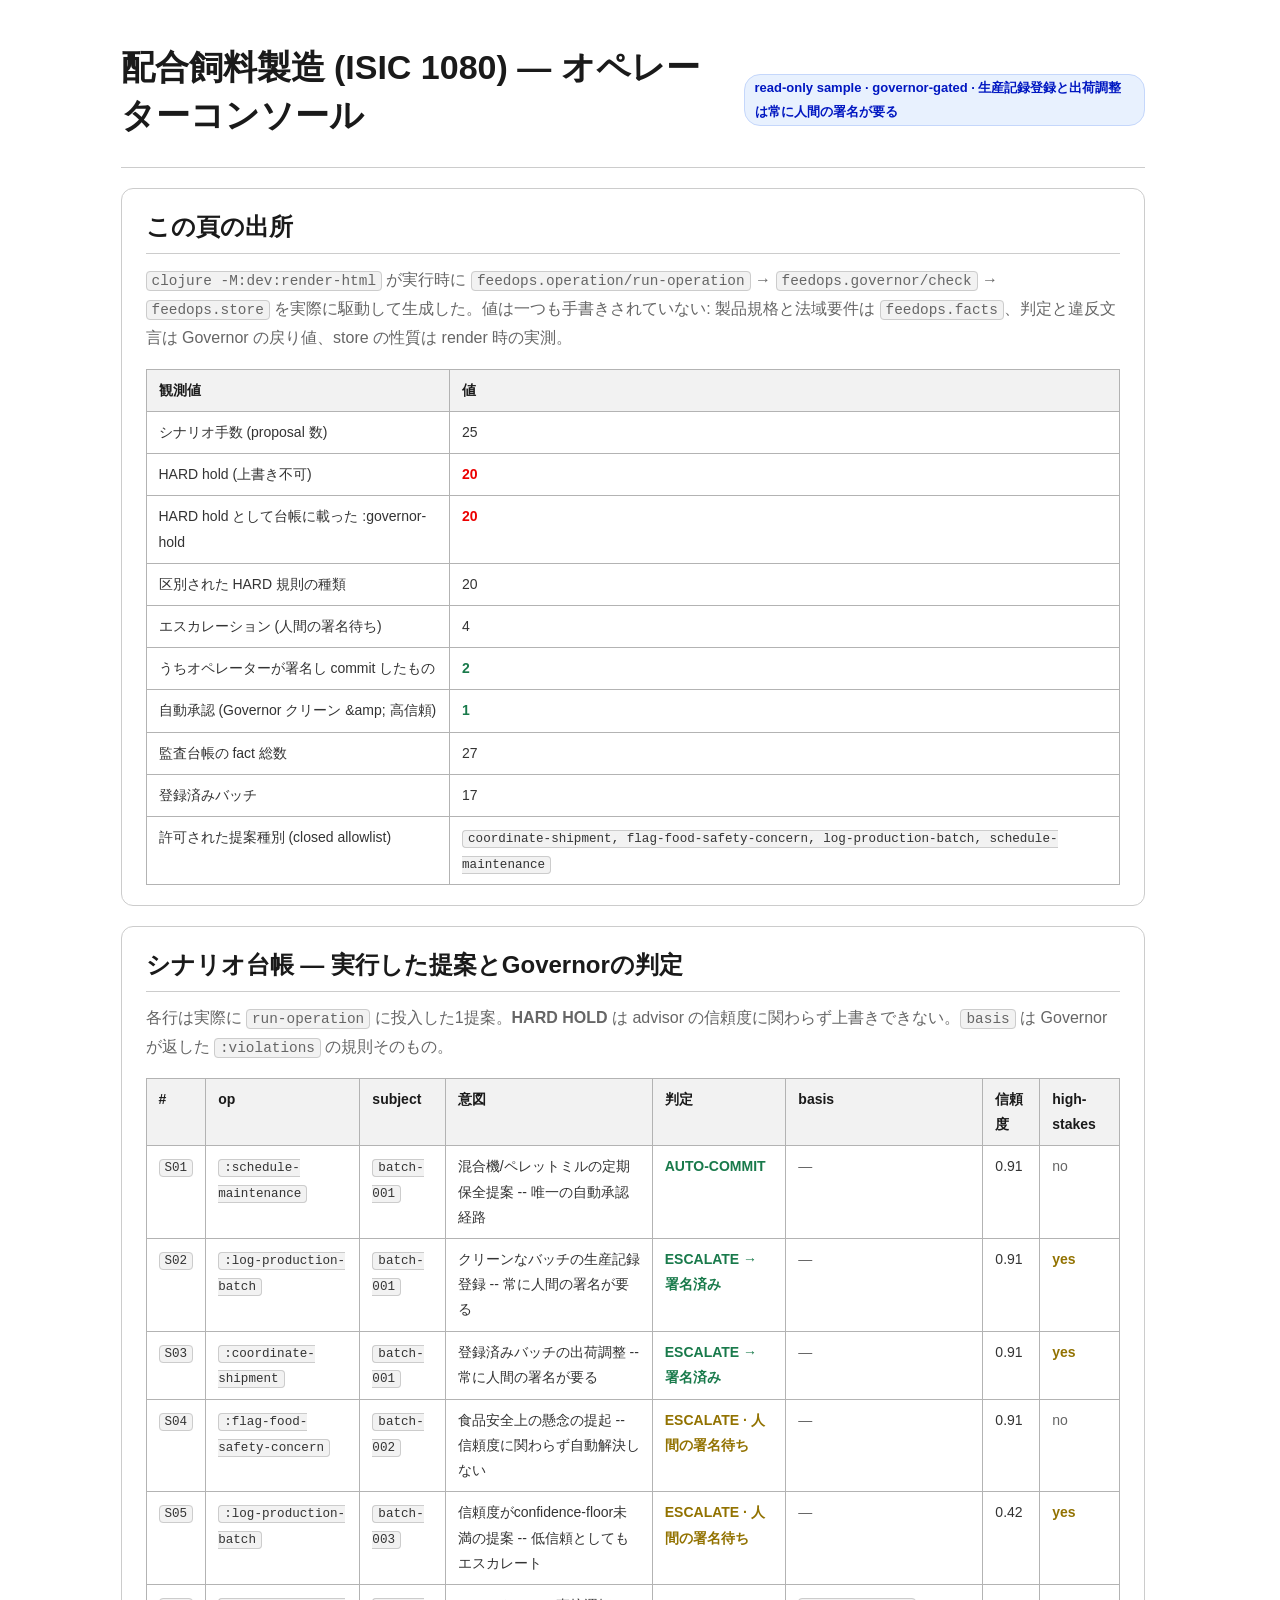
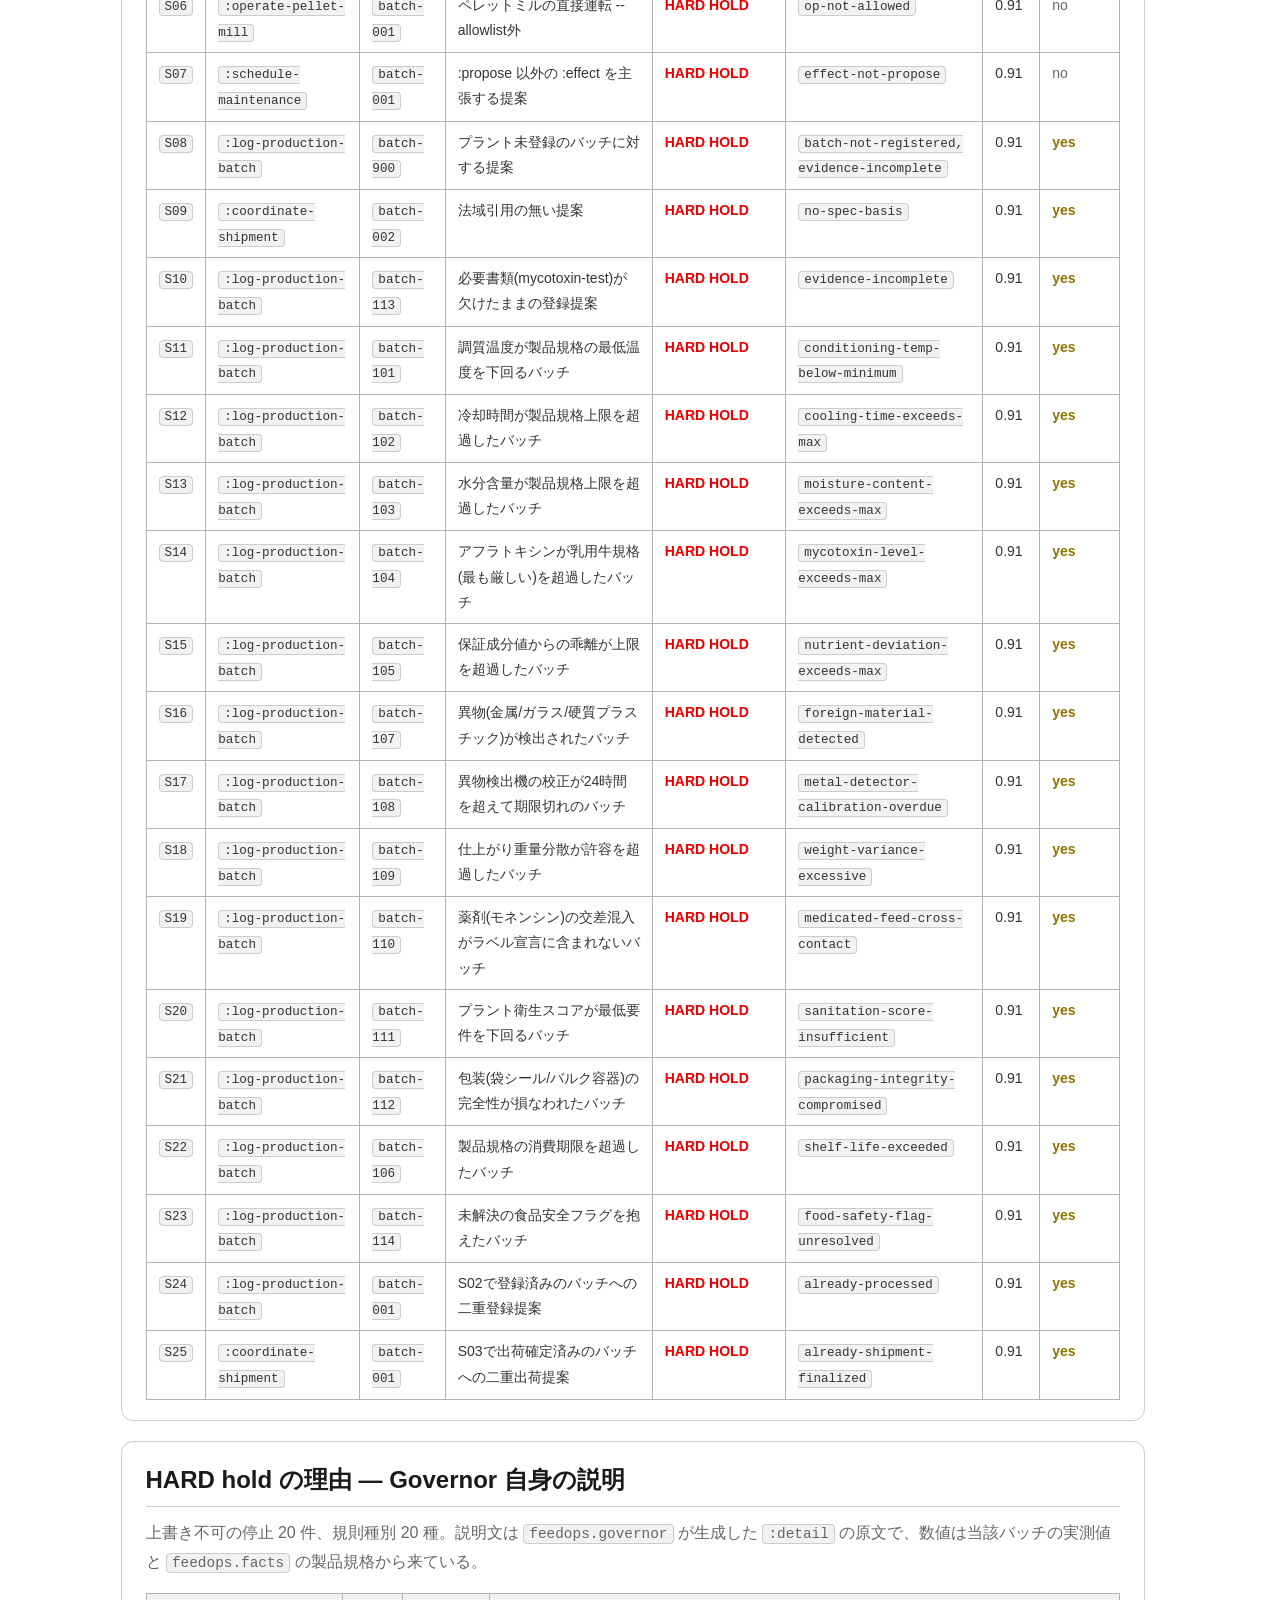
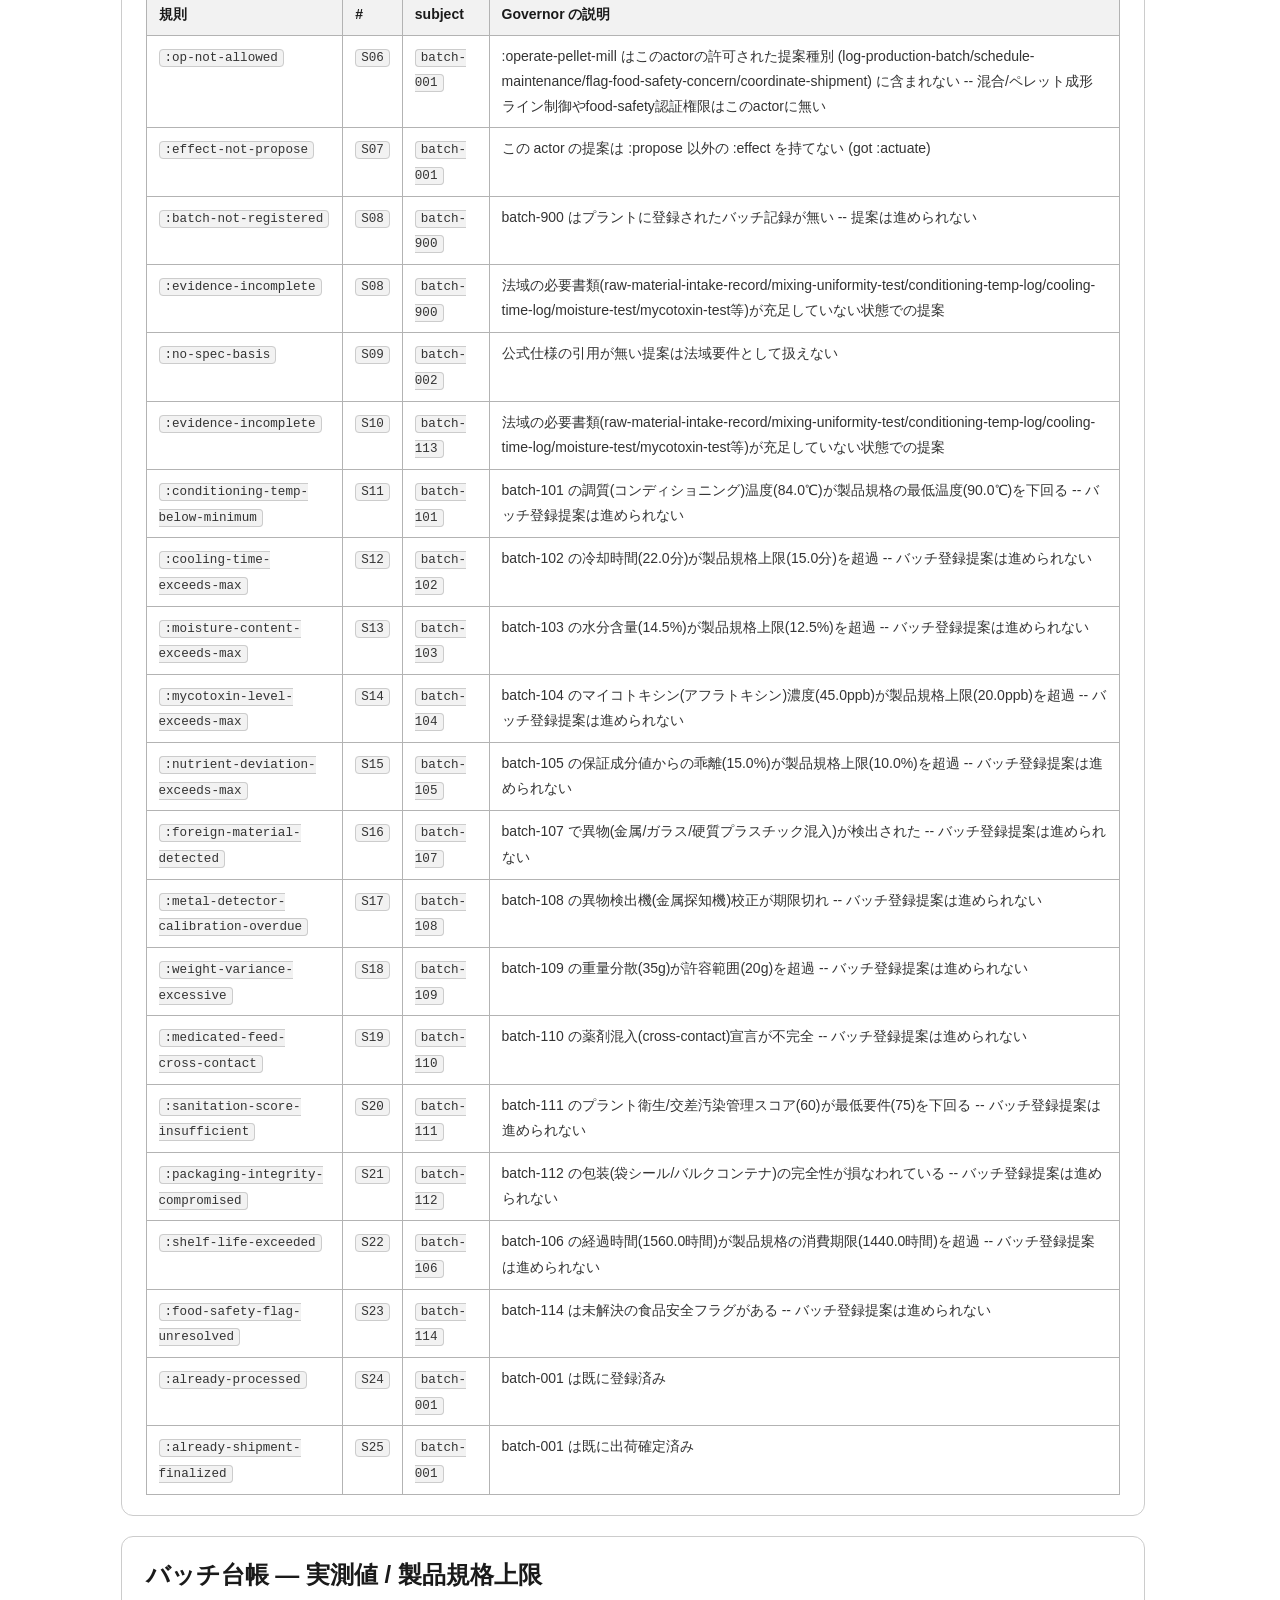
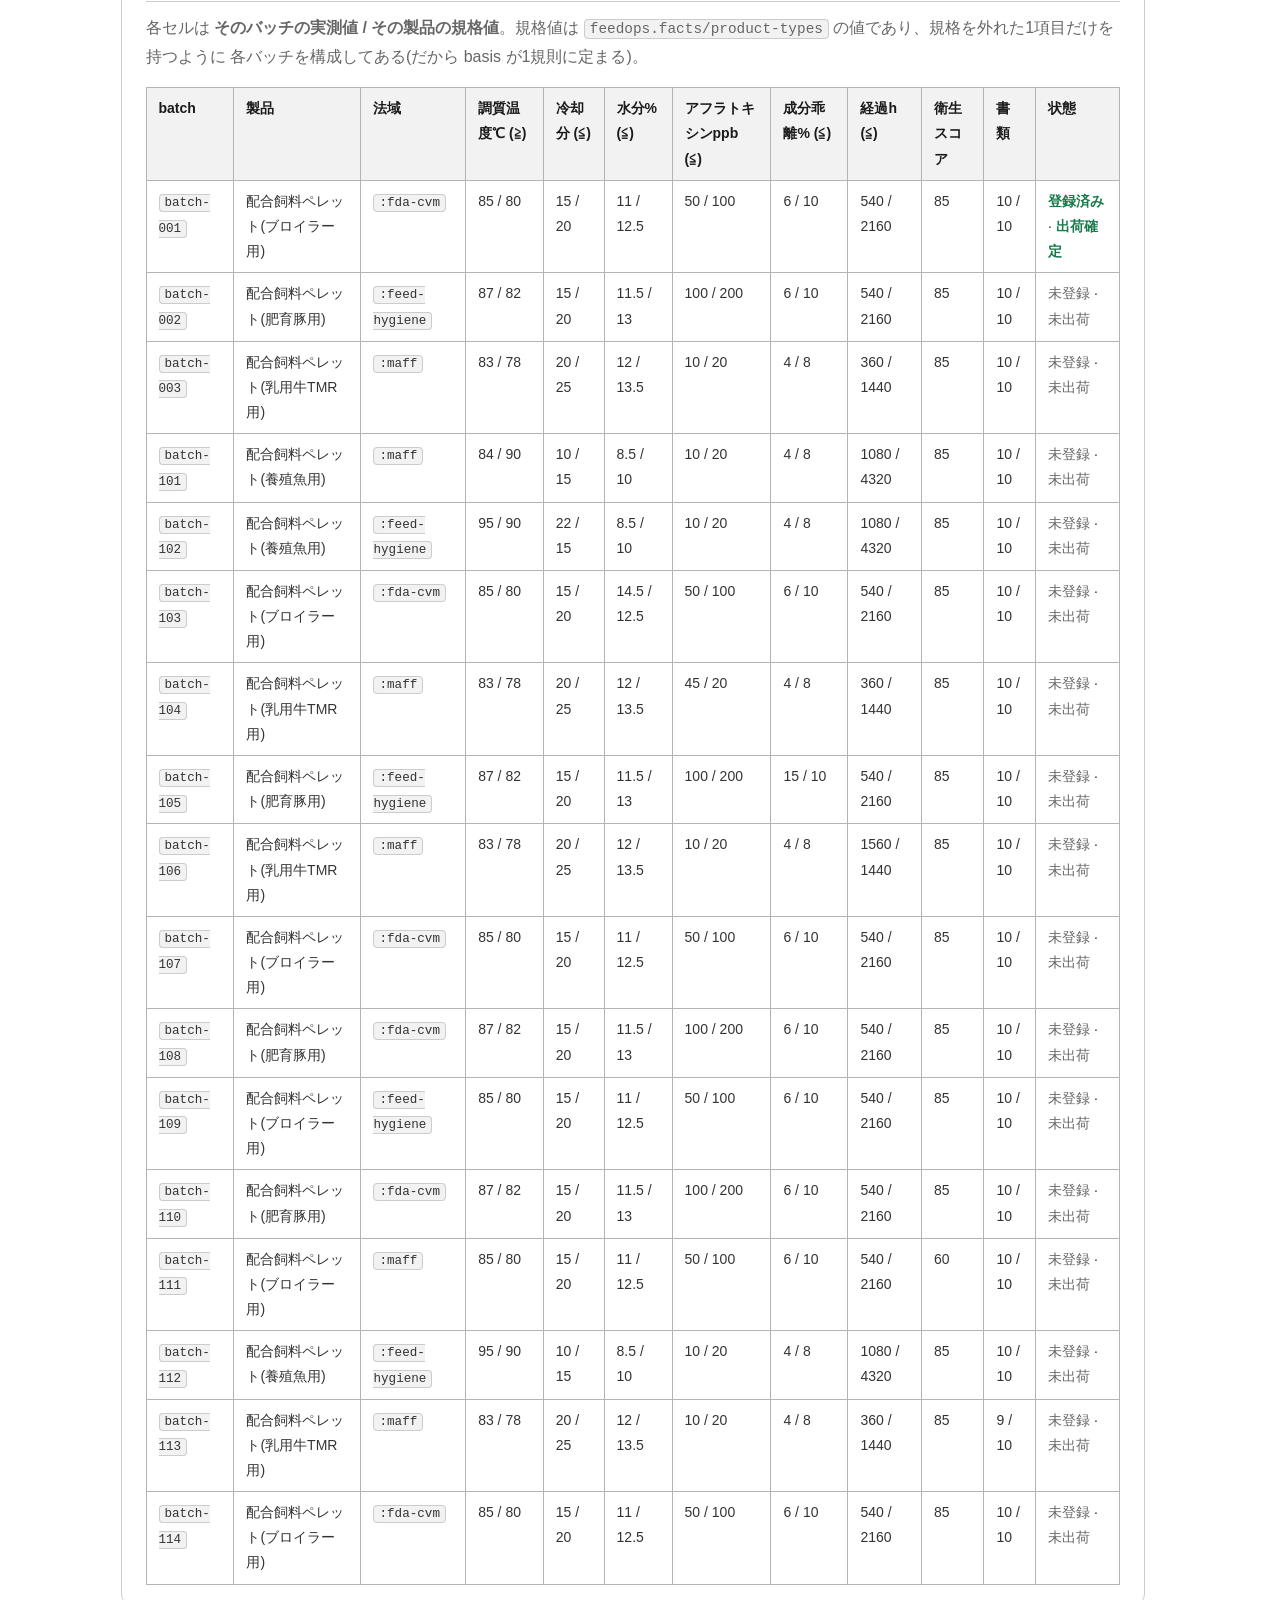
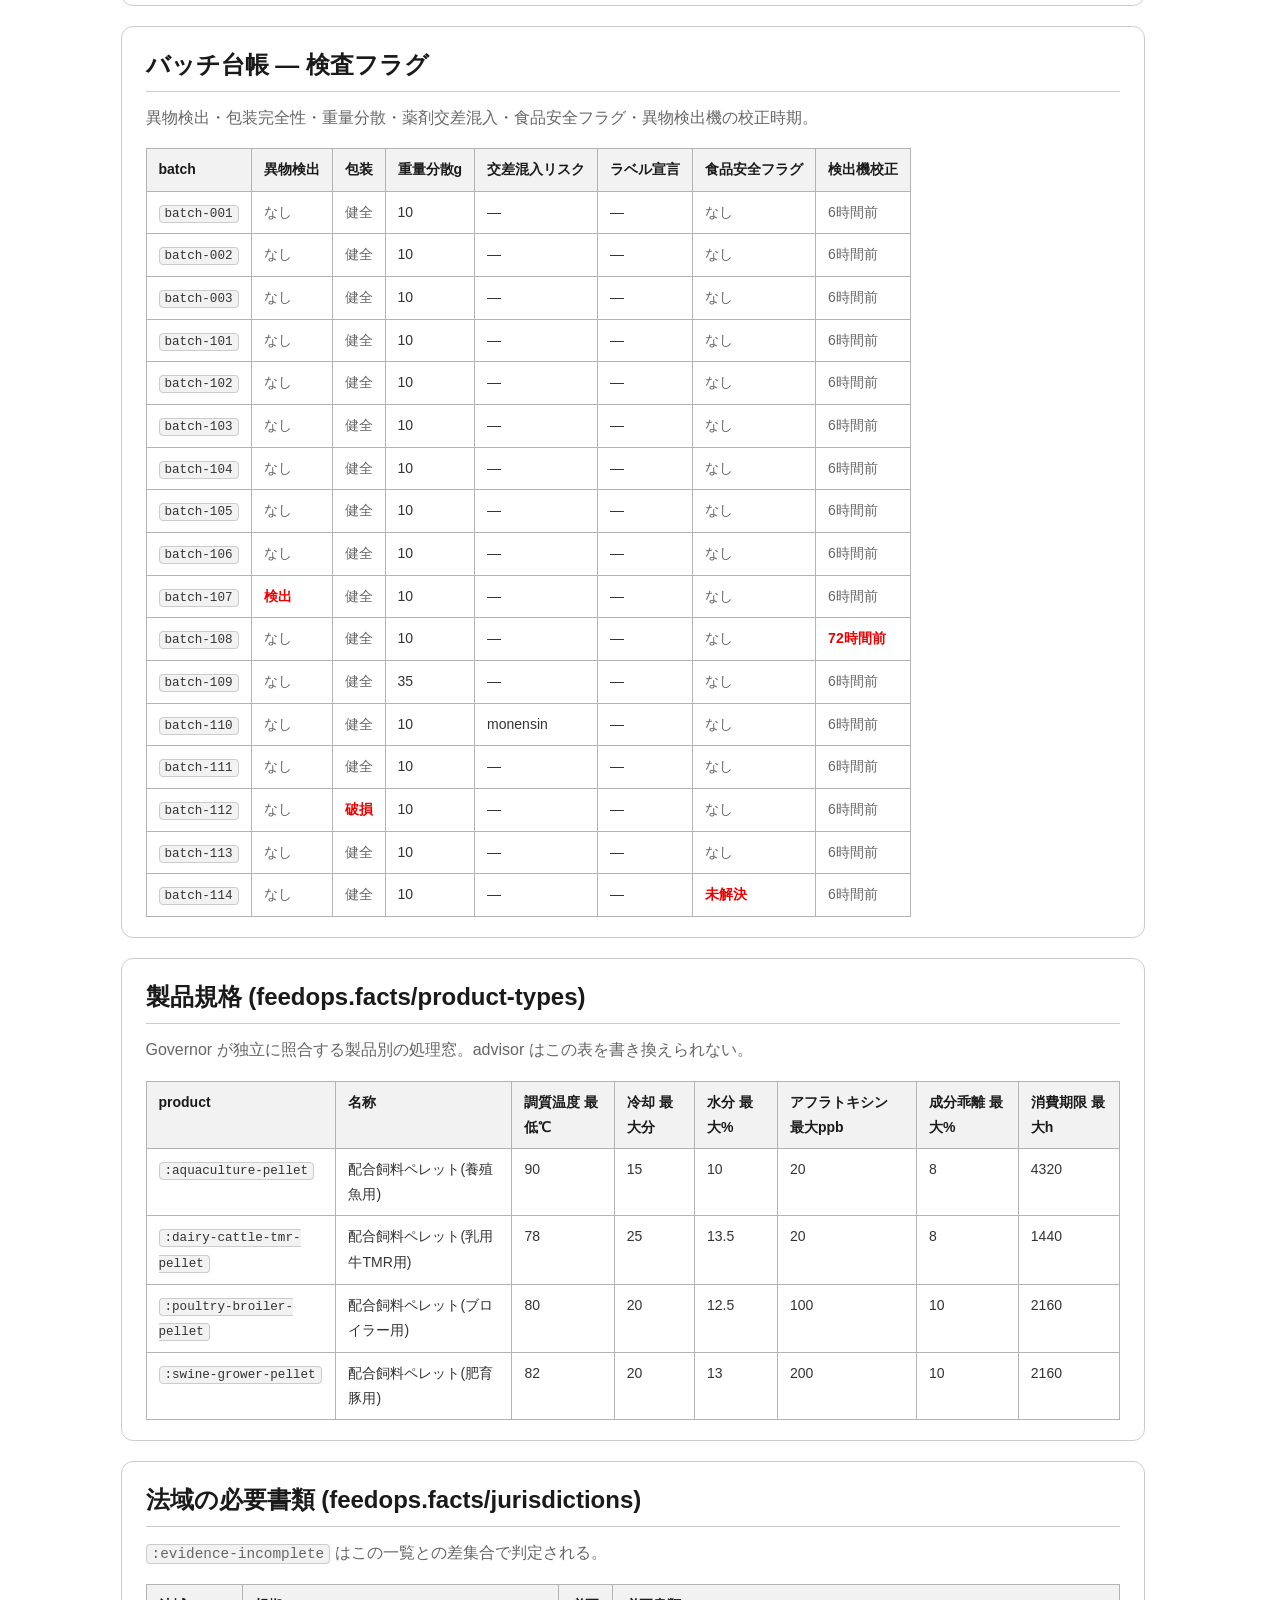
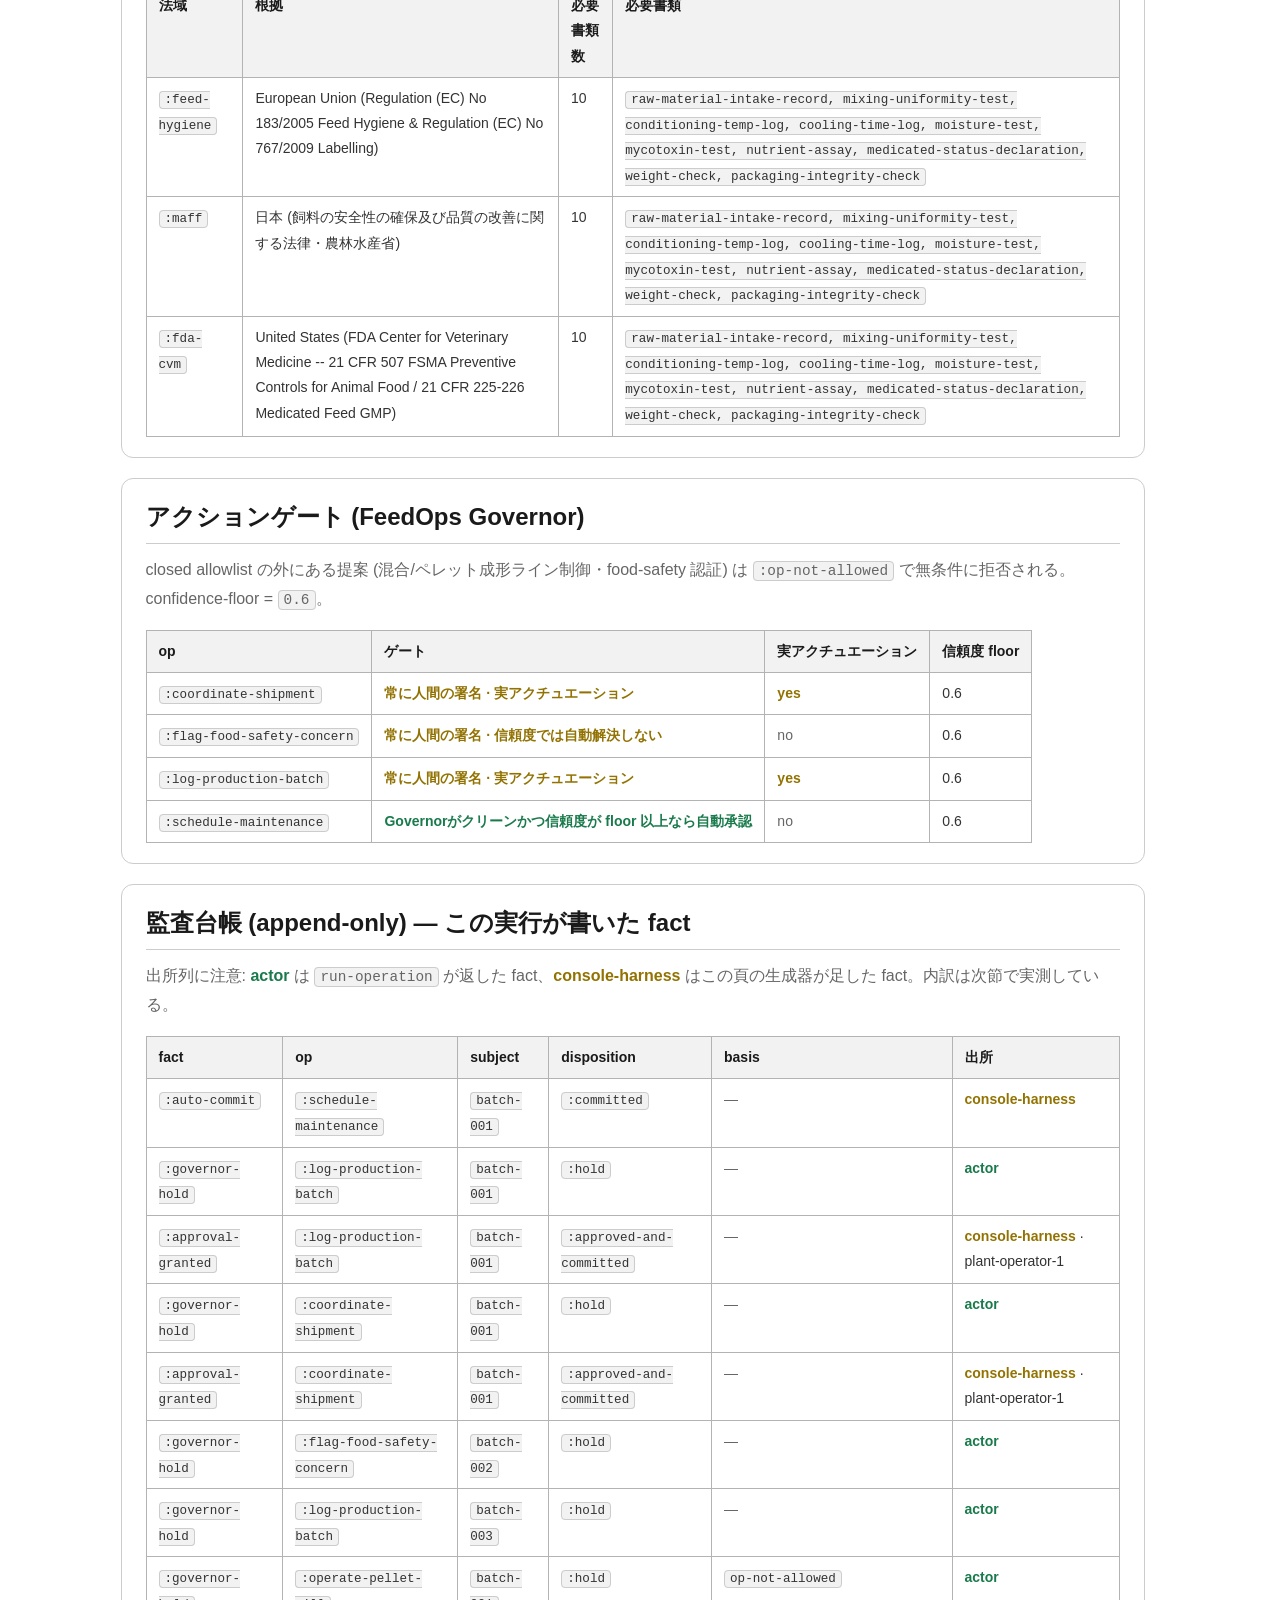
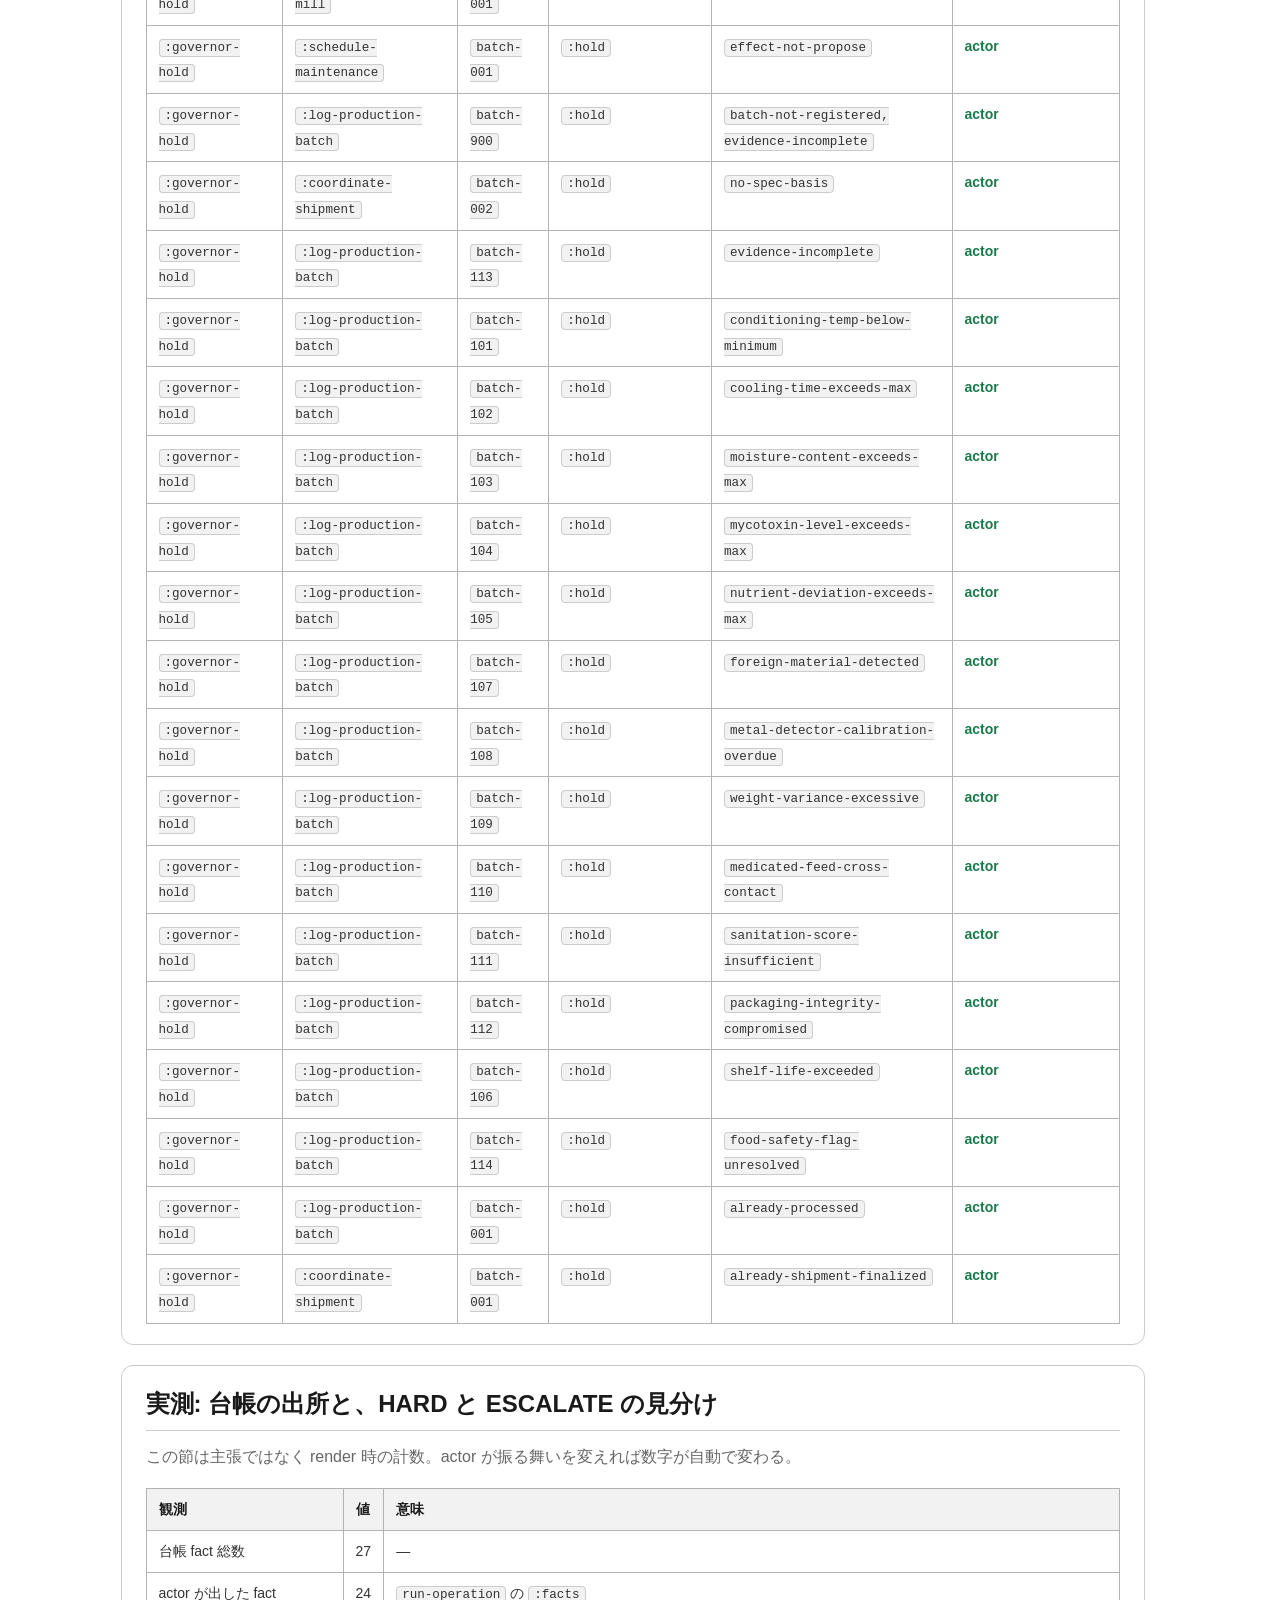
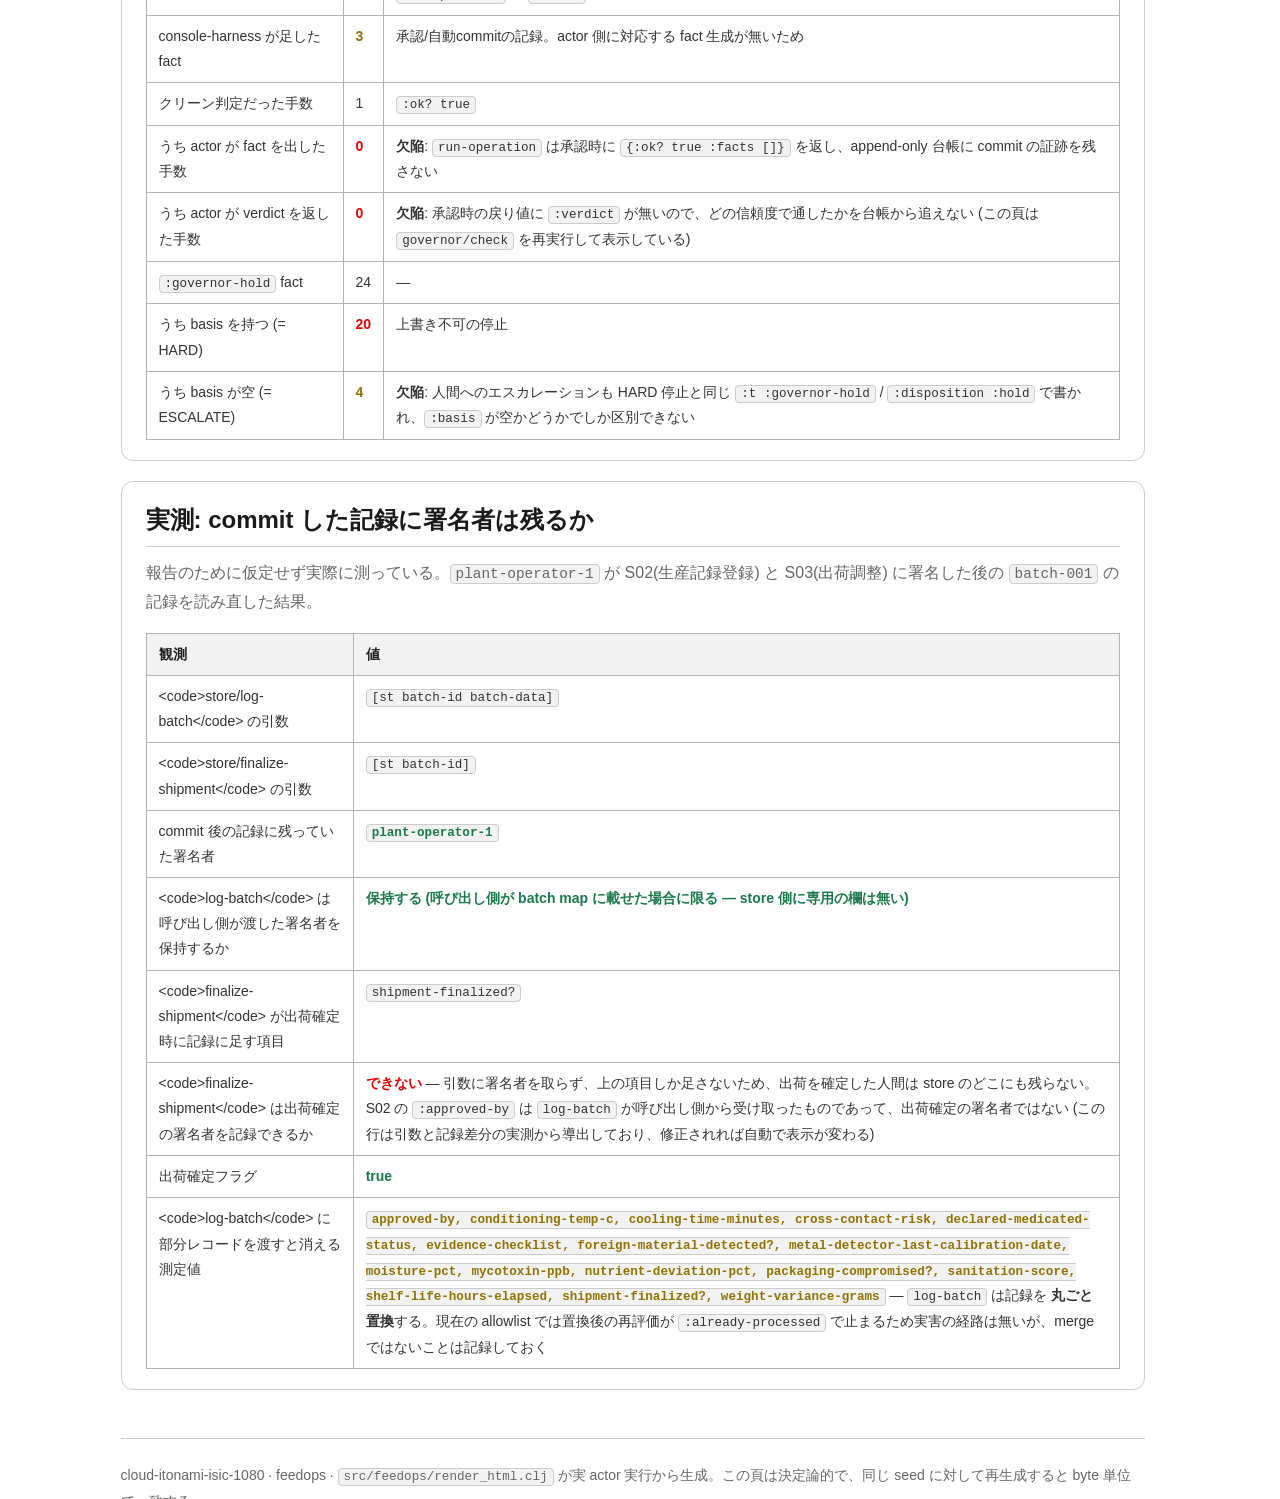
==== docs/samples/operator-console.html @ a99aaee1 "flagship item2: real build-time operator console (Wave 14) Drives the real stack (feedops.operation/" ====
<!doctype html>
<html lang="ja"><head><meta charset="utf-8"><meta name="viewport" content="width=device-width, initial-scale=1"><title>cloud-itonami-isic-1080 &middot; feedops operator console</title><style>/* jp-go-digital-design-system — vendored CSS
 * Source: https://github.com/digital-go-jp/design-system-example-components-html
 * Upstream commit: 3b34f4c3553fa3bee90bfd8b6fe962ac3055107d — MIT License, Copyright (c) 2025 デジタル庁
 * Generated by scripts/vendor.cljs — DO NOT EDIT BY HAND (re-vendor instead). */
:root {
  --color-primitive-blue-50: #e8f1fe;
  --color-primitive-blue-100: #d9e6ff;
  --color-primitive-blue-200: #c5d7fb;
  --color-primitive-blue-300: #9db7f9;
  --color-primitive-blue-400: #7096f8;
  --color-primitive-blue-500: #4979f5;
  --color-primitive-blue-600: #3460fb;
  --color-primitive-blue-700: #264af4;
  --color-primitive-blue-800: #0031d8;
  --color-primitive-blue-900: #0017c1;
  --color-primitive-blue-1000: #00118f;
  --color-primitive-blue-1100: #000071;
  --color-primitive-blue-1200: #000060;
  --color-primitive-light-blue-50: #f0f9ff;
  --color-primitive-light-blue-100: #dcf0ff;
  --color-primitive-light-blue-200: #c0e4ff;
  --color-primitive-light-blue-300: #97d3ff;
  --color-primitive-light-blue-400: #57b8ff;
  --color-primitive-light-blue-500: #39abff;
  --color-primitive-light-blue-600: #008bf2;
  --color-primitive-light-blue-700: #0877d7;
  --color-primitive-light-blue-800: #0066be;
  --color-primitive-light-blue-900: #0055ad;
  --color-primitive-light-blue-1000: #00428c;
  --color-primitive-light-blue-1100: #00316a;
  --color-primitive-light-blue-1200: #00234b;
  --color-primitive-cyan-50: #e9f7f9;
  --color-primitive-cyan-100: #c8f8ff;
  --color-primitive-cyan-200: #99f2ff;
  --color-primitive-cyan-300: #79e2f2;
  --color-primitive-cyan-400: #2bc8e4;
  --color-primitive-cyan-500: #01b7d6;
  --color-primitive-cyan-600: #00a3bf;
  --color-primitive-cyan-700: #008da6;
  --color-primitive-cyan-800: #008299;
  --color-primitive-cyan-900: #006f83;
  --color-primitive-cyan-1000: #006173;
  --color-primitive-cyan-1100: #004c59;
  --color-primitive-cyan-1200: #003741;
  --color-primitive-green-50: #e6f5ec;
  --color-primitive-green-100: #c2e5d1;
  --color-primitive-green-200: #9bd4b5;
  --color-primitive-green-300: #71c598;
  --color-primitive-green-400: #51b883;
  --color-primitive-green-500: #2cac6e;
  --color-primitive-green-600: #259d63;
  --color-primitive-green-700: #1d8b56;
  --color-primitive-green-800: #197a4b;
  --color-primitive-green-900: #115a36;
  --color-primitive-green-1000: #0c472a;
  --color-primitive-green-1100: #08351f;
  --color-primitive-green-1200: #032213;
  --color-primitive-lime-50: #ebfad9;
  --color-primitive-lime-100: #d0f5a2;
  --color-primitive-lime-200: #c0f354;
  --color-primitive-lime-300: #ade830;
  --color-primitive-lime-400: #9ddd15;
  --color-primitive-lime-500: #8cc80c;
  --color-primitive-lime-600: #7eb40d;
  --color-primitive-lime-700: #6fa104;
  --color-primitive-lime-800: #618e00;
  --color-primitive-lime-900: #507500;
  --color-primitive-lime-1000: #3e5a00;
  --color-primitive-lime-1100: #2c4100;
  --color-primitive-lime-1200: #1e2d00;
  --color-primitive-yellow-50: #fbf5e0;
  --color-primitive-yellow-100: #fff0b3;
  --color-primitive-yellow-200: #ffe380;
  --color-primitive-yellow-300: #ffd43d;
  --color-primitive-yellow-400: #ffc700;
  --color-primitive-yellow-500: #ebb700;
  --color-primitive-yellow-600: #d2a400;
  --color-primitive-yellow-700: #b78f00;
  --color-primitive-yellow-800: #a58000;
  --color-primitive-yellow-900: #927200;
  --color-primitive-yellow-1000: #806300;
  --color-primitive-yellow-1100: #6e5600;
  --color-primitive-yellow-1200: #604b00;
  --color-primitive-orange-50: #ffeee2;
  --color-primitive-orange-100: #ffdfca;
  --color-primitive-orange-200: #ffc199;
  --color-primitive-orange-300: #ffa66d;
  --color-primitive-orange-400: #ff8d44;
  --color-primitive-orange-500: #ff7628;
  --color-primitive-orange-600: #fb5b01;
  --color-primitive-orange-700: #e25100;
  --color-primitive-orange-800: #c74700;
  --color-primitive-orange-900: #ac3e00;
  --color-primitive-orange-1000: #8b3200;
  --color-primitive-orange-1100: #6d2700;
  --color-primitive-orange-1200: #541e00;
  --color-primitive-red-50: #fdeeee;
  --color-primitive-red-100: #ffdada;
  --color-primitive-red-200: #ffbbbb;
  --color-primitive-red-300: #ff9696;
  --color-primitive-red-400: #ff7171;
  --color-primitive-red-500: #ff5454;
  --color-primitive-red-600: #fe3939;
  --color-primitive-red-700: #fa0000;
  --color-primitive-red-800: #ec0000;
  --color-primitive-red-900: #ce0000;
  --color-primitive-red-1000: #a90000;
  --color-primitive-red-1100: #850000;
  --color-primitive-red-1200: #620000;
  --color-primitive-magenta-50: #f3e5f4;
  --color-primitive-magenta-100: #ffd0ff;
  --color-primitive-magenta-200: #ffaeff;
  --color-primitive-magenta-300: #ff8eff;
  --color-primitive-magenta-400: #f661f6;
  --color-primitive-magenta-500: #f137f1;
  --color-primitive-magenta-600: #db00db;
  --color-primitive-magenta-700: #c000c0;
  --color-primitive-magenta-800: #aa00aa;
  --color-primitive-magenta-900: #8b008b;
  --color-primitive-magenta-1000: #6c006c;
  --color-primitive-magenta-1100: #500050;
  --color-primitive-magenta-1200: #3b003b;
  --color-primitive-purple-50: #f1eafa;
  --color-primitive-purple-100: #ecddff;
  --color-primitive-purple-200: #ddc2ff;
  --color-primitive-purple-300: #cda6ff;
  --color-primitive-purple-400: #bb87ff;
  --color-primitive-purple-500: #a565f8;
  --color-primitive-purple-600: #8843e1;
  --color-primitive-purple-700: #6f23d0;
  --color-primitive-purple-800: #5c10be;
  --color-primitive-purple-900: #5109ad;
  --color-primitive-purple-1000: #41048e;
  --color-primitive-purple-1100: #30016c;
  --color-primitive-purple-1200: #21004b;
  --color-neutral-white: #ffffff;
  --color-neutral-black: #000000;
  --color-neutral-solid-gray-50: #f2f2f2;
  --color-neutral-solid-gray-100: #e6e6e6;
  --color-neutral-solid-gray-200: #cccccc;
  --color-neutral-solid-gray-300: #b3b3b3;
  --color-neutral-solid-gray-400: #999999;
  --color-neutral-solid-gray-420: #949494;
  --color-neutral-solid-gray-500: #7f7f7f;
  --color-neutral-solid-gray-536: #767676;
  --color-neutral-solid-gray-600: #666666;
  --color-neutral-solid-gray-700: #4d4d4d;
  --color-neutral-solid-gray-800: #333333;
  --color-neutral-solid-gray-900: #1a1a1a;
  --color-neutral-opacity-gray-50: rgba(0, 0, 0, 0.05);
  --color-neutral-opacity-gray-100: rgba(0, 0, 0, 0.1);
  --color-neutral-opacity-gray-200: rgba(0, 0, 0, 0.2);
  --color-neutral-opacity-gray-300: rgba(0, 0, 0, 0.3);
  --color-neutral-opacity-gray-400: rgba(0, 0, 0, 0.4);
  --color-neutral-opacity-gray-420: rgba(0, 0, 0, 0.42);
  --color-neutral-opacity-gray-500: rgba(0, 0, 0, 0.5);
  --color-neutral-opacity-gray-536: rgba(0, 0, 0, 0.54);
  --color-neutral-opacity-gray-600: rgba(0, 0, 0, 0.6);
  --color-neutral-opacity-gray-700: rgba(0, 0, 0, 0.7);
  --color-neutral-opacity-gray-800: rgba(0, 0, 0, 0.8);
  --color-neutral-opacity-gray-900: rgba(0, 0, 0, 0.9);
  --font-family-sans:
    "Noto Sans JP", -apple-system, BlinkMacSystemFont, sans-serif;
  --font-family-mono: "Noto Sans Mono", monospace;
  --elevation-1:
    0 2px 8px 1px rgba(0, 0, 0, 0.1), 0 1px 5px 0 rgba(0, 0, 0, 0.3);
  --elevation-2:
    0 2px 12px 2px rgba(0, 0, 0, 0.1), 0 1px 6px 0 rgba(0, 0, 0, 0.3);
  --elevation-3:
    0 4px 16px 3px rgba(0, 0, 0, 0.1), 0 1px 6px 0 rgba(0, 0, 0, 0.3);
  --elevation-4:
    0 6px 20px 4px rgba(0, 0, 0, 0.1), 0 2px 6px 0 rgba(0, 0, 0, 0.3);
  --elevation-5:
    0 8px 24px 5px rgba(0, 0, 0, 0.1), 0 2px 10px 0 rgba(0, 0, 0, 0.3);
  --elevation-6:
    0 10px 30px 6px rgba(0, 0, 0, 0.1), 0 3px 12px 0 rgba(0, 0, 0, 0.3);
  --elevation-7:
    0 12px 36px 7px rgba(0, 0, 0, 0.1), 0 3px 14px 0 rgba(0, 0, 0, 0.3);
  --elevation-8:
    0 14px 40px 7px rgba(0, 0, 0, 0.1), 0 3px 16px 0 rgba(0, 0, 0, 0.3);
  --color-semantic-success-1: var(--color-primitive-green-600);
  --color-semantic-success-2: var(--color-primitive-green-800);
  --color-semantic-error-1: var(--color-primitive-red-800);
  --color-semantic-error-2: var(--color-primitive-red-900);
  --color-semantic-warning-yellow-1: var(--color-primitive-yellow-700);
  --color-semantic-warning-yellow-2: var(--color-primitive-yellow-900);
  --color-semantic-warning-orange-1: var(--color-primitive-orange-600);
  --color-semantic-warning-orange-2: var(--color-primitive-orange-800);
  --color-key-50: var(--color-primitive-blue-50);
  --color-key-100: var(--color-primitive-blue-100);
  --color-key-200: var(--color-primitive-blue-200);
  --color-key-300: var(--color-primitive-blue-300);
  --color-key-400: var(--color-primitive-blue-400);
  --color-key-500: var(--color-primitive-blue-500);
  --color-key-600: var(--color-primitive-blue-600);
  --color-key-700: var(--color-primitive-blue-700);
  --color-key-800: var(--color-primitive-blue-800);
  --color-key-900: var(--color-primitive-blue-900);
  --color-key-1000: var(--color-primitive-blue-1000);
  --color-key-1100: var(--color-primitive-blue-1100);
  --color-key-1200: var(--color-primitive-blue-1200);
}

html {
  scrollbar-gutter: stable;
  font-family: var(--font-family-sans);
}

html:has(:modal) {
  overflow: clip;
  scrollbar-gutter: auto;
}

body:has(:modal) {
  overflow: auto;
  scrollbar-gutter: stable;
}

:where(a):any-link {
  color: var(--color-primitive-blue-1000);
  text-decoration: underline;
  text-decoration-thickness: calc(1 / 16 * 1rem);
  text-underline-offset: calc(3 / 16 * 1rem);
}

:where(a):visited {
  color: var(--color-primitive-magenta-900);
}

@media (hover: hover) {
  :where(a):hover {
    color: var(--color-primitive-blue-900);
    text-decoration-thickness: calc(3 / 16 * 1rem);
  }
}

:where(a):active {
  color: var(--color-primitive-orange-800);
  text-decoration-thickness: calc(1 / 16 * 1rem);
}

:focus-visible {
  outline: calc(4 / 16 * 1rem) solid var(--color-neutral-black);
  outline-offset: calc(2 / 16 * 1rem);
  border-radius: calc(4 / 16 * 1rem);
  box-shadow: 0 0 0 calc(2 / 16 * 1rem) var(--color-primitive-yellow-300);
}

.dads-u-visually-hidden {
  clip: rect(0 0 0 0) !important;
  clip-path: inset(50%) !important;
  height: 1px !important;
  overflow: hidden !important;
  position: absolute !important;
  white-space: nowrap !important;
  width: 1px !important;
}

:where(.dads-u-focus-outline):focus-visible {
  outline: calc(4 / 16 * 1rem) solid var(--color-neutral-black) !important;
  outline-offset: calc(2 / 16 * 1rem) !important;
  border-radius: calc(4 / 16 * 1rem) !important;
  background-color: var(--color-primitive-yellow-300) !important;
  box-shadow: 0 0 0 calc(2 / 16 * 1rem) var(--color-primitive-yellow-300) !important;
}

@supports selector(:has(*)) {
  :where(.dads-u-focus-within-outline):focus-visible,
  :where(.dads-u-focus-within-outline):has(:focus-visible) {
    outline: calc(4 / 16 * 1rem) solid var(--color-neutral-black) !important;
    outline-offset: calc(2 / 16 * 1rem) !important;
    border-radius: calc(4 / 16 * 1rem) !important;
    background-color: var(--color-primitive-yellow-300) !important;
    box-shadow: 0 0 0 calc(2 / 16 * 1rem) var(--color-primitive-yellow-300) !important;
  }
}
@supports not selector(:has(*)) {
  :where(.dads-u-focus-within-outline):focus-within {
    outline: calc(4 / 16 * 1rem) solid var(--color-neutral-black) !important;
    outline-offset: calc(2 / 16 * 1rem) !important;
    border-radius: calc(4 / 16 * 1rem) !important;
    background-color: var(--color-primitive-yellow-300) !important;
    box-shadow: 0 0 0 calc(2 / 16 * 1rem) var(--color-primitive-yellow-300) !important;
  }
}

.dads-u-dsp-64B-140 {
  font-weight: bold !important;
  font-size: calc(64 / 16 * 1rem) !important;
  line-height: 1.4 !important;
  letter-spacing: 0 !important;
}

.dads-u-dsp-57B-140 {
  font-weight: bold !important;
  font-size: calc(57 / 16 * 1rem) !important;
  line-height: 1.4 !important;
  letter-spacing: 0 !important;
}

.dads-u-dsp-48B-140 {
  font-weight: bold !important;
  font-size: calc(48 / 16 * 1rem) !important;
  line-height: 1.4 !important;
  letter-spacing: 0 !important;
}

.dads-u-dsp-64N-140 {
  font-weight: normal !important;
  font-size: calc(64 / 16 * 1rem) !important;
  line-height: 1.4 !important;
  letter-spacing: 0 !important;
}

.dads-u-dsp-57N-140 {
  font-weight: normal !important;
  font-size: calc(57 / 16 * 1rem) !important;
  line-height: 1.4 !important;
  letter-spacing: 0 !important;
}

.dads-u-dsp-48N-140 {
  font-weight: normal !important;
  font-size: calc(48 / 16 * 1rem) !important;
  line-height: 1.4 !important;
  letter-spacing: 0 !important;
}

.dads-u-std-45B-140 {
  font-weight: bold !important;
  font-size: calc(45 / 16 * 1rem) !important;
  line-height: 1.4 !important;
  letter-spacing: 0 !important;
}

.dads-u-std-36B-140 {
  font-weight: bold !important;
  font-size: calc(36 / 16 * 1rem) !important;
  line-height: 1.4 !important;
  letter-spacing: 0.01em !important;
}

.dads-u-std-32B-150 {
  font-weight: bold !important;
  font-size: calc(32 / 16 * 1rem) !important;
  line-height: 1.5 !important;
  letter-spacing: 0.01em !important;
}

.dads-u-std-28B-150 {
  font-weight: bold !important;
  font-size: calc(28 / 16 * 1rem) !important;
  line-height: 1.5 !important;
  letter-spacing: 0.01em !important;
}

.dads-u-std-26B-150 {
  font-weight: bold !important;
  font-size: calc(26 / 16 * 1rem) !important;
  line-height: 1.5 !important;
  letter-spacing: 0.02em !important;
}

.dads-u-std-24B-150 {
  font-weight: bold !important;
  font-size: calc(24 / 16 * 1rem) !important;
  line-height: 1.5 !important;
  letter-spacing: 0.02em !important;
}

.dads-u-std-22B-150 {
  font-weight: bold !important;
  font-size: calc(22 / 16 * 1rem) !important;
  line-height: 1.5 !important;
  letter-spacing: 0.02em !important;
}

.dads-u-std-20B-150 {
  font-weight: bold !important;
  font-size: calc(20 / 16 * 1rem) !important;
  line-height: 1.5 !important;
  letter-spacing: 0.02em !important;
}

.dads-u-std-18B-160 {
  font-weight: bold !important;
  font-size: calc(18 / 16 * 1rem) !important;
  line-height: 1.6 !important;
  letter-spacing: 0.02em !important;
}

.dads-u-std-17B-170 {
  font-weight: bold !important;
  font-size: calc(17 / 16 * 1rem) !important;
  line-height: 1.7 !important;
  letter-spacing: 0.02em !important;
}

.dads-u-std-16B-170 {
  font-weight: bold !important;
  font-size: calc(16 / 16 * 1rem) !important;
  line-height: 1.7 !important;
  letter-spacing: 0.02em !important;
}

.dads-u-std-16B-175 {
  font-weight: bold !important;
  font-size: calc(16 / 16 * 1rem) !important;
  line-height: 1.75 !important;
  letter-spacing: 0.02em !important;
}

.dads-u-std-45N-140 {
  font-weight: normal !important;
  font-size: calc(45 / 16 * 1rem) !important;
  line-height: 1.4 !important;
  letter-spacing: 0 !important;
}

.dads-u-std-36N-140 {
  font-weight: normal !important;
  font-size: calc(36 / 16 * 1rem) !important;
  line-height: 1.4 !important;
  letter-spacing: 0.01em !important;
}

.dads-u-std-32N-150 {
  font-weight: normal !important;
  font-size: calc(32 / 16 * 1rem) !important;
  line-height: 1.5 !important;
  letter-spacing: 0.01em !important;
}

.dads-u-std-28N-150 {
  font-weight: normal !important;
  font-size: calc(28 / 16 * 1rem) !important;
  line-height: 1.5 !important;
  letter-spacing: 0.01em !important;
}

.dads-u-std-26N-150 {
  font-weight: normal !important;
  font-size: calc(26 / 16 * 1rem) !important;
  line-height: 1.5 !important;
  letter-spacing: 0.02em !important;
}

.dads-u-std-24N-150 {
  font-weight: normal !important;
  font-size: calc(24 / 16 * 1rem) !important;
  line-height: 1.5 !important;
  letter-spacing: 0.02em !important;
}

.dads-u-std-22N-150 {
  font-weight: normal !important;
  font-size: calc(22 / 16 * 1rem) !important;
  line-height: 1.5 !important;
  letter-spacing: 0.02em !important;
}

.dads-u-std-20N-150 {
  font-weight: normal !important;
  font-size: calc(20 / 16 * 1rem) !important;
  line-height: 1.5 !important;
  letter-spacing: 0.02em !important;
}

.dads-u-std-18N-160 {
  font-weight: normal !important;
  font-size: calc(18 / 16 * 1rem) !important;
  line-height: 1.6 !important;
  letter-spacing: 0.02em !important;
}

.dads-u-std-17N-170 {
  font-weight: normal !important;
  font-size: calc(17 / 16 * 1rem) !important;
  line-height: 1.7 !important;
  letter-spacing: 0.02em !important;
}

.dads-u-std-16N-170 {
  font-weight: normal !important;
  font-size: calc(16 / 16 * 1rem) !important;
  line-height: 1.7 !important;
  letter-spacing: 0.02em !important;
}

.dads-u-std-16N-175 {
  font-weight: normal !important;
  font-size: calc(16 / 16 * 1rem) !important;
  line-height: 1.75 !important;
  letter-spacing: 0.02em !important;
}

.dads-u-dns-17B-130 {
  font-weight: bold !important;
  font-size: calc(17 / 16 * 1rem) !important;
  line-height: 1.3 !important;
  letter-spacing: 0 !important;
}

.dads-u-dns-17B-120 {
  font-weight: bold !important;
  font-size: calc(17 / 16 * 1rem) !important;
  line-height: 1.2 !important;
  letter-spacing: 0 !important;
}

.dads-u-dns-16B-130 {
  font-weight: bold !important;
  font-size: calc(16 / 16 * 1rem) !important;
  line-height: 1.3 !important;
  letter-spacing: 0 !important;
}

.dads-u-dns-16B-120 {
  font-weight: bold !important;
  font-size: calc(16 / 16 * 1rem) !important;
  line-height: 1.2 !important;
  letter-spacing: 0 !important;
}

.dads-u-dns-14B-130 {
  font-weight: bold !important;
  font-size: calc(14 / 16 * 1rem) !important;
  line-height: 1.3 !important;
  letter-spacing: 0 !important;
}

.dads-u-dns-14B-120 {
  font-weight: bold !important;
  font-size: calc(14 / 16 * 1rem) !important;
  line-height: 1.2 !important;
  letter-spacing: 0 !important;
}

.dads-u-dns-17N-130 {
  font-weight: normal !important;
  font-size: calc(17 / 16 * 1rem) !important;
  line-height: 1.3 !important;
  letter-spacing: 0 !important;
}

.dads-u-dns-17N-120 {
  font-weight: normal !important;
  font-size: calc(17 / 16 * 1rem) !important;
  line-height: 1.2 !important;
  letter-spacing: 0 !important;
}

.dads-u-dns-16N-130 {
  font-weight: normal !important;
  font-size: calc(16 / 16 * 1rem) !important;
  line-height: 1.3 !important;
  letter-spacing: 0 !important;
}

.dads-u-dns-16N-120 {
  font-weight: normal !important;
  font-size: calc(16 / 16 * 1rem) !important;
  line-height: 1.2 !important;
  letter-spacing: 0 !important;
}

.dads-u-dns-14N-130 {
  font-weight: normal !important;
  font-size: calc(14 / 16 * 1rem) !important;
  line-height: 1.3 !important;
  letter-spacing: 0 !important;
}

.dads-u-dns-14N-120 {
  font-weight: normal !important;
  font-size: calc(14 / 16 * 1rem) !important;
  line-height: 1.2 !important;
  letter-spacing: 0 !important;
}

.dads-u-oln-17B-100 {
  font-weight: bold !important;
  font-size: calc(17 / 16 * 1rem) !important;
  line-height: 1 !important;
  letter-spacing: 0.02em !important;
}

.dads-u-oln-16B-100 {
  font-weight: bold !important;
  font-size: calc(16 / 16 * 1rem) !important;
  line-height: 1 !important;
  letter-spacing: 0.02em !important;
}

.dads-u-oln-14B-100 {
  font-weight: bold !important;
  font-size: calc(14 / 16 * 1rem) !important;
  line-height: 1 !important;
  letter-spacing: 0.02em !important;
}

.dads-u-oln-17N-100 {
  font-weight: normal !important;
  font-size: calc(17 / 16 * 1rem) !important;
  line-height: 1 !important;
  letter-spacing: 0.02em !important;
}

.dads-u-oln-16N-100 {
  font-weight: normal !important;
  font-size: calc(16 / 16 * 1rem) !important;
  line-height: 1 !important;
  letter-spacing: 0.02em !important;
}

.dads-u-oln-14N-100 {
  font-weight: normal !important;
  font-size: calc(14 / 16 * 1rem) !important;
  line-height: 1 !important;
  letter-spacing: 0.02em !important;
}

.dads-u-mono-17B-150 {
  font-weight: bold !important;
  font-size: calc(17 / 16 * 1rem) !important;
  line-height: 1.5 !important;
  font-family: var(--font-family-mono) !important;
  letter-spacing: 0 !important;
}

.dads-u-mono-16B-150 {
  font-weight: bold !important;
  font-size: calc(16 / 16 * 1rem) !important;
  line-height: 1.5 !important;
  font-family: var(--font-family-mono) !important;
  letter-spacing: 0 !important;
}

.dads-u-mono-14B-150 {
  font-weight: bold !important;
  font-size: calc(14 / 16 * 1rem) !important;
  line-height: 1.5 !important;
  font-family: var(--font-family-mono) !important;
  letter-spacing: 0 !important;
}

.dads-u-mono-17N-150 {
  font-weight: normal !important;
  font-size: calc(17 / 16 * 1rem) !important;
  line-height: 1.5 !important;
  font-family: var(--font-family-mono) !important;
  letter-spacing: 0 !important;
}

.dads-u-mono-16N-150 {
  font-weight: normal !important;
  font-size: calc(16 / 16 * 1rem) !important;
  line-height: 1.5 !important;
  font-family: var(--font-family-mono) !important;
  letter-spacing: 0 !important;
}

.dads-u-mono-14N-150 {
  font-weight: normal !important;
  font-size: calc(14 / 16 * 1rem) !important;
  line-height: 1.5 !important;
  font-family: var(--font-family-mono) !important;
  letter-spacing: 0 !important;
}
/* --- component: button --- */
.dads-button {
  --button-color: var(--color-key-900);
  --button-hover-color: var(--color-key-1000);
  --button-active-color: var(--color-key-1200);
  --button-outline-hover-bg-color: var(--color-key-200);
  --button-outline-active-bg-color: var(--color-key-300);
  display: flex;
  align-items: center;
  justify-content: center;
  column-gap: calc(4 / 16 * 1rem);
  box-sizing: border-box;
  width: fit-content;
  max-width: 100%;
  font-weight: bold;
  font-size: calc(16 / 16 * 1rem);
  line-height: 1;
  font-family: var(--font-family-sans);
  letter-spacing: 0.02em;
  text-decoration: none;
  text-underline-offset: calc(3 / 16 * 1rem);
}

.dads-button:disabled,
.dads-button[aria-disabled="true"] {
  cursor: default;
}

.dads-button[data-type="solid-fill"] {
  border: 4px double transparent;
  background-color: var(--button-color);
  color: var(--color-neutral-white);
}

@media (hover: hover) {
  .dads-button[data-type="solid-fill"]:hover {
    background-color: var(--button-hover-color);
    text-decoration: underline;
    text-decoration-thickness: calc(1 / 16 * 1rem);
  }
}

.dads-button[data-type="solid-fill"]:active {
  background-color: var(--button-active-color);
  text-decoration: underline;
}

.dads-button[data-type="solid-fill"]:focus-visible {
  outline: calc(4 / 16 * 1rem) solid var(--color-neutral-black);
  outline-offset: calc(2 / 16 * 1rem);
  box-shadow: 0 0 0 calc(2 / 16 * 1rem) var(--color-primitive-yellow-300);
}

.dads-button[data-type="solid-fill"]:disabled,
.dads-button[data-type="solid-fill"][aria-disabled="true"] {
  background-color: var(--color-neutral-solid-gray-300);
  color: var(--color-neutral-solid-gray-50);
  text-decoration: none;
}

@media (forced-colors: active) {
  .dads-button[data-type="solid-fill"]:disabled,
  .dads-button[data-type="solid-fill"][aria-disabled="true"] {
    border-color: GrayText;
    color: GrayText;
  }
}

.dads-button[data-type="outline"] {
  border: 1px solid currentcolor;
  background-color: var(--color-neutral-white);
  color: var(--button-color);
}

@media (hover: hover) {
  .dads-button[data-type="outline"]:hover {
    background-color: var(--button-outline-hover-bg-color);
    color: var(--button-hover-color);
    text-decoration: underline;
    text-decoration-thickness: calc(1 / 16 * 1rem);
  }
}

.dads-button[data-type="outline"]:active {
  background-color: var(--button-outline-active-bg-color);
  color: var(--button-active-color);
  text-decoration: underline;
}

.dads-button[data-type="outline"]:focus-visible {
  outline: calc(4 / 16 * 1rem) solid var(--color-neutral-black);
  outline-offset: calc(2 / 16 * 1rem);
  box-shadow: 0 0 0 calc(2 / 16 * 1rem) var(--color-primitive-yellow-300);
}

.dads-button[data-type="outline"]:disabled,
.dads-button[data-type="outline"][aria-disabled="true"] {
  background-color: var(--color-neutral-white);
  color: var(--color-neutral-solid-gray-300);
  text-decoration: none;
}

@media (forced-colors: active) {
  .dads-button[data-type="outline"]:disabled,
  .dads-button[data-type="outline"][aria-disabled="true"] {
    border-color: GrayText;
    color: GrayText;
  }
}

.dads-button[data-type="text"] {
  border: 0;
  background-color: transparent;
  color: var(--button-color);
  text-decoration: underline;
  text-decoration-thickness: calc(1 / 16 * 1rem);
}

@media (hover: hover) {
  .dads-button[data-type="text"]:hover {
    background-color: var(--color-key-50);
    color: var(--button-hover-color);
    text-decoration-thickness: calc(3 / 16 * 1rem);
  }
}

.dads-button[data-type="text"]:active {
  background-color: var(--color-key-100);
  color: var(--button-active-color);
}

.dads-button[data-type="text"]:focus-visible {
  outline: calc(4 / 16 * 1rem) solid var(--color-neutral-black);
  outline-offset: calc(2 / 16 * 1rem);
  background-color: var(--color-primitive-yellow-300);
  box-shadow: 0 0 0 calc(2 / 16 * 1rem) var(--color-primitive-yellow-300);
}

.dads-button[data-type="text"]:disabled,
.dads-button[data-type="text"][aria-disabled="true"] {
  background-color: transparent;
  color: var(--color-neutral-solid-gray-300);
  text-decoration-thickness: revert;
}

@media (forced-colors: active) {
  .dads-button[data-type="text"]:disabled,
  .dads-button[data-type="text"][aria-disabled="true"] {
    color: GrayText;
  }
}

.dads-button[data-size="lg"] {
  min-width: calc(136 / 16 * 1rem);
  min-height: calc(56 / 16 * 1rem);
  border-radius: calc(8 / 16 * 1rem);
  padding: calc(12 / 16 * 1rem) calc(16 / 16 * 1rem);
}

.dads-button[data-size="md"] {
  min-width: calc(96 / 16 * 1rem);
  min-height: calc(48 / 16 * 1rem);
  border-radius: calc(8 / 16 * 1rem);
  padding: calc(8 / 16 * 1rem) calc(16 / 16 * 1rem);
}

.dads-button[data-size="sm"] {
  position: relative;
  min-width: calc(80 / 16 * 1rem);
  min-height: calc(36 / 16 * 1rem);
  border-radius: calc(6 / 16 * 1rem);
  padding: calc(2 / 16 * 1rem) calc(12 / 16 * 1rem);
}

.dads-button[data-size="sm"]::after {
  content: "";
  position: absolute;
  inset: 0;
  margin: auto;
  height: calc(44 / 16 * 1rem);
}

.dads-button[data-size="xs"] {
  position: relative;
  min-width: calc(72 / 16 * 1rem);
  min-height: calc(28 / 16 * 1rem);
  border-radius: calc(4 / 16 * 1rem);
  padding: calc(2 / 16 * 1rem) calc(8 / 16 * 1rem);
  font-size: calc(14 / 16 * 1rem);
}

.dads-button[data-size="xs"]::after {
  content: "";
  position: absolute;
  inset: 0;
  margin: auto;
  height: calc(44 / 16 * 1rem);
}

.dads-button__icon {
  flex-shrink: 0;
}
/* --- component: heading --- */
.dads-heading {
  color: var(--color-neutral-solid-gray-800);
  font-family: var(--font-family-sans);
}

.dads-heading[data-size="64"] {
  --_shoulder-size: calc(28 / 16 * 1rem);
  --_shoulder-line-height: 1.5;
  --_shoulder-letter-spacing: 0.01em;
  font-weight: bold;
  font-size: calc(64 / 16 * 1rem);
  line-height: 1.4;
  letter-spacing: 0;
}

.dads-heading[data-size="57"] {
  --_shoulder-size: calc(24 / 16 * 1rem);
  --_shoulder-line-height: 1.5;
  --_shoulder-letter-spacing: 0.02em;
  font-weight: bold;
  font-size: calc(57 / 16 * 1rem);
  line-height: 1.4;
  letter-spacing: 0;
}

.dads-heading[data-size="45"] {
  --_shoulder-size: calc(22 / 16 * 1rem);
  --_shoulder-line-height: 1.5;
  --_shoulder-letter-spacing: 0.02em;
  font-weight: bold;
  font-size: calc(45 / 16 * 1rem);
  line-height: 1.4;
  letter-spacing: 0;
}

.dads-heading[data-size="36"] {
  --_shoulder-size: calc(20 / 16 * 1rem);
  --_shoulder-line-height: 1.5;
  --_shoulder-letter-spacing: 0.02em;
  font-weight: bold;
  font-size: calc(36 / 16 * 1rem);
  line-height: 1.4;
  letter-spacing: 0.01em;
}

.dads-heading[data-size="32"] {
  --_shoulder-size: calc(18 / 16 * 1rem);
  --_shoulder-line-height: 1.6;
  --_shoulder-letter-spacing: 0.02em;
  font-weight: bold;
  font-size: calc(32 / 16 * 1rem);
  line-height: 1.5;
  letter-spacing: 0.01em;
}

.dads-heading[data-size="28"] {
  --_shoulder-size: calc(16 / 16 * 1rem);
  --_shoulder-line-height: 1.7;
  --_shoulder-letter-spacing: 0.02em;
  font-weight: bold;
  font-size: calc(28 / 16 * 1rem);
  line-height: 1.5;
  letter-spacing: 0.01em;
}

.dads-heading[data-size="24"] {
  --_shoulder-size: calc(16 / 16 * 1rem);
  --_shoulder-line-height: 1.7;
  --_shoulder-letter-spacing: 0.02em;
  font-weight: bold;
  font-size: calc(24 / 16 * 1rem);
  line-height: 1.5;
  letter-spacing: 0.02em;
}

.dads-heading[data-size="20"] {
  --_shoulder-size: calc(16 / 16 * 1rem);
  --_shoulder-line-height: 1.7;
  --_shoulder-letter-spacing: 0.02em;
  font-weight: bold;
  font-size: calc(20 / 16 * 1rem);
  line-height: 1.5;
  letter-spacing: 0.02em;
}

.dads-heading[data-size="18"] {
  --_shoulder-size: calc(16 / 16 * 1rem);
  --_shoulder-line-height: 1.7;
  --_shoulder-letter-spacing: 0.02em;
  font-weight: bold;
  font-size: calc(18 / 16 * 1rem);
  line-height: 1.6;
  letter-spacing: 0.02em;
}

.dads-heading[data-size="16"] {
  --_shoulder-size: calc(16 / 16 * 1rem);
  --_shoulder-line-height: 1.7;
  --_shoulder-letter-spacing: 0.02em;
  font-weight: bold;
  font-size: calc(16 / 16 * 1rem);
  line-height: 1.7;
  letter-spacing: 0.02em;
}

.dads-heading[data-chip] {
  position: relative;
  padding-left: calc(1em / 3 + 0.5em);
}

.dads-heading[data-chip]::before {
  position: absolute;
  top: 0.2em;
  bottom: 0.1em;
  left: 0;
  width: calc(1em / 3);
  background-color: var(--color-key-900);
  content: "";
}

@supports (top: 1lh) {
  .dads-heading[data-chip]::before {
    top: calc(0.5lh - 0.45em);
    bottom: calc(0.5lh - 0.55em);
  }
}

.dads-heading[data-chip]:has(.dads-heading__shoulder)::before {
  top: calc((var(--_shoulder-size) * (var(--_shoulder-line-height) - 1)) / 2);
}

@media (forced-colors: active) {
  .dads-heading[data-chip]::before {
    background-color: CanvasText;
  }
}

.dads-heading[data-rule] {
  border-bottom: solid var(--color-key-900);
}

.dads-heading[data-rule="8"] {
  border-bottom-width: calc(8 / 16 * 1rem);
  padding-bottom: calc(32 / 16 * 1rem);
}

.dads-heading[data-rule="6"] {
  border-bottom-width: calc(6 / 16 * 1rem);
  padding-bottom: calc(24 / 16 * 1rem);
}

.dads-heading[data-rule="4"] {
  border-bottom-width: calc(4 / 16 * 1rem);
  padding-bottom: calc(16 / 16 * 1rem);
}

.dads-heading[data-rule="2"] {
  border-bottom-width: calc(2 / 16 * 1rem);
  padding-bottom: calc(8 / 16 * 1rem);
}

.dads-heading__shoulder {
  margin: 0;
  font-weight: bold;
  font-size: var(--_shoulder-size);
  line-height: var(--_shoulder-line-height);
  letter-spacing: var(--_shoulder-letter-spacing);
}

.dads-heading__heading {
  margin: 0;
  font: inherit;
}

.dads-heading__icon {
  margin-right: calc(0.4em - 0.25em);
}

.dads-heading__icon::after {
  content: " ";
}

.dads-heading__icon-svg {
  display: inline-block;
  width: 1.25em;
  height: 1.25em;
  vertical-align: -0.25em;
}
/* --- component: accordion --- */
.dads-accordion {
  --_icon-size: calc(20 / 16 * 1rem);
  border-bottom: 1px solid var(--color-neutral-solid-gray-420);
}

@media (min-width: 48rem) {
  .dads-accordion {
    --_icon-size: calc(32 / 16 * 1rem);
  }
}

.dads-accordion__summary {
  position: relative;
  display: block;
  padding: calc(8 / 16 * 1rem) calc(8 / 16 * 1rem) calc(8 / 16 * 1rem)
    calc(var(--_icon-size) + 0.75rem);
  color: var(--color-neutral-solid-gray-800);
  font-weight: normal;
  font-size: calc(16 / 16 * 1rem);
  line-height: 1.7;
  font-family: var(--font-family-sans);
  letter-spacing: 0.02em;
  cursor: default;
}

.dads-accordion__summary::marker {
  content: "";
}

.dads-accordion__summary::-webkit-details-marker {
  display: none;
}

@media (min-width: 48rem) {
  .dads-accordion__summary {
    padding: calc(16 / 16 * 1rem) calc(16 / 16 * 1rem) calc(16 / 16 * 1rem)
      calc(var(--_icon-size) + calc(20 / 16 * 1rem));
    font-size: calc(18 / 16 * 1rem);
    line-height: 1.6;
  }
}

@media (hover: hover) {
  .dads-accordion__summary:hover:not(:focus-visible) {
    background-color: var(--color-neutral-solid-gray-50);
  }
}

.dads-accordion__summary:focus-visible {
  outline: calc(4 / 16 * 1rem) solid var(--color-neutral-black);
  outline-offset: calc(2 / 16 * 1rem);
  border-radius: calc(4 / 16 * 1rem);
  background-color: var(--color-primitive-yellow-300);
  box-shadow: 0 0 0 calc(2 / 16 * 1rem) var(--color-primitive-yellow-300);
}

.dads-accordion__icon {
  position: absolute;
  top: calc(8 / 16 * 1rem);
  left: calc(2 / 16 * 1rem);
  margin-top: calc((1lh - var(--_icon-size)) / 2);
  display: inline-flex;
  align-items: center;
  justify-content: center;
  box-sizing: border-box;
  width: var(--_icon-size);
  height: var(--_icon-size);
  border-radius: 50%;
  border: 1px solid currentcolor;
  background-color: var(--color-neutral-white);
  color: var(--color-key-1000);
}

@media (min-width: 48rem) {
  .dads-accordion__icon {
    top: calc(14 / 16 * 1rem);
    left: calc(6 / 16 * 1rem);
  }
}

.dads-accordion[open] .dads-accordion__icon {
  transform: rotate(180deg);
}

@media (hover: hover) {
  .dads-accordion__summary:hover .dads-accordion__icon {
    outline: calc(2 / 16 * 1rem) solid currentcolor;
  }
}

.dads-accordion__icon-svg {
  margin-top: calc(2 / 16 * 1rem);
  width: calc(16 / 16 * 1rem);
  height: calc(16 / 16 * 1rem);
  pointer-events: none;
}

@media (min-width: 48rem) {
  .dads-accordion__icon-svg {
    width: auto;
    height: auto;
  }
}

.dads-accordion__summary :is(h1, h2, h3, h4, h5, h6) {
  margin: 0;
  font: inherit;
}

.dads-accordion__content {
  padding: calc(16 / 16 * 1rem) calc(8 / 16 * 1rem) calc(16 / 16 * 1rem)
    calc(var(--_icon-size) + 0.75rem);
}

@media (min-width: 48rem) {
  .dads-accordion__content {
    padding: calc(24 / 16 * 1rem) calc(16 / 16 * 1rem) calc(24 / 16 * 1rem)
      calc(var(--_icon-size) + 1.25rem);
  }
}

.dads-accordion__back-link:any-link {
  display: flex;
  align-items: flex-start;
  gap: calc(6 / 16 * 1rem);
  width: fit-content;
  color: var(--color-primitive-blue-1000);
  text-decoration: underline;
  text-decoration-thickness: calc(1 / 16 * 1rem);
  text-underline-offset: calc(3 / 16 * 1rem);
  text-spacing-trim: trim-start;
}

@media (hover: hover) {
  .dads-accordion__back-link:hover {
    color: var(--color-primitive-blue-900);
    text-decoration-thickness: calc(3 / 16 * 1rem);
  }
}

.dads-accordion__back-link:active {
  color: var(--color-primitive-orange-800);
  text-decoration-thickness: calc(1 / 16 * 1rem);
}

.dads-accordion__back-link:focus-visible {
  outline: calc(4 / 16 * 1rem) solid var(--color-neutral-black);
  outline-offset: calc(2 / 16 * 1rem);
  border-radius: calc(4 / 16 * 1rem);
  background-color: var(--color-primitive-yellow-300);
  box-shadow: 0 0 0 calc(2 / 16 * 1rem) var(--color-primitive-yellow-300);
}

.dads-accordion__back-link-icon {
  margin-top: calc((1lh - 24 / 16 * 1rem) / 2);
  flex-shrink: 0;
}
/* --- component: input-text --- */
.dads-input-text {
  display: block;
  color: var(--color-neutral-solid-gray-800);
  font-weight: normal;
  font-size: calc(16 / 16 * 1rem);
  line-height: 1.7;
  font-family: var(--font-family-sans);
  letter-spacing: 0.02em;
}

.dads-input-text__input {
  box-sizing: border-box;
  max-width: 100%;
  border: 1px solid var(--color-neutral-solid-gray-600);
  background-color: var(--color-neutral-white);
  padding: calc(12 / 16 * 1rem) calc(16 / 16 * 1rem);
  border-radius: calc(8 / 16 * 1rem);
  color: var(--color-neutral-solid-gray-900);
  font: inherit;
  line-height: 1;
}

.dads-input-text__input[data-size="sm"] {
  height: 2.5rem;
}

.dads-input-text__input[data-size="md"] {
  height: 3rem;
}

.dads-input-text__input[data-size="lg"] {
  height: 3.5rem;
}

.dads-input-text__input:read-only:not(:disabled) {
  border-style: dashed;
}

.dads-input-text__input:focus-visible {
  outline: calc(4 / 16 * 1rem) solid var(--color-neutral-black);
  outline-offset: calc(2 / 16 * 1rem);
  box-shadow: 0 0 0 calc(2 / 16 * 1rem) var(--color-primitive-yellow-300);
}

@media (hover: hover) {
  .dads-input-text__input:not(:read-only):hover {
    border-color: var(--color-neutral-black);
  }
}

.dads-input-text__input:is(:user-invalid, [aria-invalid="true"]) {
  border-color: var(--color-semantic-error-1);
}

@media (hover: hover) {
  .dads-input-text__input:is(:user-invalid, [aria-invalid="true"]):hover {
    border-color: var(--color-primitive-red-1000);
  }
}

.dads-input-text__input:is(:disabled, [aria-disabled="true"]),
.dads-input-text__input:is(:disabled, [aria-disabled="true"]):hover {
  border-color: var(--color-neutral-solid-gray-300);
  background-color: var(--color-neutral-solid-gray-50);
  color: var(--color-neutral-solid-gray-420);
}

@media (forced-colors: active) {
  .dads-input-text__input[aria-disabled="true"],
  .dads-input-text__input[aria-disabled="true"]:hover {
    border-color: GrayText;
    color: GrayText;
  }
}

.dads-input-text__error-text {
  margin: calc(8 / 16 * 1rem) 0 0 0;
  display: block;
  color: var(--color-semantic-error-1);
}
/* --- component: textarea --- */
.dads-textarea {
  display: block;
  color: var(--color-neutral-solid-gray-800);
  font-weight: normal;
  font-size: calc(16 / 16 * 1rem);
  line-height: 1.7;
  font-family: var(--font-family-sans);
  letter-spacing: 0.02em;
}

.dads-textarea__textarea {
  display: block;
  box-sizing: border-box;
  max-width: 100%;
  border: 1px solid var(--color-neutral-solid-gray-600);
  background-color: var(--color-neutral-white);
  padding: calc(16 / 16 * 1rem);
  border-radius: calc(8 / 16 * 1rem);
  color: var(--color-neutral-solid-gray-900);
  font: inherit;
  resize: vertical;
}

.dads-textarea__textarea:read-only:not(:disabled) {
  border-style: dashed;
}

.dads-textarea__textarea:focus-visible {
  outline: calc(4 / 16 * 1rem) solid var(--color-neutral-black);
  outline-offset: calc(2 / 16 * 1rem);
  box-shadow: 0 0 0 calc(2 / 16 * 1rem) var(--color-primitive-yellow-300);
}

@media (hover: hover) {
  .dads-textarea__textarea:not(:read-only):hover {
    border-color: var(--color-neutral-black);
  }
}

.dads-textarea__textarea:is(:user-invalid, [aria-invalid="true"]) {
  border-color: var(--color-semantic-error-1);
}

@media (hover: hover) {
  .dads-textarea__textarea:is(:user-invalid, [aria-invalid="true"]):hover {
    border-color: var(--color-primitive-red-1000);
  }
}

.dads-textarea__textarea:is(:disabled, [aria-disabled="true"]),
.dads-textarea__textarea:is(:disabled, [aria-disabled="true"]):hover {
  border-color: var(--color-neutral-solid-gray-300);
  background-color: var(--color-neutral-solid-gray-50);
  color: var(--color-neutral-solid-gray-420);
  resize: none;
}

@media (forced-colors: active) {
  .dads-textarea__textarea[aria-disabled="true"],
  .dads-textarea__textarea[aria-disabled="true"]:hover {
    border-color: GrayText;
    color: GrayText;
  }
}

.dads-textarea__error-text {
  margin: calc(8 / 16 * 1rem) 0 0 0;
  display: block;
  color: var(--color-semantic-error-1);
}

.dads-textarea__counter {
  display: block;
  margin-top: calc(8 / 16 * 1rem);
  color: var(--color-neutral-solid-gray-600);
  font-size: calc(16 / 16 * 1rem);
  line-height: 1;
  letter-spacing: 0.02em;
}

.dads-textarea__counter[data-exceeded] {
  color: var(--color-semantic-error-1);
}
/* --- component: checkbox --- */
.dads-checkbox {
  display: flex;
  align-items: start;
  gap: var(--_gap);
  width: fit-content;
}

.dads-checkbox:has(.dads-checkbox__label:not(:empty)) {
  padding-top: calc(8 / 16 * 1rem);
  padding-bottom: calc(8 / 16 * 1rem);
}

.dads-checkbox[data-size="sm"] {
  --_gap: calc(4 / 16 * 1rem);
  --_checkbox-size: calc(24 / 16 * 1rem);
  --_checkbox-border-width: calc(2 / 16 * 1rem);
  --_checkbox-scale: 1;
  --_label-padding-top: calc(1 / 16 * 1rem);
  --_label-font-size: calc(16 / 16 * 1rem);
}

.dads-checkbox[data-size="md"] {
  --_gap: calc(8 / 16 * 1rem);
  --_checkbox-size: calc(32 / 16 * 1rem);
  --_checkbox-border-width: calc(2 / 16 * 1rem);
  --_checkbox-scale: calc(20 / 14);
  --_label-padding-top: calc(4 / 16 * 1rem);
  --_label-font-size: calc(16 / 16 * 1rem);
}

.dads-checkbox[data-size="lg"] {
  --_gap: calc(8 / 16 * 1rem);
  --_checkbox-size: calc(44 / 16 * 1rem);
  --_checkbox-border-width: calc(3 / 16 * 1rem);
  --_checkbox-scale: calc(27 / 14);
  --_label-padding-top: calc(10 / 16 * 1rem);
  --_label-font-size: calc(17 / 16 * 1rem);
}

.dads-checkbox__checkbox {
  display: flex;
  justify-content: center;
  align-items: center;
  flex-shrink: 0;
  width: var(--_checkbox-size);
  height: var(--_checkbox-size);
  border-radius: 12.5%;
}

@media (hover: hover) {
  .dads-checkbox__checkbox:has(
    :not(:focus, :disabled, [aria-disabled="true"]):hover
  ) {
    background-color: var(--color-neutral-solid-gray-420);
  }
}

.dads-checkbox__input {
  --_base-color: var(--color-neutral-white);
  --_accent-color: var(--color-key-900);
  --_accent-hover-color: var(--color-key-1100);
  --_border-color: var(--color-neutral-solid-gray-600);
  --_border-hover-color: var(--color-neutral-black);
  --_check-color: var(--color-neutral-white);

  margin: 0;
  appearance: none;
  width: 75%;
  height: 75%;
  border-radius: calc(2 / 18 * 100%);
  background-color: var(--_base-color);
  background-clip: padding-box;
  border: var(--_checkbox-border-width) solid var(--_border-color);
}

.dads-checkbox__input:focus {
  outline: calc(4 / 16 * 1rem) solid var(--color-neutral-black);
  outline-offset: calc(2 / 16 * 1rem);
  box-shadow: 0 0 0 calc(2 / 16 * 1rem) var(--color-primitive-yellow-300);
}

@media (hover: hover) {
  .dads-checkbox__input:not(:disabled, [aria-disabled="true"]):hover {
    border-color: var(--_border-hover-color);
  }
}

.dads-checkbox__input:is(:checked, :indeterminate) {
  border-color: var(--_accent-color);
  background-color: var(--_accent-color);
}

@media (hover: hover) {
  .dads-checkbox__input:is(:checked, :indeterminate):not(
    :disabled,
    [aria-disabled="true"]
  ):hover {
    border-color: var(--_accent-hover-color);
    background-color: var(--_accent-hover-color);
  }
}

.dads-checkbox__input::before {
  display: none;
  width: calc(14 / 16 * 1rem);
  height: calc(14 / 16 * 1rem);
  background-color: var(--_check-color);
  transform-origin: left top;
  transform: scale(var(--_checkbox-scale, 1));
  content: "";
}

.dads-checkbox__input:checked::before {
  display: block;
  clip-path: path(
    "M5.6,11.2L12.65,4.15L11.25,2.75L5.6,8.4L2.75,5.55L1.35,6.95L5.6,11.2Z"
  );
}

.dads-checkbox__input:indeterminate::before {
  display: block;
  clip-path: path("M2,6h10v2H2Z");
}

.dads-checkbox__input[aria-invalid="true"] {
  --_accent-color: var(--color-semantic-error-1);
  --_accent-hover-color: var(--color-primitive-red-1000);
  --_border-color: var(--color-semantic-error-1);
  --_border-hover-color: var(--color-primitive-red-1000);
}

.dads-checkbox__input:is(:disabled, [aria-disabled="true"]) {
  --_base-color: var(--color-neutral-solid-gray-50);
  --_accent-color: var(--color-neutral-solid-gray-300);
  --_accent-hover-color: var(--color-neutral-solid-gray-300);
  --_border-color: var(--color-neutral-solid-gray-300);
  --_border-hover-color: var(--color-neutral-solid-gray-300);
}

@media (forced-colors: active) {
  .dads-checkbox__input,
  .dads-checkbox__input[aria-invalid="true"] {
    --_accent-color: Highlight;
    --_accent-hover-color: Highlight;
    --_border-color: ButtonText;
    --_border-hover-color: ButtonText;
    --_check-color: HighlightText;
  }

  .dads-checkbox__input:is(:disabled, [aria-disabled="true"]) {
    --_accent-color: GrayText;
    --_accent-hover-color: GrayText;
    --_border-color: GrayText;
    --_border-hover-color: GrayText;
    --_check-color: Canvas;
  }
}

.dads-checkbox__label {
  padding-top: var(--_label-padding-top);
  color: var(--color-neutral-solid-gray-800);
  font-weight: normal;
  font-size: var(--_label-font-size);
  line-height: 1.3;
  font-family: var(--font-family-sans);
  letter-spacing: 0;
}
/* --- component: form-control-label --- */
.dads-form-control-label {
  margin: 0;
  display: flex;
  flex-direction: column;
  border: 0;
  padding: 0;
  color: var(--color-neutral-solid-gray-800);
  font-weight: normal;
  font-size: calc(16 / 16 * 1rem);
  line-height: 1.7;
  font-family: var(--font-family-sans);
  letter-spacing: 0.02em;
}

.dads-form-control-label[data-size="sm"] {
  gap: calc(4 / 16 * 1rem);
}

.dads-form-control-label[data-size="md"] {
  gap: calc(8 / 16 * 1rem);
}

.dads-form-control-label[data-size="lg"] {
  gap: calc(8 / 16 * 1rem);
}

.dads-form-control-label__label {
  align-self: start;
  padding: 0;
  font-weight: bold;
}

.dads-form-control-label[data-size="sm"] .dads-form-control-label__label {
  font-size: calc(16 / 16 * 1rem);
}

.dads-form-control-label[data-size="md"] .dads-form-control-label__label {
  font-size: calc(17 / 16 * 1rem);
}

.dads-form-control-label[data-size="lg"] .dads-form-control-label__label {
  font-size: calc(18 / 16 * 1rem);
}

legend.dads-form-control-label__label {
  margin-bottom: calc(8 / 16 * 1rem);
  float: none;
}

.dads-form-control-label__requirement {
  margin-left: calc(4 / 16 * 1rem);
  font-weight: normal;
  font-size: calc(16 / 16 * 1rem);
}

.dads-form-control-label__requirement[data-required="true"] {
  color: var(--color-semantic-error-1);
}

.dads-form-control-label__requirement::before {
  content: " ";
}

.dads-form-control-label__status {
  margin-left: calc(4 / 16 * 1rem);
  display: inline-block;
  outline: 1px solid transparent;
  border-radius: calc(8 / 16 * 1rem);
  background-color: var(--color-neutral-solid-gray-536);
  padding: calc(8 / 16 * 1rem);
  color: var(--color-neutral-white);
  font-weight: normal;
  font-size: calc(16 / 16 * 1rem);
  line-height: 1;
  letter-spacing: 0.02em;
}

.dads-form-control-label__support-text {
  margin-top: 0;
  margin-bottom: 0;
  color: var(--color-neutral-solid-gray-600);
}

.dads-form-control-label__error-text {
  margin-top: 0;
  margin-bottom: 0;
  color: var(--color-semantic-error-1);
  line-height: 1.3;
  letter-spacing: 0;
}
/* --- component: table --- */
.dads-table {
  --_border-color: var(--color-neutral-solid-gray-420);
  --_padding: calc(20 / 16 * 1rem) calc(16 / 16 * 1rem);
  margin: 0;
  box-sizing: border-box;
  display: flex;
  flex-direction: column;
  align-items: flex-start;
  row-gap: calc(16 / 16 * 1rem);
  color: var(--color-neutral-solid-gray-800);
  font-weight: normal;
  font-size: calc(16 / 16 * 1rem);
  line-height: 1.7;
  font-family: var(--font-family-sans);
  letter-spacing: 0.02em;
}

.dads-table[data-size="dense"] {
  --_padding: calc(12 / 16 * 1rem) calc(16 / 16 * 1rem);
  line-height: 1.3;
}

.dads-table__caption {
  font-weight: bold;
  font-size: calc(17 / 16 * 1rem);
}

.dads-table__table {
  border-collapse: collapse;
}

.dads-table__table :is(td, th) {
  padding: var(--_padding);
  text-align: left;
  vertical-align: baseline;
}

.dads-table__table th {
  font-weight: bold;
}

.dads-table__col-header {
  --_border-color: var(--color-neutral-solid-gray-500);
  background-color: var(--color-neutral-solid-gray-100);
  color: var(--color-neutral-solid-gray-900);
}

.dads-table__row-header {
  --_border-color: var(--color-neutral-solid-gray-500);
  background-color: var(--color-neutral-solid-gray-100);
  color: var(--color-neutral-solid-gray-900);
}

/* Stripe */

.dads-table[data-row-stripe] {
  --_border-color: var(--color-neutral-solid-gray-500);
}

.dads-table[data-row-stripe] tr:nth-child(even) {
  background-color: var(--color-neutral-solid-gray-50);
}

/* Hover highlight */

.dads-table[data-row-hover-highlight] {
  --_border-color: var(--color-neutral-solid-gray-500);
}

@media (hover: hover) {
  .dads-table[data-row-hover-highlight] tr:hover {
    background-color: var(--color-key-50);
  }
}

/* With checkbox */

.dads-table[data-selectable] {
  --_border-color: var(--color-neutral-solid-gray-500);
}

.dads-table[data-selectable] tr:has(:checked) :where(td, th) {
  background:
    linear-gradient(#fff, #fff) top / 100% 1px no-repeat,
    linear-gradient(90deg, #fff, #fff) left / var(--_gap-x, 0) 100% no-repeat,
    var(--color-key-100);
  background-origin: padding-box;
}

.dads-table [data-border=""] :is(td, th):first-child,
.dads-table [data-border~="left"] :is(td, th):first-child,
.dads-table [data-cell-border=""] :is(td, th),
.dads-table [data-cell-border~="left"] :is(td, th),
.dads-table [data-cell-border~="right"] :is(td, th) + :is(td, th),
.dads-table [data-border=""]:is(td, th),
.dads-table [data-border~="left"]:is(td, th),
.dads-table [data-border=""] + :is(td, th),
.dads-table [data-border~="right"] + :is(td, th) {
  --_gap-x: 1px;
}

@supports (selector(:has(.x))) {
  .dads-table td:has(.dads-checkbox:only-child, .dads-radio:only-child),
  .dads-table th:has(.dads-checkbox:only-child, .dads-radio:only-child) {
    position: relative;
    box-sizing: border-box;
    width: calc(40 / 16 * 1rem);
    padding: 0;
  }

  .dads-table td > :is(.dads-checkbox:only-child, .dads-radio:only-child),
  .dads-table th > :is(.dads-checkbox:only-child, .dads-radio:only-child) {
    position: absolute;
    inset: 0;
    display: grid;
    justify-content: center;
    width: auto;
    padding-top: calc(10 / 16 * 1rem);
  }
}

/* Sort and action */

.dads-table__sort-header {
  --_border-color: var(--color-neutral-solid-gray-500);
  background-color: var(--color-neutral-solid-gray-100);
  padding: calc(12 / 16 * 1rem) calc(16 / 16 * 1rem);
  color: var(--color-neutral-solid-gray-900);
}

.dads-table[data-size="dense"] .dads-table__sort-header {
  padding-top: 0;
  padding-bottom: 0;
}

.dads-table__sort-inner {
  display: flex;
  align-items: start;
  justify-content: space-between;
  column-gap: calc(4 / 16 * 1rem);
}

.dads-table__sort-label {
  display: flex;
  align-items: start;
  gap: calc(4 / 16 * 1rem);
  padding-top: calc(8 / 16 * 1rem);
  padding-bottom: calc(8 / 16 * 1rem);
}

.dads-table[data-size="dense"] .dads-table__sort-label {
  padding-top: calc(11 / 16 * 1rem);
  padding-bottom: calc(11 / 16 * 1rem);
}

.dads-table__sort-button {
  display: inline-flex;
  align-items: start;
  column-gap: calc(4 / 16 * 1rem);
  border: 0;
  background-color: transparent;
  padding: 0;
  color: inherit;
  text-align: left;
  font: inherit;
  letter-spacing: inherit;
  text-decoration: underline;
  text-underline-offset: calc(3 / 16 * 1rem);
}

.dads-table__sort-button:hover {
  text-decoration-thickness: calc(3 / 16 * 1rem);
}

.dads-table__sort-button:focus-visible {
  outline: calc(4 / 16 * 1rem) solid var(--color-neutral-black);
  outline-offset: calc(2 / 16 * 1rem);
  border-radius: calc(4 / 16 * 1rem);
  background-color: var(--color-primitive-yellow-300);
  box-shadow: 0 0 0 calc(2 / 16 * 1rem) var(--color-primitive-yellow-300);
}

.dads-table__sort-icon {
  flex-shrink: 0;
  padding-top: calc(2 / 16 * 1rem);
}

.dads-table[data-size="dense"] .dads-table__sort-icon {
  margin-top: calc(-2 / 16 * 1rem);
  padding-top: 0;
}

.dads-table__sort-svg {
  display: block;
  width: calc(24 / 16 * 1rem);
  height: calc(24 / 16 * 1rem);
}

.dads-table__action {
  margin-right: calc(-16 / 16 * 1rem);
  display: flex;
  flex-shrink: 0;
  align-items: center;
  justify-content: center;
  width: calc(44 / 16 * 1rem);
  height: calc(44 / 16 * 1rem);
  border-radius: calc(4 / 16 * 1rem);
  border: 0;
  background-color: transparent;
  padding: 0;
  color: inherit;
}

.dads-table__action:focus-visible {
  outline: calc(4 / 16 * 1rem) solid var(--color-neutral-black);
  outline-offset: calc(2 / 16 * 1rem);
  border-radius: calc(4 / 16 * 1rem);
  background-color: var(--color-primitive-yellow-300);
  box-shadow: 0 0 0 calc(2 / 16 * 1rem) var(--color-primitive-yellow-300);
}

.dads-table__action-svg {
  display: block;
  width: calc(24 / 16 * 1rem);
  height: calc(24 / 16 * 1rem);
}

/* Utilities */

.dads-table [data-width="full"] {
  width: 100%;
}

.dads-table [data-layout="fixed"] {
  table-layout: fixed;
}

.dads-table [data-cell-border=""] :where(td, th) {
  border: 1px solid var(--_border-color);
}

.dads-table [data-cell-border~="top"] :where(td, th) {
  border-top: 1px solid var(--_border-color);
}

.dads-table [data-cell-border~="right"] :where(td, th) {
  border-right: 1px solid var(--_border-color);
}

.dads-table [data-cell-border~="bottom"] :where(td, th) {
  border-bottom: 1px solid var(--_border-color);
}

.dads-table [data-cell-border~="left"] :where(td, th) {
  border-left: 1px solid var(--_border-color);
}

/* Header cell's black border should take precedence over [data-cell-border] */
:last-of-type > .dads-table__col-header,
:last-of-type > .dads-table__sort-header {
  border-bottom: 1px solid var(--color-neutral-black);
}
.dads-table__row-header:last-of-type {
  border-right: 1px solid var(--color-neutral-black);
}

.dads-table [data-border=""] {
  border: 1px solid var(--_border-color);
}

.dads-table [data-border~="top"] {
  border-top: 1px solid var(--_border-color);
}

.dads-table [data-border~="right"] {
  border-right: 1px solid var(--_border-color);
}

.dads-table [data-border~="bottom"] {
  border-bottom: 1px solid var(--_border-color);
}

.dads-table [data-border~="left"] {
  border-left: 1px solid var(--_border-color);
}

.dads-table [data-border="hidden"] {
  border-style: hidden;
}

.dads-table [data-border~="top-hidden"] {
  border-top-style: hidden;
}

.dads-table [data-border~="right-hidden"] {
  border-right-style: hidden;
}

.dads-table [data-border~="bottom-hidden"] {
  border-bottom-style: hidden;
}

.dads-table [data-border~="left-hidden"] {
  border-left-style: hidden;
}

.dads-table [data-bg="white"] {
  background-color: var(--color-neutral-white);
}

.dads-table [data-bg="solid-gray-50"] {
  --_border-color: var(--color-neutral-solid-gray-500);
  background-color: var(--color-neutral-solid-gray-50);
}

.dads-table [data-bg="solid-gray-100"] {
  --_border-color: var(--color-neutral-solid-gray-500);
  background-color: var(--color-neutral-solid-gray-100);
}

.dads-table [data-bg="transparent"] {
  background-color: transparent;
}
/* --- component: chip-label --- */
.dads-chip-label {
  display: inline-grid;
  grid-template-columns: auto auto;
  align-items: baseline;
  align-content: center;
  box-sizing: border-box;
  min-height: calc(32 / 16 * 1rem);
  border-radius: calc(8 / 16 * 1rem);
  padding: calc(3 / 16 * 1rem) calc(7 / 16 * 1rem);
  font-weight: normal;
  font-size: calc(16 / 16 * 1rem);
  line-height: 1;
  font-family: var(--font-family-sans);
  letter-spacing: 0.02em;
  overflow-wrap: anywhere;
}

.dads-chip-label[data-style="text"] {
  padding: calc(4 / 16 * 1rem) calc(8 / 16 * 1rem);
  color: var(--_text, #000);
}

.dads-chip-label[data-style="outlined"] {
  border: 1px solid var(--_non-text, #000);
  background-color: var(--color-neutral-white);
  color: var(--_text, #000);
}

.dads-chip-label[data-style="filled-1"] {
  border: 1px solid var(--_non-text, #000);
  background-color: var(--_bg, #eee);
  color: var(--_text-dark, #000);
}

.dads-chip-label[data-style="filled-2"] {
  border: 1px solid transparent;
  background-color: var(--_non-text, #000);
  color: var(--color-neutral-white, #fff);
}

.dads-chip-label[data-color="gray"] {
  --_non-text: var(--color-neutral-solid-gray-700);
  --_bg: var(--color-neutral-solid-gray-50);
  --_text: var(--color-neutral-solid-gray-800);
  --_text-dark: var(--color-neutral-solid-gray-800);
}

.dads-chip-label[data-color="blue"] {
  --_non-text: var(--color-primitive-blue-700);
  --_bg: var(--color-primitive-blue-50);
  --_text: var(--color-primitive-blue-700);
  --_text-dark: var(--color-primitive-blue-800);
}

.dads-chip-label[data-color="light-blue"] {
  --_non-text: var(--color-primitive-light-blue-800);
  --_bg: var(--color-primitive-light-blue-50);
  --_text: var(--color-primitive-light-blue-800);
  --_text-dark: var(--color-primitive-light-blue-900);
}

.dads-chip-label[data-color="cyan"] {
  --_non-text: var(--color-primitive-cyan-900);
  --_bg: var(--color-primitive-cyan-50);
  --_text: var(--color-primitive-cyan-900);
  --_text-dark: var(--color-primitive-cyan-1000);
}

.dads-chip-label[data-color="green"] {
  --_non-text: var(--color-primitive-green-800);
  --_bg: var(--color-primitive-green-50);
  --_text: var(--color-primitive-green-800);
  --_text-dark: var(--color-primitive-green-900);
}

.dads-chip-label[data-color="lime"] {
  --_non-text: var(--color-primitive-lime-900);
  --_bg: var(--color-primitive-lime-50);
  --_text: var(--color-primitive-lime-900);
  --_text-dark: var(--color-primitive-lime-1000);
}

.dads-chip-label[data-color="yellow"] {
  --_non-text: var(--color-primitive-yellow-1000);
  --_bg: var(--color-primitive-yellow-50);
  --_text: var(--color-primitive-yellow-1000);
  --_text-dark: var(--color-primitive-yellow-1100);
}

.dads-chip-label[data-color="orange"] {
  --_non-text: var(--color-primitive-orange-900);
  --_bg: var(--color-primitive-orange-50);
  --_text: var(--color-primitive-orange-900);
  --_text-dark: var(--color-primitive-orange-1000);
}

.dads-chip-label[data-color="red"] {
  --_non-text: var(--color-primitive-red-900);
  --_bg: var(--color-primitive-red-50);
  --_text: var(--color-primitive-red-900);
  --_text-dark: var(--color-primitive-red-1000);
}

.dads-chip-label[data-color="magenta"] {
  --_non-text: var(--color-primitive-magenta-800);
  --_bg: var(--color-primitive-magenta-50);
  --_text: var(--color-primitive-magenta-800);
  --_text-dark: var(--color-primitive-magenta-900);
}

.dads-chip-label[data-color="purple"] {
  --_non-text: var(--color-primitive-purple-800);
  --_bg: var(--color-primitive-purple-50);
  --_text: var(--color-primitive-purple-800);
  --_text-dark: var(--color-primitive-purple-800);
}

.dads-chip-label__icon {
  --_icon-size: calc(24 / 16 * 1rem);
  --_offset: calc((var(--_icon-size) - 1cap) / 2);
  position: relative;
  top: var(--_offset);
  margin-top: calc(-1 * var(--_offset));
  margin-right: calc(4 / 16 * 1rem);
  margin-bottom: var(--_offset);
  flex-shrink: 0;
}

@media (forced-colors: active) {
  .dads-chip-label__icon {
    fill: CanvasText;
  }
}

.dads-chip-label[data-style="filled-1"] .dads-chip-label__icon {
  color: var(--_non-text, #000);
}
/* --- component: divider --- */
.dads-divider {
  margin: 0;
  border: 0;
  border-top: 1px solid;
  opacity: 1;
}

.dads-divider[data-color="solid-gray-420"] {
  border-top-color: var(--color-neutral-solid-gray-420);
}

.dads-divider[data-color="solid-gray-536"] {
  border-top-color: var(--color-neutral-solid-gray-536);
}

.dads-divider[data-color="black"] {
  border-top-color: var(--color-neutral-black);
}

.dads-divider[data-style="solid"] {
  border-top-style: solid;
}

.dads-divider[data-style="dashed"] {
  border-top-style: dashed;
}

.dads-divider[data-width="1"] {
  border-top-width: 1px;
}

.dads-divider[data-width="2"] {
  border-top-width: 2px;
}

.dads-divider[data-width="3"] {
  border-top-width: 3px;
}

.dads-divider[data-width="4"] {
  border-top-width: 4px;
}
/* --- component: notification-banner --- */
.dads-notification-banner {
  --_base-color: var(--color-primitive-blue-900);
  --_color-chip-color: var(--color-primitive-blue-900);
  display: grid;
  grid-template-columns: calc(24 / 16 * 1rem) 1fr auto;
  grid-template-rows: minmax(calc(36 / 16 * 1rem), auto);
  border: solid var(--_base-color);
  background-color: var(--color-neutral-white);
  padding-top: calc(8 / 16 * 1rem);
  padding-right: calc(16 / 16 * 1rem);
  padding-bottom: calc(24 / 16 * 1rem);
  padding-left: calc(16 / 16 * 1rem);
  gap: calc(16 / 16 * 1rem);
  color: var(--color-neutral-solid-gray-800);
  font-weight: normal;
  font-size: calc(16 / 16 * 1rem);
  line-height: 1.7;
  font-family: var(--font-family-sans);
  letter-spacing: 0.02em;
}

.dads-notification-banner[data-style="standard"] {
  border-radius: calc(12 / 16 * 1rem);
  border-width: calc(3 / 16 * 1rem);
}

.dads-notification-banner[data-style="color-chip"] {
  border-width: calc(2 / 16 * 1rem);
  padding-left: calc(24 / 16 * 1rem);
  box-shadow: inset calc(8 / 16 * 1rem) 0 0 0 var(--_color-chip-color);
}

@media (min-width: 48rem) {
  .dads-notification-banner {
    grid-template-columns: calc(36 / 16 * 1rem) 1fr auto;
    padding-top: calc(24 / 16 * 1rem);
    padding-right: calc(24 / 16 * 1rem);
    padding-bottom: calc(32 / 16 * 1rem);
    padding-left: calc(24 / 16 * 1rem);
    column-gap: calc(24 / 16 * 1rem);
  }

  .dads-notification-banner[data-style="color-chip"] {
    padding-left: calc(40 / 16 * 1rem);
    box-shadow: inset calc(16 / 16 * 1rem) 0 0 0 var(--_color-chip-color);
  }
}

.dads-notification-banner[data-type="success"] {
  --_base-color: var(--color-semantic-success-2);
  --_color-chip-color: var(--color-semantic-success-2);
}

.dads-notification-banner[data-type="error"] {
  --_base-color: var(--color-semantic-error-1);
  --_color-chip-color: var(--color-semantic-error-1);
}

.dads-notification-banner[data-type="warning"] {
  --_base-color: var(--color-semantic-warning-yellow-2);
  --_color-chip-color: var(--color-primitive-yellow-400);
}

.dads-notification-banner[data-type="info-1"] {
  --_base-color: var(--color-primitive-blue-900);
  --_color-chip-color: var(--color-primitive-blue-900);
}

.dads-notification-banner[data-type="info-2"] {
  --_base-color: var(--color-neutral-solid-gray-536);
  --_color-chip-color: var(--color-neutral-solid-gray-536);
}

.dads-notification-banner__icon {
  justify-self: center;
  width: calc(28 / 16 * 1rem);
  height: calc(28 / 16 * 1rem);
  max-width: none;
  max-height: none;
  padding-top: calc(3 / 16 * 1rem);
  color: var(--_base-color);
}

@media (min-width: 48rem) {
  .dads-notification-banner__icon {
    margin-top: calc(-4 / 16 * 1rem);
    margin-bottom: calc(-4 / 16 * 1rem);
    width: calc(44 / 16 * 1rem);
    height: calc(44 / 16 * 1rem);
    padding: 0;
  }
}

@media (forced-colors: active) {
  .dads-notification-banner__icon {
    color: currentcolor;
  }
}

.dads-notification-banner__heading {
  grid-column: span 2;
  margin-top: 0;
  margin-bottom: 0;
  display: grid;
  grid-template-columns: inherit;
  gap: inherit;
}

.dads-notification-banner__heading-text {
  padding-top: calc(3 / 16 * 1rem);
  color: var(--color-neutral-solid-gray-900);
  font-weight: bold;
  font-size: calc(17 / 16 * 1rem);
  line-height: 1.7;
  letter-spacing: 0.02em;
}

@media (min-width: 48rem) {
  .dads-notification-banner__heading-text {
    padding-top: calc(2 / 16 * 1rem);
    font-size: calc(20 / 16 * 1rem);
    line-height: 1.5;
  }
}

.dads-notification-banner__close {
  margin-right: calc(-12 / 16 * 1rem);
  display: flex;
  align-self: start;
  align-items: center;
  column-gap: calc(4 / 16 * 1rem);
  background: transparent;
  border-radius: calc(8 / 16 * 1rem);
  border: 0;
  padding-top: calc(4 / 16 * 1rem);
  padding-right: calc(12 / 16 * 1rem);
  padding-bottom: calc(6 / 16 * 1rem);
  padding-left: calc(12 / 16 * 1rem);
  color: var(--color-neutral-solid-gray-900);
  font: inherit;
  line-height: 1;
  letter-spacing: inherit;
}

@media (hover: hover) {
  .dads-notification-banner__close:hover {
    background-color: var(--color-neutral-solid-gray-50);
    text-decoration: underline;
    text-decoration-thickness: calc(1 / 16 * 1rem);
    text-underline-offset: calc(3 / 16 * 1rem);
  }
}

.dads-notification-banner__close:focus-visible {
  outline: calc(4 / 16 * 1rem) solid var(--color-neutral-black);
  outline-offset: calc(2 / 16 * 1rem);
  background-color: var(--color-primitive-yellow-300);
  box-shadow: 0 0 0 calc(2 / 16 * 1rem) var(--color-primitive-yellow-300);
}

.dads-notification-banner__close-icon {
  margin-top: calc(2 / 16 * 1rem);
  width: calc(24 / 16 * 1rem);
  height: calc(24 / 16 * 1rem);
}

.dads-notification-banner__mobile-close {
  margin-top: calc(4 / 16 * 1rem);
  border: 0;
  border-radius: calc(4 / 16 * 1rem);
  background: transparent;
  padding: 0;
  color: var(--color-neutral-black);
  touch-action: manipulation;
}

@media (hover: hover) {
  .dads-notification-banner__mobile-close:hover {
    outline: 1px solid;
    background-color: var(--color-neutral-solid-gray-50);
  }
}

.dads-notification-banner__mobile-close:focus-visible {
  outline: calc(4 / 16 * 1rem) solid var(--color-neutral-black);
  outline-offset: calc(2 / 16 * 1rem);
  background-color: var(--color-primitive-yellow-300);
  box-shadow: 0 0 0 calc(2 / 16 * 1rem) var(--color-primitive-yellow-300);
}

.dads-notification-banner__mobile-close-icon {
  display: block;
  width: calc(44 / 16 * 1rem);
  height: calc(44 / 16 * 1rem);
}

.dads-notification-banner__body {
  margin-top: calc(-4 / 16 * 1rem);
  display: grid;
  row-gap: calc(8 / 16 * 1rem);
  grid-column: 1 / 4;
  color: var(--color-neutral-solid-gray-800);
}

@media (min-width: 48rem) {
  .dads-notification-banner__body {
    margin-top: 0;
    grid-column: 2 / 4;
  }
}

.dads-notification-banner__body > * {
  margin-top: 0;
  margin-bottom: 0;
}

.dads-notification-banner__timestamp time {
  text-autospace: normal;
}

.dads-notification-banner__actions {
  margin-bottom: calc(-8 / 16 * 1rem);
  display: grid;
  gap: calc(8 / 16 * 1rem);
  grid-column: 1 / 4;
}

@media (min-width: 48rem) {
  .dads-notification-banner__actions {
    grid-auto-flow: column;
    gap: calc(16 / 16 * 1rem);
    grid-column: 2 / 4;
    justify-content: end;
  }
}

.dads-notification-banner .dads-button {
  width: auto;
}

.dads-notification-banner[data-type="success"] .dads-button {
  --button-color: var(--color-semantic-success-2);
  --button-hover-color: var(--color-primitive-green-1000);
  --button-active-color: var(--color-primitive-green-1200);
  --button-outline-hover-bg-color: var(--color-primitive-green-200);
  --button-outline-active-bg-color: var(--color-primitive-green-300);
}

.dads-notification-banner[data-type="error"] .dads-button {
  --button-color: var(--color-semantic-error-1);
  --button-hover-color: var(--color-primitive-red-1000);
  --button-active-color: var(--color-primitive-red-1200);
  --button-outline-hover-bg-color: var(--color-primitive-red-200);
  --button-outline-active-bg-color: var(--color-primitive-red-300);
}

.dads-notification-banner[data-type="warning"] .dads-button {
  --button-color: var(--color-semantic-warning-yellow-2);
  --button-hover-color: var(--color-primitive-yellow-1000);
  --button-active-color: var(--color-primitive-yellow-1200);
  --button-outline-hover-bg-color: var(--color-primitive-yellow-200);
  --button-outline-active-bg-color: var(--color-primitive-yellow-300);
}

.dads-notification-banner[data-type="info-1"] .dads-button {
  --button-color: var(--color-primitive-blue-900);
  --button-hover-color: var(--color-primitive-blue-1000);
  --button-active-color: var(--color-primitive-blue-1200);
  --button-outline-hover-bg-color: var(--color-primitive-blue-200);
  --button-outline-active-bg-color: var(--color-primitive-blue-300);
}

.dads-notification-banner[data-type="info-2"] .dads-button {
  --button-color: var(--color-neutral-solid-gray-800);
  --button-hover-color: var(--color-neutral-solid-gray-900);
  --button-active-color: var(--color-neutral-black);
  --button-outline-hover-bg-color: var(--color-neutral-solid-gray-200);
  --button-outline-active-bg-color: var(--color-neutral-solid-gray-300);
}

body { font-family: var(--font-family-sans); color: var(--color-neutral-solid-gray-800); background: var(--color-neutral-white); line-height: 1.8; max-width: 64rem; margin: 0 auto; padding: 2rem 1rem 4rem; }
.container { max-width: 100%; margin: 0; padding: 0; }
h1 { font-size: 2.125rem; font-weight: 700; line-height: 1.4; margin: 0 0 1rem; color: var(--color-neutral-solid-gray-900); }
h2 { font-size: 1.5rem; font-weight: 700; line-height: 1.5; margin: 2.5rem 0 .75rem; padding-bottom: .5rem; border-bottom: 1px solid var(--color-neutral-solid-gray-200); color: var(--color-neutral-solid-gray-900); }
h3 { font-size: 1.25rem; font-weight: 700; line-height: 1.5; margin: 1.75rem 0 .5rem; color: var(--color-neutral-solid-gray-900); }
p { margin: 0 0 1rem; }
ul,ol { margin: 0 0 1rem; padding-left: 1.25rem; }
li { margin-block: .25rem; }
a { color: var(--color-key-900); }
.cta-button,.btn,.cta-primary,.cta-secondary { display: inline-block; text-decoration: none; font-weight: 700; padding: calc(12 / 16 * 1rem) calc(24 / 16 * 1rem); border-radius: calc(8 / 16 * 1rem); margin: .25rem .5rem .25rem 0; }
.cta-primary,.btn.primary { background: var(--color-key-900); color: var(--color-neutral-white); border: 1px solid var(--color-key-900); }
.cta-secondary,.btn.secondary { background: var(--color-neutral-white); color: var(--color-key-900); border: 1px solid var(--color-key-900); }
.cta,.cta-section,.ctas { margin: 1.5rem 0; }
table { display: block; overflow-x: auto; max-width: 100%; border-collapse: collapse; width: 100%; margin: .75rem 0 1.5rem; font-size: .875rem; }
th,td { border: 1px solid var(--color-neutral-solid-gray-300); padding: .5rem .75rem; text-align: left; vertical-align: top; }
th { background: var(--color-neutral-solid-gray-50); font-weight: 700; color: var(--color-neutral-solid-gray-900); }
code,pre { font-family: var(--font-family-mono); }
code { background: var(--color-neutral-solid-gray-50); border: 1px solid var(--color-neutral-solid-gray-200); border-radius: 4px; padding: 1px 5px; font-size: .9em; }
pre { background: var(--color-neutral-solid-gray-50); border: 1px solid var(--color-neutral-solid-gray-200); border-radius: 8px; padding: 1rem; overflow-x: auto; font-size: .8125rem; line-height: 1.7; }
pre code { background: none; border: 0; padding: 0; }
.ok { color: var(--color-semantic-success-2); font-weight: 700; }
.warn { color: var(--color-semantic-warning-yellow-2); font-weight: 700; }
.err,.critical { color: var(--color-semantic-error-1); font-weight: 700; }
.critical-cell { background: var(--color-semantic-error-1); color: var(--color-neutral-white); font-weight: 700; }
.muted { color: var(--color-neutral-solid-gray-600); font-weight: 400; }
.card,.banner,.pitch,.note,.problem,.differentiator,.what-not,.offer-list,.links,.links-section { border: 1px solid var(--color-neutral-solid-gray-200); border-radius: 12px; padding: 1.25rem 1.5rem; margin: 1.25rem 0; background: var(--color-neutral-white); }
.banner,.note { background: var(--color-neutral-solid-gray-50); }
.card>:first-child,.banner>:first-child,.pitch>:first-child { margin-top: 0; }
.card>:last-child,.banner>:last-child,.pitch>:last-child { margin-bottom: 0; }
.badge,.isic-badge,.tag,.classification { display: inline-block; font-size: .8125rem; font-weight: 700; padding: .1rem .625rem; border-radius: 1rem; background: var(--color-primitive-blue-50); color: var(--color-key-900); border: 1px solid var(--color-primitive-blue-200); }
.bar { display: flex; align-items: center; gap: .75rem; padding: .75rem 0; margin-bottom: 1rem; border-bottom: 1px solid var(--color-neutral-solid-gray-200); }
.subtitle { color: var(--color-neutral-solid-gray-600); margin: 0 0 1rem; }
.num,.amt { font-family: var(--font-family-mono); font-variant-numeric: tabular-nums; }
footer,.footer { margin-top: 3rem; padding-top: 1.5rem; border-top: 1px solid var(--color-neutral-solid-gray-200); color: var(--color-neutral-solid-gray-600); font-size: .875rem; }
img,svg { max-width: 100%; height: auto; }</style></head><body>
<header class="bar">
  <h1>配合飼料製造 (ISIC 1080) — オペレーターコンソール</h1>
  <span class="badge">read-only sample &middot; governor-gated &middot; 生産記録登録と出荷調整は常に人間の署名が要る</span>
</header>
<main>
  <section class="card">
    <h2>この頁の出所</h2>
    <p class="muted"><code>clojure -M:dev:render-html</code> が実行時に <code>feedops.operation/run-operation</code> &rarr; <code>feedops.governor/check</code> &rarr; <code>feedops.store</code> を実際に駆動して生成した。値は一つも手書きされていない: 製品規格と法域要件は <code>feedops.facts</code>、判定と違反文言は Governor の戻り値、store の性質は render 時の実測。</p>
    <table>
      <thead><tr><th>観測値</th><th>値</th></tr></thead>
      <tbody>
        <tr><td>シナリオ手数 (proposal 数)</td><td>25</td></tr>
        <tr><td>HARD hold (上書き不可)</td><td><span class="critical">20</span></td></tr>
        <tr><td>HARD hold として台帳に載った :governor-hold</td><td><span class="critical">20</span></td></tr>
        <tr><td>区別された HARD 規則の種類</td><td>20</td></tr>
        <tr><td>エスカレーション (人間の署名待ち)</td><td>4</td></tr>
        <tr><td>うちオペレーターが署名し commit したもの</td><td><span class="ok">2</span></td></tr>
        <tr><td>自動承認 (Governor クリーン &amp;amp; 高信頼)</td><td><span class="ok">1</span></td></tr>
        <tr><td>監査台帳の fact 総数</td><td>27</td></tr>
        <tr><td>登録済みバッチ</td><td>17</td></tr>
        <tr><td>許可された提案種別 (closed allowlist)</td><td><code>coordinate-shipment, flag-food-safety-concern, log-production-batch, schedule-maintenance</code></td></tr>
      </tbody>
    </table>
  </section>
  <section class="card">
    <h2>シナリオ台帳 — 実行した提案とGovernorの判定</h2>
    <p class="muted">各行は実際に <code>run-operation</code> に投入した1提案。<b>HARD HOLD</b> は advisor の信頼度に関わらず上書きできない。<code>basis</code> は Governor が返した <code>:violations</code> の規則そのもの。</p>
    <table>
      <thead><tr><th>#</th><th>op</th><th>subject</th><th>意図</th><th>判定</th><th>basis</th><th>信頼度</th><th>high-stakes</th></tr></thead>
      <tbody>
        <tr><td><code>S01</code></td><td><code>:schedule-maintenance</code></td><td><code>batch-001</code></td><td>混合機/ペレットミルの定期保全提案 -- 唯一の自動承認経路</td><td><span class="ok">AUTO-COMMIT</span></td><td><span class="muted">—</span></td><td>0.91</td><td><span class="muted">no</span></td></tr>
        <tr><td><code>S02</code></td><td><code>:log-production-batch</code></td><td><code>batch-001</code></td><td>クリーンなバッチの生産記録登録 -- 常に人間の署名が要る</td><td><span class="ok">ESCALATE &rarr; 署名済み</span></td><td><span class="muted">—</span></td><td>0.91</td><td><span class="warn">yes</span></td></tr>
        <tr><td><code>S03</code></td><td><code>:coordinate-shipment</code></td><td><code>batch-001</code></td><td>登録済みバッチの出荷調整 -- 常に人間の署名が要る</td><td><span class="ok">ESCALATE &rarr; 署名済み</span></td><td><span class="muted">—</span></td><td>0.91</td><td><span class="warn">yes</span></td></tr>
        <tr><td><code>S04</code></td><td><code>:flag-food-safety-concern</code></td><td><code>batch-002</code></td><td>食品安全上の懸念の提起 -- 信頼度に関わらず自動解決しない</td><td><span class="warn">ESCALATE &middot; 人間の署名待ち</span></td><td><span class="muted">—</span></td><td>0.91</td><td><span class="muted">no</span></td></tr>
        <tr><td><code>S05</code></td><td><code>:log-production-batch</code></td><td><code>batch-003</code></td><td>信頼度がconfidence-floor未満の提案 -- 低信頼としてもエスカレート</td><td><span class="warn">ESCALATE &middot; 人間の署名待ち</span></td><td><span class="muted">—</span></td><td>0.42</td><td><span class="warn">yes</span></td></tr>
        <tr><td><code>S06</code></td><td><code>:operate-pellet-mill</code></td><td><code>batch-001</code></td><td>ペレットミルの直接運転 -- allowlist外</td><td><span class="critical">HARD HOLD</span></td><td><code>op-not-allowed</code></td><td>0.91</td><td><span class="muted">no</span></td></tr>
        <tr><td><code>S07</code></td><td><code>:schedule-maintenance</code></td><td><code>batch-001</code></td><td>:propose 以外の :effect を主張する提案</td><td><span class="critical">HARD HOLD</span></td><td><code>effect-not-propose</code></td><td>0.91</td><td><span class="muted">no</span></td></tr>
        <tr><td><code>S08</code></td><td><code>:log-production-batch</code></td><td><code>batch-900</code></td><td>プラント未登録のバッチに対する提案</td><td><span class="critical">HARD HOLD</span></td><td><code>batch-not-registered, evidence-incomplete</code></td><td>0.91</td><td><span class="warn">yes</span></td></tr>
        <tr><td><code>S09</code></td><td><code>:coordinate-shipment</code></td><td><code>batch-002</code></td><td>法域引用の無い提案</td><td><span class="critical">HARD HOLD</span></td><td><code>no-spec-basis</code></td><td>0.91</td><td><span class="warn">yes</span></td></tr>
        <tr><td><code>S10</code></td><td><code>:log-production-batch</code></td><td><code>batch-113</code></td><td>必要書類(mycotoxin-test)が欠けたままの登録提案</td><td><span class="critical">HARD HOLD</span></td><td><code>evidence-incomplete</code></td><td>0.91</td><td><span class="warn">yes</span></td></tr>
        <tr><td><code>S11</code></td><td><code>:log-production-batch</code></td><td><code>batch-101</code></td><td>調質温度が製品規格の最低温度を下回るバッチ</td><td><span class="critical">HARD HOLD</span></td><td><code>conditioning-temp-below-minimum</code></td><td>0.91</td><td><span class="warn">yes</span></td></tr>
        <tr><td><code>S12</code></td><td><code>:log-production-batch</code></td><td><code>batch-102</code></td><td>冷却時間が製品規格上限を超過したバッチ</td><td><span class="critical">HARD HOLD</span></td><td><code>cooling-time-exceeds-max</code></td><td>0.91</td><td><span class="warn">yes</span></td></tr>
        <tr><td><code>S13</code></td><td><code>:log-production-batch</code></td><td><code>batch-103</code></td><td>水分含量が製品規格上限を超過したバッチ</td><td><span class="critical">HARD HOLD</span></td><td><code>moisture-content-exceeds-max</code></td><td>0.91</td><td><span class="warn">yes</span></td></tr>
        <tr><td><code>S14</code></td><td><code>:log-production-batch</code></td><td><code>batch-104</code></td><td>アフラトキシンが乳用牛規格(最も厳しい)を超過したバッチ</td><td><span class="critical">HARD HOLD</span></td><td><code>mycotoxin-level-exceeds-max</code></td><td>0.91</td><td><span class="warn">yes</span></td></tr>
        <tr><td><code>S15</code></td><td><code>:log-production-batch</code></td><td><code>batch-105</code></td><td>保証成分値からの乖離が上限を超過したバッチ</td><td><span class="critical">HARD HOLD</span></td><td><code>nutrient-deviation-exceeds-max</code></td><td>0.91</td><td><span class="warn">yes</span></td></tr>
        <tr><td><code>S16</code></td><td><code>:log-production-batch</code></td><td><code>batch-107</code></td><td>異物(金属/ガラス/硬質プラスチック)が検出されたバッチ</td><td><span class="critical">HARD HOLD</span></td><td><code>foreign-material-detected</code></td><td>0.91</td><td><span class="warn">yes</span></td></tr>
        <tr><td><code>S17</code></td><td><code>:log-production-batch</code></td><td><code>batch-108</code></td><td>異物検出機の校正が24時間を超えて期限切れのバッチ</td><td><span class="critical">HARD HOLD</span></td><td><code>metal-detector-calibration-overdue</code></td><td>0.91</td><td><span class="warn">yes</span></td></tr>
        <tr><td><code>S18</code></td><td><code>:log-production-batch</code></td><td><code>batch-109</code></td><td>仕上がり重量分散が許容を超過したバッチ</td><td><span class="critical">HARD HOLD</span></td><td><code>weight-variance-excessive</code></td><td>0.91</td><td><span class="warn">yes</span></td></tr>
        <tr><td><code>S19</code></td><td><code>:log-production-batch</code></td><td><code>batch-110</code></td><td>薬剤(モネンシン)の交差混入がラベル宣言に含まれないバッチ</td><td><span class="critical">HARD HOLD</span></td><td><code>medicated-feed-cross-contact</code></td><td>0.91</td><td><span class="warn">yes</span></td></tr>
        <tr><td><code>S20</code></td><td><code>:log-production-batch</code></td><td><code>batch-111</code></td><td>プラント衛生スコアが最低要件を下回るバッチ</td><td><span class="critical">HARD HOLD</span></td><td><code>sanitation-score-insufficient</code></td><td>0.91</td><td><span class="warn">yes</span></td></tr>
        <tr><td><code>S21</code></td><td><code>:log-production-batch</code></td><td><code>batch-112</code></td><td>包装(袋シール/バルク容器)の完全性が損なわれたバッチ</td><td><span class="critical">HARD HOLD</span></td><td><code>packaging-integrity-compromised</code></td><td>0.91</td><td><span class="warn">yes</span></td></tr>
        <tr><td><code>S22</code></td><td><code>:log-production-batch</code></td><td><code>batch-106</code></td><td>製品規格の消費期限を超過したバッチ</td><td><span class="critical">HARD HOLD</span></td><td><code>shelf-life-exceeded</code></td><td>0.91</td><td><span class="warn">yes</span></td></tr>
        <tr><td><code>S23</code></td><td><code>:log-production-batch</code></td><td><code>batch-114</code></td><td>未解決の食品安全フラグを抱えたバッチ</td><td><span class="critical">HARD HOLD</span></td><td><code>food-safety-flag-unresolved</code></td><td>0.91</td><td><span class="warn">yes</span></td></tr>
        <tr><td><code>S24</code></td><td><code>:log-production-batch</code></td><td><code>batch-001</code></td><td>S02で登録済みのバッチへの二重登録提案</td><td><span class="critical">HARD HOLD</span></td><td><code>already-processed</code></td><td>0.91</td><td><span class="warn">yes</span></td></tr>
        <tr><td><code>S25</code></td><td><code>:coordinate-shipment</code></td><td><code>batch-001</code></td><td>S03で出荷確定済みのバッチへの二重出荷提案</td><td><span class="critical">HARD HOLD</span></td><td><code>already-shipment-finalized</code></td><td>0.91</td><td><span class="warn">yes</span></td></tr>
      </tbody>
    </table>
  </section>
  <section class="card">
    <h2>HARD hold の理由 — Governor 自身の説明</h2>
    <p class="muted">上書き不可の停止 20 件、規則種別 20 種。説明文は <code>feedops.governor</code> が生成した <code>:detail</code> の原文で、数値は当該バッチの実測値と <code>feedops.facts</code> の製品規格から来ている。</p>
    <table>
      <thead><tr><th>規則</th><th>#</th><th>subject</th><th>Governor の説明</th></tr></thead>
      <tbody>
        <tr><td><code>:op-not-allowed</code></td><td><code>S06</code></td><td><code>batch-001</code></td><td>:operate-pellet-mill はこのactorの許可された提案種別 (log-production-batch/schedule-maintenance/flag-food-safety-concern/coordinate-shipment) に含まれない -- 混合/ペレット成形ライン制御やfood-safety認証権限はこのactorに無い</td></tr>
        <tr><td><code>:effect-not-propose</code></td><td><code>S07</code></td><td><code>batch-001</code></td><td>この actor の提案は :propose 以外の :effect を持てない (got :actuate)</td></tr>
        <tr><td><code>:batch-not-registered</code></td><td><code>S08</code></td><td><code>batch-900</code></td><td>batch-900 はプラントに登録されたバッチ記録が無い -- 提案は進められない</td></tr>
        <tr><td><code>:evidence-incomplete</code></td><td><code>S08</code></td><td><code>batch-900</code></td><td>法域の必要書類(raw-material-intake-record/mixing-uniformity-test/conditioning-temp-log/cooling-time-log/moisture-test/mycotoxin-test等)が充足していない状態での提案</td></tr>
        <tr><td><code>:no-spec-basis</code></td><td><code>S09</code></td><td><code>batch-002</code></td><td>公式仕様の引用が無い提案は法域要件として扱えない</td></tr>
        <tr><td><code>:evidence-incomplete</code></td><td><code>S10</code></td><td><code>batch-113</code></td><td>法域の必要書類(raw-material-intake-record/mixing-uniformity-test/conditioning-temp-log/cooling-time-log/moisture-test/mycotoxin-test等)が充足していない状態での提案</td></tr>
        <tr><td><code>:conditioning-temp-below-minimum</code></td><td><code>S11</code></td><td><code>batch-101</code></td><td>batch-101 の調質(コンディショニング)温度(84.0℃)が製品規格の最低温度(90.0℃)を下回る -- バッチ登録提案は進められない</td></tr>
        <tr><td><code>:cooling-time-exceeds-max</code></td><td><code>S12</code></td><td><code>batch-102</code></td><td>batch-102 の冷却時間(22.0分)が製品規格上限(15.0分)を超過 -- バッチ登録提案は進められない</td></tr>
        <tr><td><code>:moisture-content-exceeds-max</code></td><td><code>S13</code></td><td><code>batch-103</code></td><td>batch-103 の水分含量(14.5%)が製品規格上限(12.5%)を超過 -- バッチ登録提案は進められない</td></tr>
        <tr><td><code>:mycotoxin-level-exceeds-max</code></td><td><code>S14</code></td><td><code>batch-104</code></td><td>batch-104 のマイコトキシン(アフラトキシン)濃度(45.0ppb)が製品規格上限(20.0ppb)を超過 -- バッチ登録提案は進められない</td></tr>
        <tr><td><code>:nutrient-deviation-exceeds-max</code></td><td><code>S15</code></td><td><code>batch-105</code></td><td>batch-105 の保証成分値からの乖離(15.0%)が製品規格上限(10.0%)を超過 -- バッチ登録提案は進められない</td></tr>
        <tr><td><code>:foreign-material-detected</code></td><td><code>S16</code></td><td><code>batch-107</code></td><td>batch-107 で異物(金属/ガラス/硬質プラスチック混入)が検出された -- バッチ登録提案は進められない</td></tr>
        <tr><td><code>:metal-detector-calibration-overdue</code></td><td><code>S17</code></td><td><code>batch-108</code></td><td>batch-108 の異物検出機(金属探知機)校正が期限切れ -- バッチ登録提案は進められない</td></tr>
        <tr><td><code>:weight-variance-excessive</code></td><td><code>S18</code></td><td><code>batch-109</code></td><td>batch-109 の重量分散(35g)が許容範囲(20g)を超過 -- バッチ登録提案は進められない</td></tr>
        <tr><td><code>:medicated-feed-cross-contact</code></td><td><code>S19</code></td><td><code>batch-110</code></td><td>batch-110 の薬剤混入(cross-contact)宣言が不完全 -- バッチ登録提案は進められない</td></tr>
        <tr><td><code>:sanitation-score-insufficient</code></td><td><code>S20</code></td><td><code>batch-111</code></td><td>batch-111 のプラント衛生/交差汚染管理スコア(60)が最低要件(75)を下回る -- バッチ登録提案は進められない</td></tr>
        <tr><td><code>:packaging-integrity-compromised</code></td><td><code>S21</code></td><td><code>batch-112</code></td><td>batch-112 の包装(袋シール/バルクコンテナ)の完全性が損なわれている -- バッチ登録提案は進められない</td></tr>
        <tr><td><code>:shelf-life-exceeded</code></td><td><code>S22</code></td><td><code>batch-106</code></td><td>batch-106 の経過時間(1560.0時間)が製品規格の消費期限(1440.0時間)を超過 -- バッチ登録提案は進められない</td></tr>
        <tr><td><code>:food-safety-flag-unresolved</code></td><td><code>S23</code></td><td><code>batch-114</code></td><td>batch-114 は未解決の食品安全フラグがある -- バッチ登録提案は進められない</td></tr>
        <tr><td><code>:already-processed</code></td><td><code>S24</code></td><td><code>batch-001</code></td><td>batch-001 は既に登録済み</td></tr>
        <tr><td><code>:already-shipment-finalized</code></td><td><code>S25</code></td><td><code>batch-001</code></td><td>batch-001 は既に出荷確定済み</td></tr>
      </tbody>
    </table>
  </section>
  <section class="card">
    <h2>バッチ台帳 — 実測値 / 製品規格上限</h2>
    <p class="muted">各セルは <b>そのバッチの実測値 / その製品の規格値</b>。規格値は <code>feedops.facts/product-types</code> の値であり、規格を外れた1項目だけを持つように 各バッチを構成してある(だから basis が1規則に定まる)。</p>
    <table>
      <thead><tr><th>batch</th><th>製品</th><th>法域</th><th>調質温度℃ (≧)</th><th>冷却分 (≦)</th><th>水分% (≦)</th><th>アフラトキシンppb (≦)</th><th>成分乖離% (≦)</th><th>経過h (≦)</th><th>衛生スコア</th><th>書類</th><th>状態</th></tr></thead>
      <tbody>
        <tr><td><code>batch-001</code></td><td>配合飼料ペレット(ブロイラー用)</td><td><code>:fda-cvm</code></td><td>85 / 80</td><td>15 / 20</td><td>11 / 12.5</td><td>50 / 100</td><td>6 / 10</td><td>540 / 2160</td><td>85</td><td>10 / 10</td><td><span class="ok">登録済み</span> &middot; <span class="ok">出荷確定</span></td></tr>
        <tr><td><code>batch-002</code></td><td>配合飼料ペレット(肥育豚用)</td><td><code>:feed-hygiene</code></td><td>87 / 82</td><td>15 / 20</td><td>11.5 / 13</td><td>100 / 200</td><td>6 / 10</td><td>540 / 2160</td><td>85</td><td>10 / 10</td><td><span class="muted">未登録</span> &middot; <span class="muted">未出荷</span></td></tr>
        <tr><td><code>batch-003</code></td><td>配合飼料ペレット(乳用牛TMR用)</td><td><code>:maff</code></td><td>83 / 78</td><td>20 / 25</td><td>12 / 13.5</td><td>10 / 20</td><td>4 / 8</td><td>360 / 1440</td><td>85</td><td>10 / 10</td><td><span class="muted">未登録</span> &middot; <span class="muted">未出荷</span></td></tr>
        <tr><td><code>batch-101</code></td><td>配合飼料ペレット(養殖魚用)</td><td><code>:maff</code></td><td>84 / 90</td><td>10 / 15</td><td>8.5 / 10</td><td>10 / 20</td><td>4 / 8</td><td>1080 / 4320</td><td>85</td><td>10 / 10</td><td><span class="muted">未登録</span> &middot; <span class="muted">未出荷</span></td></tr>
        <tr><td><code>batch-102</code></td><td>配合飼料ペレット(養殖魚用)</td><td><code>:feed-hygiene</code></td><td>95 / 90</td><td>22 / 15</td><td>8.5 / 10</td><td>10 / 20</td><td>4 / 8</td><td>1080 / 4320</td><td>85</td><td>10 / 10</td><td><span class="muted">未登録</span> &middot; <span class="muted">未出荷</span></td></tr>
        <tr><td><code>batch-103</code></td><td>配合飼料ペレット(ブロイラー用)</td><td><code>:fda-cvm</code></td><td>85 / 80</td><td>15 / 20</td><td>14.5 / 12.5</td><td>50 / 100</td><td>6 / 10</td><td>540 / 2160</td><td>85</td><td>10 / 10</td><td><span class="muted">未登録</span> &middot; <span class="muted">未出荷</span></td></tr>
        <tr><td><code>batch-104</code></td><td>配合飼料ペレット(乳用牛TMR用)</td><td><code>:maff</code></td><td>83 / 78</td><td>20 / 25</td><td>12 / 13.5</td><td>45 / 20</td><td>4 / 8</td><td>360 / 1440</td><td>85</td><td>10 / 10</td><td><span class="muted">未登録</span> &middot; <span class="muted">未出荷</span></td></tr>
        <tr><td><code>batch-105</code></td><td>配合飼料ペレット(肥育豚用)</td><td><code>:feed-hygiene</code></td><td>87 / 82</td><td>15 / 20</td><td>11.5 / 13</td><td>100 / 200</td><td>15 / 10</td><td>540 / 2160</td><td>85</td><td>10 / 10</td><td><span class="muted">未登録</span> &middot; <span class="muted">未出荷</span></td></tr>
        <tr><td><code>batch-106</code></td><td>配合飼料ペレット(乳用牛TMR用)</td><td><code>:maff</code></td><td>83 / 78</td><td>20 / 25</td><td>12 / 13.5</td><td>10 / 20</td><td>4 / 8</td><td>1560 / 1440</td><td>85</td><td>10 / 10</td><td><span class="muted">未登録</span> &middot; <span class="muted">未出荷</span></td></tr>
        <tr><td><code>batch-107</code></td><td>配合飼料ペレット(ブロイラー用)</td><td><code>:fda-cvm</code></td><td>85 / 80</td><td>15 / 20</td><td>11 / 12.5</td><td>50 / 100</td><td>6 / 10</td><td>540 / 2160</td><td>85</td><td>10 / 10</td><td><span class="muted">未登録</span> &middot; <span class="muted">未出荷</span></td></tr>
        <tr><td><code>batch-108</code></td><td>配合飼料ペレット(肥育豚用)</td><td><code>:fda-cvm</code></td><td>87 / 82</td><td>15 / 20</td><td>11.5 / 13</td><td>100 / 200</td><td>6 / 10</td><td>540 / 2160</td><td>85</td><td>10 / 10</td><td><span class="muted">未登録</span> &middot; <span class="muted">未出荷</span></td></tr>
        <tr><td><code>batch-109</code></td><td>配合飼料ペレット(ブロイラー用)</td><td><code>:feed-hygiene</code></td><td>85 / 80</td><td>15 / 20</td><td>11 / 12.5</td><td>50 / 100</td><td>6 / 10</td><td>540 / 2160</td><td>85</td><td>10 / 10</td><td><span class="muted">未登録</span> &middot; <span class="muted">未出荷</span></td></tr>
        <tr><td><code>batch-110</code></td><td>配合飼料ペレット(肥育豚用)</td><td><code>:fda-cvm</code></td><td>87 / 82</td><td>15 / 20</td><td>11.5 / 13</td><td>100 / 200</td><td>6 / 10</td><td>540 / 2160</td><td>85</td><td>10 / 10</td><td><span class="muted">未登録</span> &middot; <span class="muted">未出荷</span></td></tr>
        <tr><td><code>batch-111</code></td><td>配合飼料ペレット(ブロイラー用)</td><td><code>:maff</code></td><td>85 / 80</td><td>15 / 20</td><td>11 / 12.5</td><td>50 / 100</td><td>6 / 10</td><td>540 / 2160</td><td>60</td><td>10 / 10</td><td><span class="muted">未登録</span> &middot; <span class="muted">未出荷</span></td></tr>
        <tr><td><code>batch-112</code></td><td>配合飼料ペレット(養殖魚用)</td><td><code>:feed-hygiene</code></td><td>95 / 90</td><td>10 / 15</td><td>8.5 / 10</td><td>10 / 20</td><td>4 / 8</td><td>1080 / 4320</td><td>85</td><td>10 / 10</td><td><span class="muted">未登録</span> &middot; <span class="muted">未出荷</span></td></tr>
        <tr><td><code>batch-113</code></td><td>配合飼料ペレット(乳用牛TMR用)</td><td><code>:maff</code></td><td>83 / 78</td><td>20 / 25</td><td>12 / 13.5</td><td>10 / 20</td><td>4 / 8</td><td>360 / 1440</td><td>85</td><td>9 / 10</td><td><span class="muted">未登録</span> &middot; <span class="muted">未出荷</span></td></tr>
        <tr><td><code>batch-114</code></td><td>配合飼料ペレット(ブロイラー用)</td><td><code>:fda-cvm</code></td><td>85 / 80</td><td>15 / 20</td><td>11 / 12.5</td><td>50 / 100</td><td>6 / 10</td><td>540 / 2160</td><td>85</td><td>10 / 10</td><td><span class="muted">未登録</span> &middot; <span class="muted">未出荷</span></td></tr>
      </tbody>
    </table>
  </section>
  <section class="card">
    <h2>バッチ台帳 — 検査フラグ</h2>
    <p class="muted">異物検出・包装完全性・重量分散・薬剤交差混入・食品安全フラグ・異物検出機の校正時期。</p>
    <table>
      <thead><tr><th>batch</th><th>異物検出</th><th>包装</th><th>重量分散g</th><th>交差混入リスク</th><th>ラベル宣言</th><th>食品安全フラグ</th><th>検出機校正</th></tr></thead>
      <tbody>
        <tr><td><code>batch-001</code></td><td><span class="muted">なし</span></td><td><span class="muted">健全</span></td><td>10</td><td>—</td><td>—</td><td><span class="muted">なし</span></td><td><span class="muted">6時間前</span></td></tr>
        <tr><td><code>batch-002</code></td><td><span class="muted">なし</span></td><td><span class="muted">健全</span></td><td>10</td><td>—</td><td>—</td><td><span class="muted">なし</span></td><td><span class="muted">6時間前</span></td></tr>
        <tr><td><code>batch-003</code></td><td><span class="muted">なし</span></td><td><span class="muted">健全</span></td><td>10</td><td>—</td><td>—</td><td><span class="muted">なし</span></td><td><span class="muted">6時間前</span></td></tr>
        <tr><td><code>batch-101</code></td><td><span class="muted">なし</span></td><td><span class="muted">健全</span></td><td>10</td><td>—</td><td>—</td><td><span class="muted">なし</span></td><td><span class="muted">6時間前</span></td></tr>
        <tr><td><code>batch-102</code></td><td><span class="muted">なし</span></td><td><span class="muted">健全</span></td><td>10</td><td>—</td><td>—</td><td><span class="muted">なし</span></td><td><span class="muted">6時間前</span></td></tr>
        <tr><td><code>batch-103</code></td><td><span class="muted">なし</span></td><td><span class="muted">健全</span></td><td>10</td><td>—</td><td>—</td><td><span class="muted">なし</span></td><td><span class="muted">6時間前</span></td></tr>
        <tr><td><code>batch-104</code></td><td><span class="muted">なし</span></td><td><span class="muted">健全</span></td><td>10</td><td>—</td><td>—</td><td><span class="muted">なし</span></td><td><span class="muted">6時間前</span></td></tr>
        <tr><td><code>batch-105</code></td><td><span class="muted">なし</span></td><td><span class="muted">健全</span></td><td>10</td><td>—</td><td>—</td><td><span class="muted">なし</span></td><td><span class="muted">6時間前</span></td></tr>
        <tr><td><code>batch-106</code></td><td><span class="muted">なし</span></td><td><span class="muted">健全</span></td><td>10</td><td>—</td><td>—</td><td><span class="muted">なし</span></td><td><span class="muted">6時間前</span></td></tr>
        <tr><td><code>batch-107</code></td><td><span class="critical">検出</span></td><td><span class="muted">健全</span></td><td>10</td><td>—</td><td>—</td><td><span class="muted">なし</span></td><td><span class="muted">6時間前</span></td></tr>
        <tr><td><code>batch-108</code></td><td><span class="muted">なし</span></td><td><span class="muted">健全</span></td><td>10</td><td>—</td><td>—</td><td><span class="muted">なし</span></td><td><span class="critical">72時間前</span></td></tr>
        <tr><td><code>batch-109</code></td><td><span class="muted">なし</span></td><td><span class="muted">健全</span></td><td>35</td><td>—</td><td>—</td><td><span class="muted">なし</span></td><td><span class="muted">6時間前</span></td></tr>
        <tr><td><code>batch-110</code></td><td><span class="muted">なし</span></td><td><span class="muted">健全</span></td><td>10</td><td>monensin</td><td>—</td><td><span class="muted">なし</span></td><td><span class="muted">6時間前</span></td></tr>
        <tr><td><code>batch-111</code></td><td><span class="muted">なし</span></td><td><span class="muted">健全</span></td><td>10</td><td>—</td><td>—</td><td><span class="muted">なし</span></td><td><span class="muted">6時間前</span></td></tr>
        <tr><td><code>batch-112</code></td><td><span class="muted">なし</span></td><td><span class="critical">破損</span></td><td>10</td><td>—</td><td>—</td><td><span class="muted">なし</span></td><td><span class="muted">6時間前</span></td></tr>
        <tr><td><code>batch-113</code></td><td><span class="muted">なし</span></td><td><span class="muted">健全</span></td><td>10</td><td>—</td><td>—</td><td><span class="muted">なし</span></td><td><span class="muted">6時間前</span></td></tr>
        <tr><td><code>batch-114</code></td><td><span class="muted">なし</span></td><td><span class="muted">健全</span></td><td>10</td><td>—</td><td>—</td><td><span class="critical">未解決</span></td><td><span class="muted">6時間前</span></td></tr>
      </tbody>
    </table>
  </section>
  <section class="card">
    <h2>製品規格 (feedops.facts/product-types)</h2>
    <p class="muted">Governor が独立に照合する製品別の処理窓。advisor はこの表を書き換えられない。</p>
    <table>
      <thead><tr><th>product</th><th>名称</th><th>調質温度 最低℃</th><th>冷却 最大分</th><th>水分 最大%</th><th>アフラトキシン 最大ppb</th><th>成分乖離 最大%</th><th>消費期限 最大h</th></tr></thead>
      <tbody>
        <tr><td><code>:aquaculture-pellet</code></td><td>配合飼料ペレット(養殖魚用)</td><td>90</td><td>15</td><td>10</td><td>20</td><td>8</td><td>4320</td></tr>
        <tr><td><code>:dairy-cattle-tmr-pellet</code></td><td>配合飼料ペレット(乳用牛TMR用)</td><td>78</td><td>25</td><td>13.5</td><td>20</td><td>8</td><td>1440</td></tr>
        <tr><td><code>:poultry-broiler-pellet</code></td><td>配合飼料ペレット(ブロイラー用)</td><td>80</td><td>20</td><td>12.5</td><td>100</td><td>10</td><td>2160</td></tr>
        <tr><td><code>:swine-grower-pellet</code></td><td>配合飼料ペレット(肥育豚用)</td><td>82</td><td>20</td><td>13</td><td>200</td><td>10</td><td>2160</td></tr>
      </tbody>
    </table>
  </section>
  <section class="card">
    <h2>法域の必要書類 (feedops.facts/jurisdictions)</h2>
    <p class="muted"><code>:evidence-incomplete</code> はこの一覧との差集合で判定される。</p>
    <table>
      <thead><tr><th>法域</th><th>根拠</th><th>必要書類数</th><th>必要書類</th></tr></thead>
      <tbody>
        <tr><td><code>:feed-hygiene</code></td><td>European Union (Regulation (EC) No 183/2005 Feed Hygiene &amp; Regulation (EC) No 767/2009 Labelling)</td><td>10</td><td><code>raw-material-intake-record, mixing-uniformity-test, conditioning-temp-log, cooling-time-log, moisture-test, mycotoxin-test, nutrient-assay, medicated-status-declaration, weight-check, packaging-integrity-check</code></td></tr>
        <tr><td><code>:maff</code></td><td>日本 (飼料の安全性の確保及び品質の改善に関する法律・農林水産省)</td><td>10</td><td><code>raw-material-intake-record, mixing-uniformity-test, conditioning-temp-log, cooling-time-log, moisture-test, mycotoxin-test, nutrient-assay, medicated-status-declaration, weight-check, packaging-integrity-check</code></td></tr>
        <tr><td><code>:fda-cvm</code></td><td>United States (FDA Center for Veterinary Medicine -- 21 CFR 507 FSMA Preventive Controls for Animal Food / 21 CFR 225-226 Medicated Feed GMP)</td><td>10</td><td><code>raw-material-intake-record, mixing-uniformity-test, conditioning-temp-log, cooling-time-log, moisture-test, mycotoxin-test, nutrient-assay, medicated-status-declaration, weight-check, packaging-integrity-check</code></td></tr>
      </tbody>
    </table>
  </section>
  <section class="card">
    <h2>アクションゲート (FeedOps Governor)</h2>
    <p class="muted">closed allowlist の外にある提案 (混合/ペレット成形ライン制御・food-safety 認証) は <code>:op-not-allowed</code> で無条件に拒否される。confidence-floor = <code>0.6</code>。</p>
    <table>
      <thead><tr><th>op</th><th>ゲート</th><th>実アクチュエーション</th><th>信頼度 floor</th></tr></thead>
      <tbody>
        <tr><td><code>:coordinate-shipment</code></td><td><span class="warn">常に人間の署名 &middot; 実アクチュエーション</span></td><td><span class="warn">yes</span></td><td>0.6</td></tr>
        <tr><td><code>:flag-food-safety-concern</code></td><td><span class="warn">常に人間の署名 &middot; 信頼度では自動解決しない</span></td><td><span class="muted">no</span></td><td>0.6</td></tr>
        <tr><td><code>:log-production-batch</code></td><td><span class="warn">常に人間の署名 &middot; 実アクチュエーション</span></td><td><span class="warn">yes</span></td><td>0.6</td></tr>
        <tr><td><code>:schedule-maintenance</code></td><td><span class="ok">Governorがクリーンかつ信頼度が floor 以上なら自動承認</span></td><td><span class="muted">no</span></td><td>0.6</td></tr>
      </tbody>
    </table>
  </section>
  <section class="card">
    <h2>監査台帳 (append-only) — この実行が書いた fact</h2>
    <p class="muted">出所列に注意: <span class="ok">actor</span> は <code>run-operation</code> が返した fact、<span class="warn">console-harness</span> はこの頁の生成器が足した fact。内訳は次節で実測している。</p>
    <table>
      <thead><tr><th>fact</th><th>op</th><th>subject</th><th>disposition</th><th>basis</th><th>出所</th></tr></thead>
      <tbody>
        <tr><td><code>:auto-commit</code></td><td><code>:schedule-maintenance</code></td><td><code>batch-001</code></td><td><code>:committed</code></td><td><span class="muted">—</span></td><td><span class="warn">console-harness</span></td></tr>
        <tr><td><code>:governor-hold</code></td><td><code>:log-production-batch</code></td><td><code>batch-001</code></td><td><code>:hold</code></td><td><span class="muted">—</span></td><td><span class="ok">actor</span></td></tr>
        <tr><td><code>:approval-granted</code></td><td><code>:log-production-batch</code></td><td><code>batch-001</code></td><td><code>:approved-and-committed</code></td><td><span class="muted">—</span></td><td><span class="warn">console-harness</span> &middot; plant-operator-1</td></tr>
        <tr><td><code>:governor-hold</code></td><td><code>:coordinate-shipment</code></td><td><code>batch-001</code></td><td><code>:hold</code></td><td><span class="muted">—</span></td><td><span class="ok">actor</span></td></tr>
        <tr><td><code>:approval-granted</code></td><td><code>:coordinate-shipment</code></td><td><code>batch-001</code></td><td><code>:approved-and-committed</code></td><td><span class="muted">—</span></td><td><span class="warn">console-harness</span> &middot; plant-operator-1</td></tr>
        <tr><td><code>:governor-hold</code></td><td><code>:flag-food-safety-concern</code></td><td><code>batch-002</code></td><td><code>:hold</code></td><td><span class="muted">—</span></td><td><span class="ok">actor</span></td></tr>
        <tr><td><code>:governor-hold</code></td><td><code>:log-production-batch</code></td><td><code>batch-003</code></td><td><code>:hold</code></td><td><span class="muted">—</span></td><td><span class="ok">actor</span></td></tr>
        <tr><td><code>:governor-hold</code></td><td><code>:operate-pellet-mill</code></td><td><code>batch-001</code></td><td><code>:hold</code></td><td><code>op-not-allowed</code></td><td><span class="ok">actor</span></td></tr>
        <tr><td><code>:governor-hold</code></td><td><code>:schedule-maintenance</code></td><td><code>batch-001</code></td><td><code>:hold</code></td><td><code>effect-not-propose</code></td><td><span class="ok">actor</span></td></tr>
        <tr><td><code>:governor-hold</code></td><td><code>:log-production-batch</code></td><td><code>batch-900</code></td><td><code>:hold</code></td><td><code>batch-not-registered, evidence-incomplete</code></td><td><span class="ok">actor</span></td></tr>
        <tr><td><code>:governor-hold</code></td><td><code>:coordinate-shipment</code></td><td><code>batch-002</code></td><td><code>:hold</code></td><td><code>no-spec-basis</code></td><td><span class="ok">actor</span></td></tr>
        <tr><td><code>:governor-hold</code></td><td><code>:log-production-batch</code></td><td><code>batch-113</code></td><td><code>:hold</code></td><td><code>evidence-incomplete</code></td><td><span class="ok">actor</span></td></tr>
        <tr><td><code>:governor-hold</code></td><td><code>:log-production-batch</code></td><td><code>batch-101</code></td><td><code>:hold</code></td><td><code>conditioning-temp-below-minimum</code></td><td><span class="ok">actor</span></td></tr>
        <tr><td><code>:governor-hold</code></td><td><code>:log-production-batch</code></td><td><code>batch-102</code></td><td><code>:hold</code></td><td><code>cooling-time-exceeds-max</code></td><td><span class="ok">actor</span></td></tr>
        <tr><td><code>:governor-hold</code></td><td><code>:log-production-batch</code></td><td><code>batch-103</code></td><td><code>:hold</code></td><td><code>moisture-content-exceeds-max</code></td><td><span class="ok">actor</span></td></tr>
        <tr><td><code>:governor-hold</code></td><td><code>:log-production-batch</code></td><td><code>batch-104</code></td><td><code>:hold</code></td><td><code>mycotoxin-level-exceeds-max</code></td><td><span class="ok">actor</span></td></tr>
        <tr><td><code>:governor-hold</code></td><td><code>:log-production-batch</code></td><td><code>batch-105</code></td><td><code>:hold</code></td><td><code>nutrient-deviation-exceeds-max</code></td><td><span class="ok">actor</span></td></tr>
        <tr><td><code>:governor-hold</code></td><td><code>:log-production-batch</code></td><td><code>batch-107</code></td><td><code>:hold</code></td><td><code>foreign-material-detected</code></td><td><span class="ok">actor</span></td></tr>
        <tr><td><code>:governor-hold</code></td><td><code>:log-production-batch</code></td><td><code>batch-108</code></td><td><code>:hold</code></td><td><code>metal-detector-calibration-overdue</code></td><td><span class="ok">actor</span></td></tr>
        <tr><td><code>:governor-hold</code></td><td><code>:log-production-batch</code></td><td><code>batch-109</code></td><td><code>:hold</code></td><td><code>weight-variance-excessive</code></td><td><span class="ok">actor</span></td></tr>
        <tr><td><code>:governor-hold</code></td><td><code>:log-production-batch</code></td><td><code>batch-110</code></td><td><code>:hold</code></td><td><code>medicated-feed-cross-contact</code></td><td><span class="ok">actor</span></td></tr>
        <tr><td><code>:governor-hold</code></td><td><code>:log-production-batch</code></td><td><code>batch-111</code></td><td><code>:hold</code></td><td><code>sanitation-score-insufficient</code></td><td><span class="ok">actor</span></td></tr>
        <tr><td><code>:governor-hold</code></td><td><code>:log-production-batch</code></td><td><code>batch-112</code></td><td><code>:hold</code></td><td><code>packaging-integrity-compromised</code></td><td><span class="ok">actor</span></td></tr>
        <tr><td><code>:governor-hold</code></td><td><code>:log-production-batch</code></td><td><code>batch-106</code></td><td><code>:hold</code></td><td><code>shelf-life-exceeded</code></td><td><span class="ok">actor</span></td></tr>
        <tr><td><code>:governor-hold</code></td><td><code>:log-production-batch</code></td><td><code>batch-114</code></td><td><code>:hold</code></td><td><code>food-safety-flag-unresolved</code></td><td><span class="ok">actor</span></td></tr>
        <tr><td><code>:governor-hold</code></td><td><code>:log-production-batch</code></td><td><code>batch-001</code></td><td><code>:hold</code></td><td><code>already-processed</code></td><td><span class="ok">actor</span></td></tr>
        <tr><td><code>:governor-hold</code></td><td><code>:coordinate-shipment</code></td><td><code>batch-001</code></td><td><code>:hold</code></td><td><code>already-shipment-finalized</code></td><td><span class="ok">actor</span></td></tr>
      </tbody>
    </table>
  </section>
  <section class="card">
    <h2>実測: 台帳の出所と、HARD と ESCALATE の見分け</h2>
    <p class="muted">この節は主張ではなく render 時の計数。actor が振る舞いを変えれば数字が自動で変わる。</p>
    <table>
      <thead><tr><th>観測</th><th>値</th><th>意味</th></tr></thead>
      <tbody>
        <tr><td>台帳 fact 総数</td><td>27</td><td>—</td></tr>
        <tr><td>actor が出した fact</td><td>24</td><td><code>run-operation</code> の <code>:facts</code></td></tr>
        <tr><td>console-harness が足した fact</td><td><span class="warn">3</span></td><td>承認/自動commitの記録。actor 側に対応する fact 生成が無いため</td></tr>
        <tr><td>クリーン判定だった手数</td><td>1</td><td><code>:ok? true</code></td></tr>
        <tr><td>うち actor が fact を出した手数</td><td><span class="critical">0</span></td><td><b>欠陥</b>: <code>run-operation</code> は承認時に <code>{:ok? true :facts []}</code> を返し、append-only 台帳に commit の証跡を残さない</td></tr>
        <tr><td>うち actor が verdict を返した手数</td><td><span class="critical">0</span></td><td><b>欠陥</b>: 承認時の戻り値に <code>:verdict</code> が無いので、どの信頼度で通したかを台帳から追えない (この頁は <code>governor/check</code> を再実行して表示している)</td></tr>
        <tr><td><code>:governor-hold</code> fact</td><td>24</td><td>—</td></tr>
        <tr><td>うち basis を持つ (= HARD)</td><td><span class="critical">20</span></td><td>上書き不可の停止</td></tr>
        <tr><td>うち basis が空 (= ESCALATE)</td><td><span class="warn">4</span></td><td><b>欠陥</b>: 人間へのエスカレーションも HARD 停止と同じ <code>:t :governor-hold</code> / <code>:disposition :hold</code> で書かれ、<code>:basis</code> が空かどうかでしか区別できない</td></tr>
      </tbody>
    </table>
  </section>
  <section class="card">
    <h2>実測: commit した記録に署名者は残るか</h2>
    <p class="muted">報告のために仮定せず実際に測っている。<code>plant-operator-1</code> が S02(生産記録登録) と S03(出荷調整) に署名した後の <code>batch-001</code> の記録を読み直した結果。</p>
    <table>
      <thead><tr><th>観測</th><th>値</th></tr></thead>
      <tbody>
        <tr><td>&lt;code&gt;store/log-batch&lt;/code&gt; の引数</td><td><code>[st batch-id batch-data]</code></td></tr>
        <tr><td>&lt;code&gt;store/finalize-shipment&lt;/code&gt; の引数</td><td><code>[st batch-id]</code></td></tr>
        <tr><td>commit 後の記録に残っていた署名者</td><td><span class="ok"><code>plant-operator-1</code></span></td></tr>
        <tr><td>&lt;code&gt;log-batch&lt;/code&gt; は呼び出し側が渡した署名者を保持するか</td><td><span class="ok">保持する (呼び出し側が batch map に載せた場合に限る — store 側に専用の欄は無い)</span></td></tr>
        <tr><td>&lt;code&gt;finalize-shipment&lt;/code&gt; が出荷確定時に記録に足す項目</td><td><code>shipment-finalized?</code></td></tr>
        <tr><td>&lt;code&gt;finalize-shipment&lt;/code&gt; は出荷確定の署名者を記録できるか</td><td><span class="critical">できない</span> — 引数に署名者を取らず、上の項目しか足さないため、出荷を確定した人間は store のどこにも残らない。S02 の <code>:approved-by</code> は <code>log-batch</code> が呼び出し側から受け取ったものであって、出荷確定の署名者ではない (この行は引数と記録差分の実測から導出しており、修正されれば自動で表示が変わる)</td></tr>
        <tr><td>出荷確定フラグ</td><td><span class="ok">true</span></td></tr>
        <tr><td>&lt;code&gt;log-batch&lt;/code&gt; に部分レコードを渡すと消える測定値</td><td><span class="warn"><code>approved-by, conditioning-temp-c, cooling-time-minutes, cross-contact-risk, declared-medicated-status, evidence-checklist, foreign-material-detected?, metal-detector-last-calibration-date, moisture-pct, mycotoxin-ppb, nutrient-deviation-pct, packaging-compromised?, sanitation-score, shelf-life-hours-elapsed, shipment-finalized?, weight-variance-grams</code></span> — <code>log-batch</code> は記録を <b>丸ごと置換</b>する。現在の allowlist では置換後の再評価が <code>:already-processed</code> で止まるため実害の経路は無いが、merge ではないことは記録しておく</td></tr>
      </tbody>
    </table>
  </section>
</main>
<footer>
  <p class="muted">cloud-itonami-isic-1080 &middot; feedops &middot; <code>src/feedops/render_html.clj</code> が実 actor 実行から生成。この頁は決定論的で、同じ seed に対して再生成すると byte 単位で一致する。</p>
</footer>
</body></html>
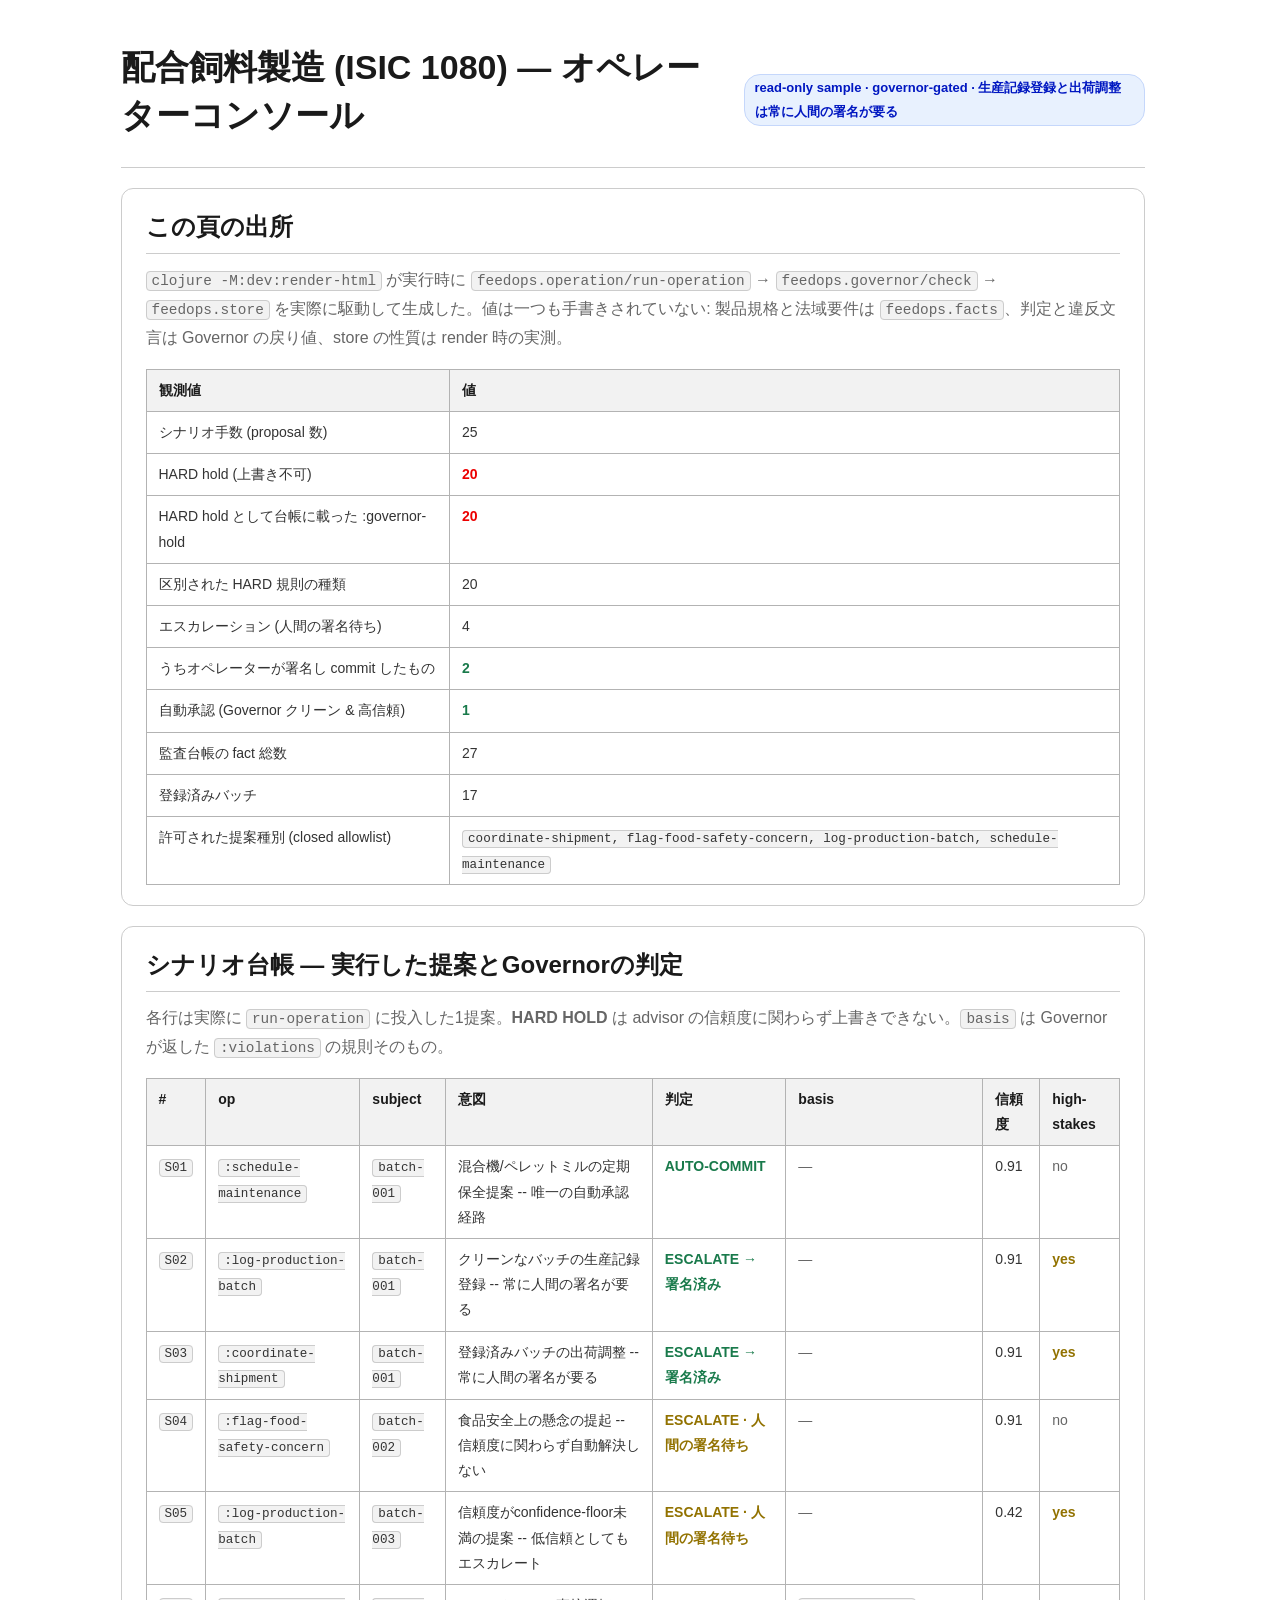
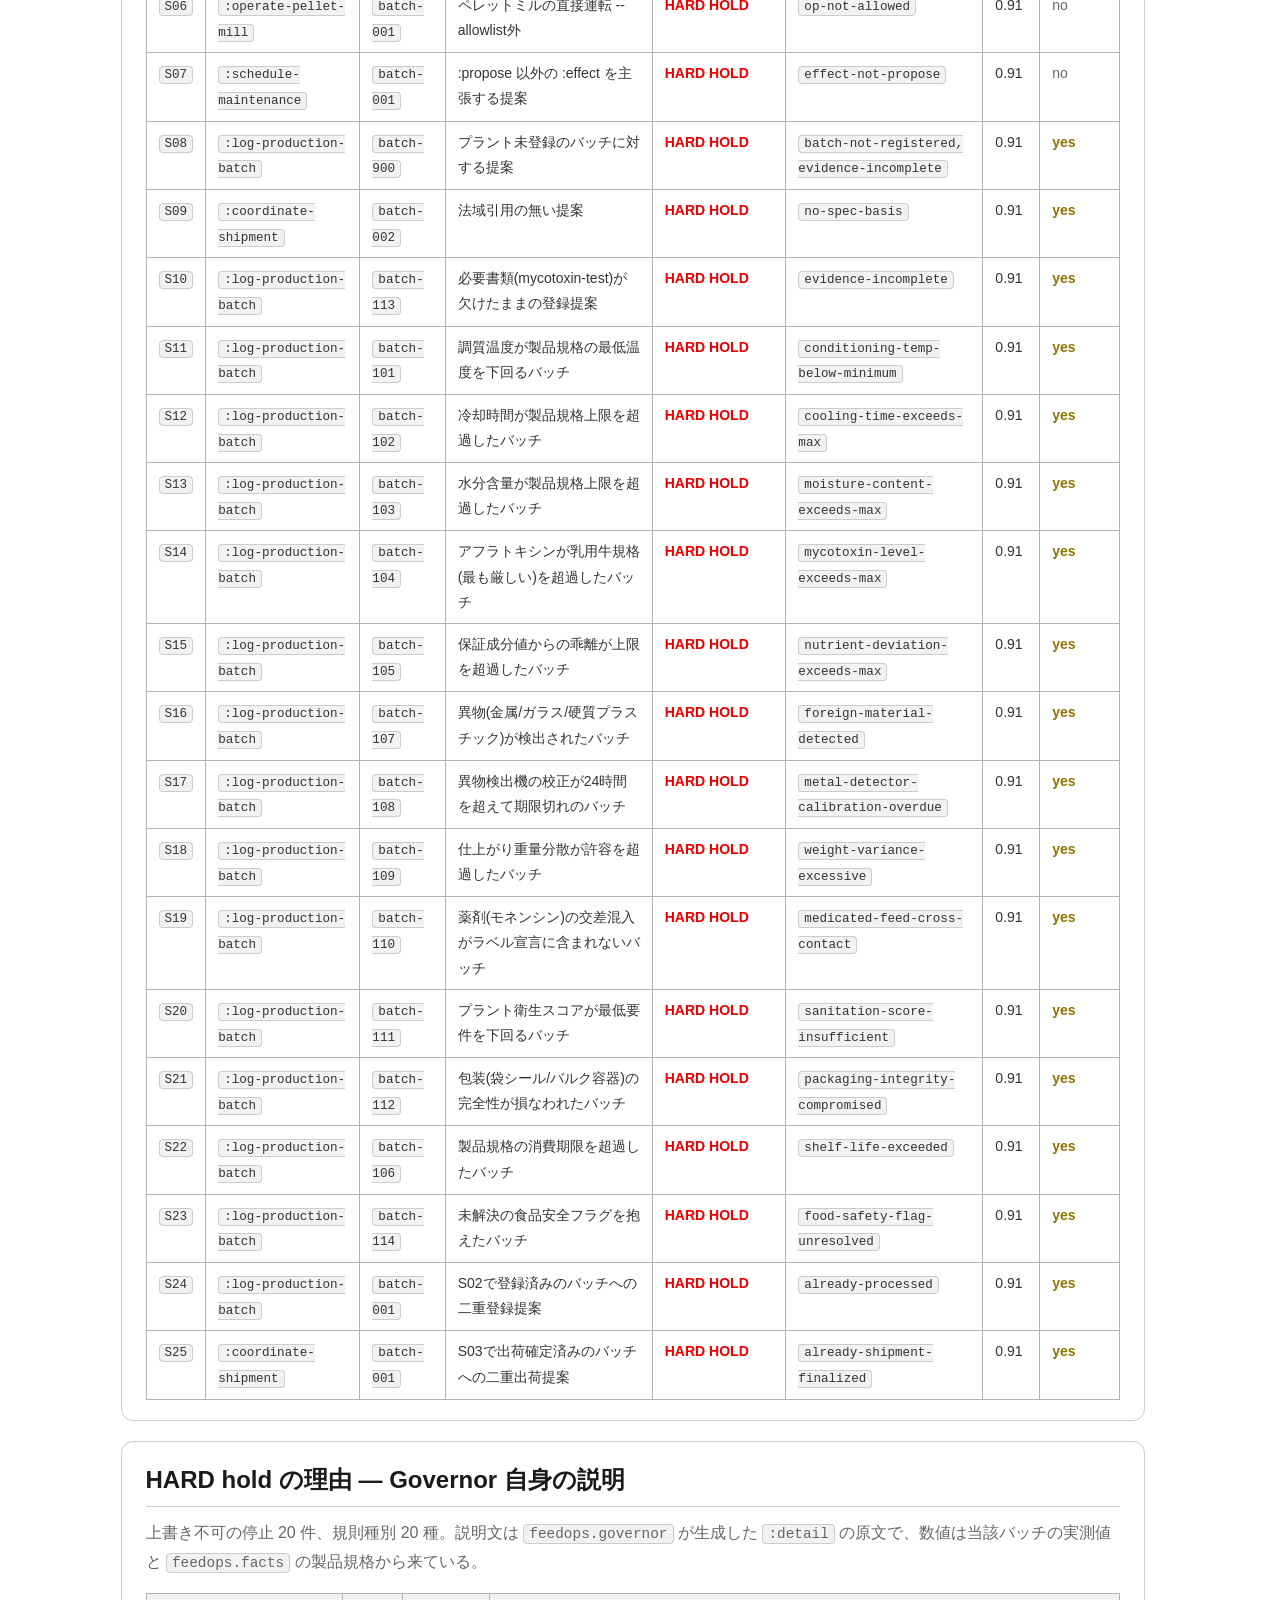
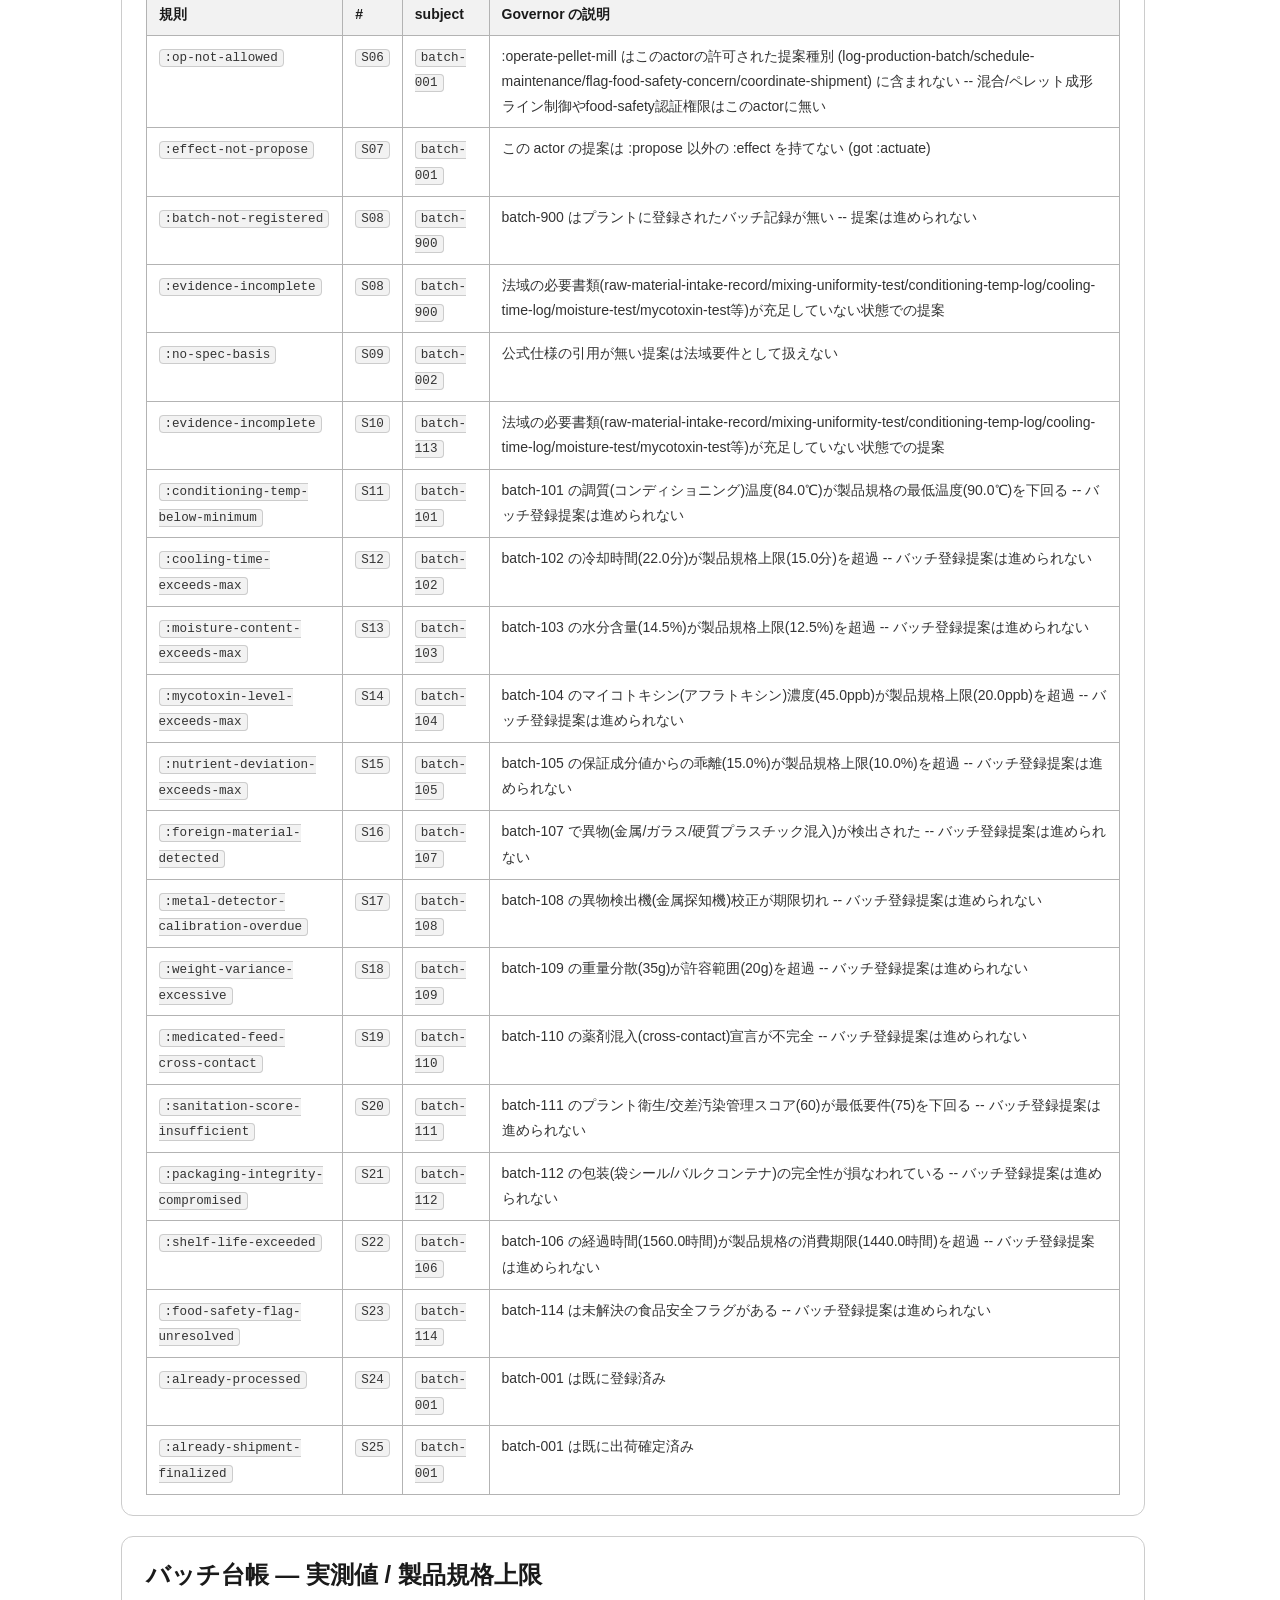
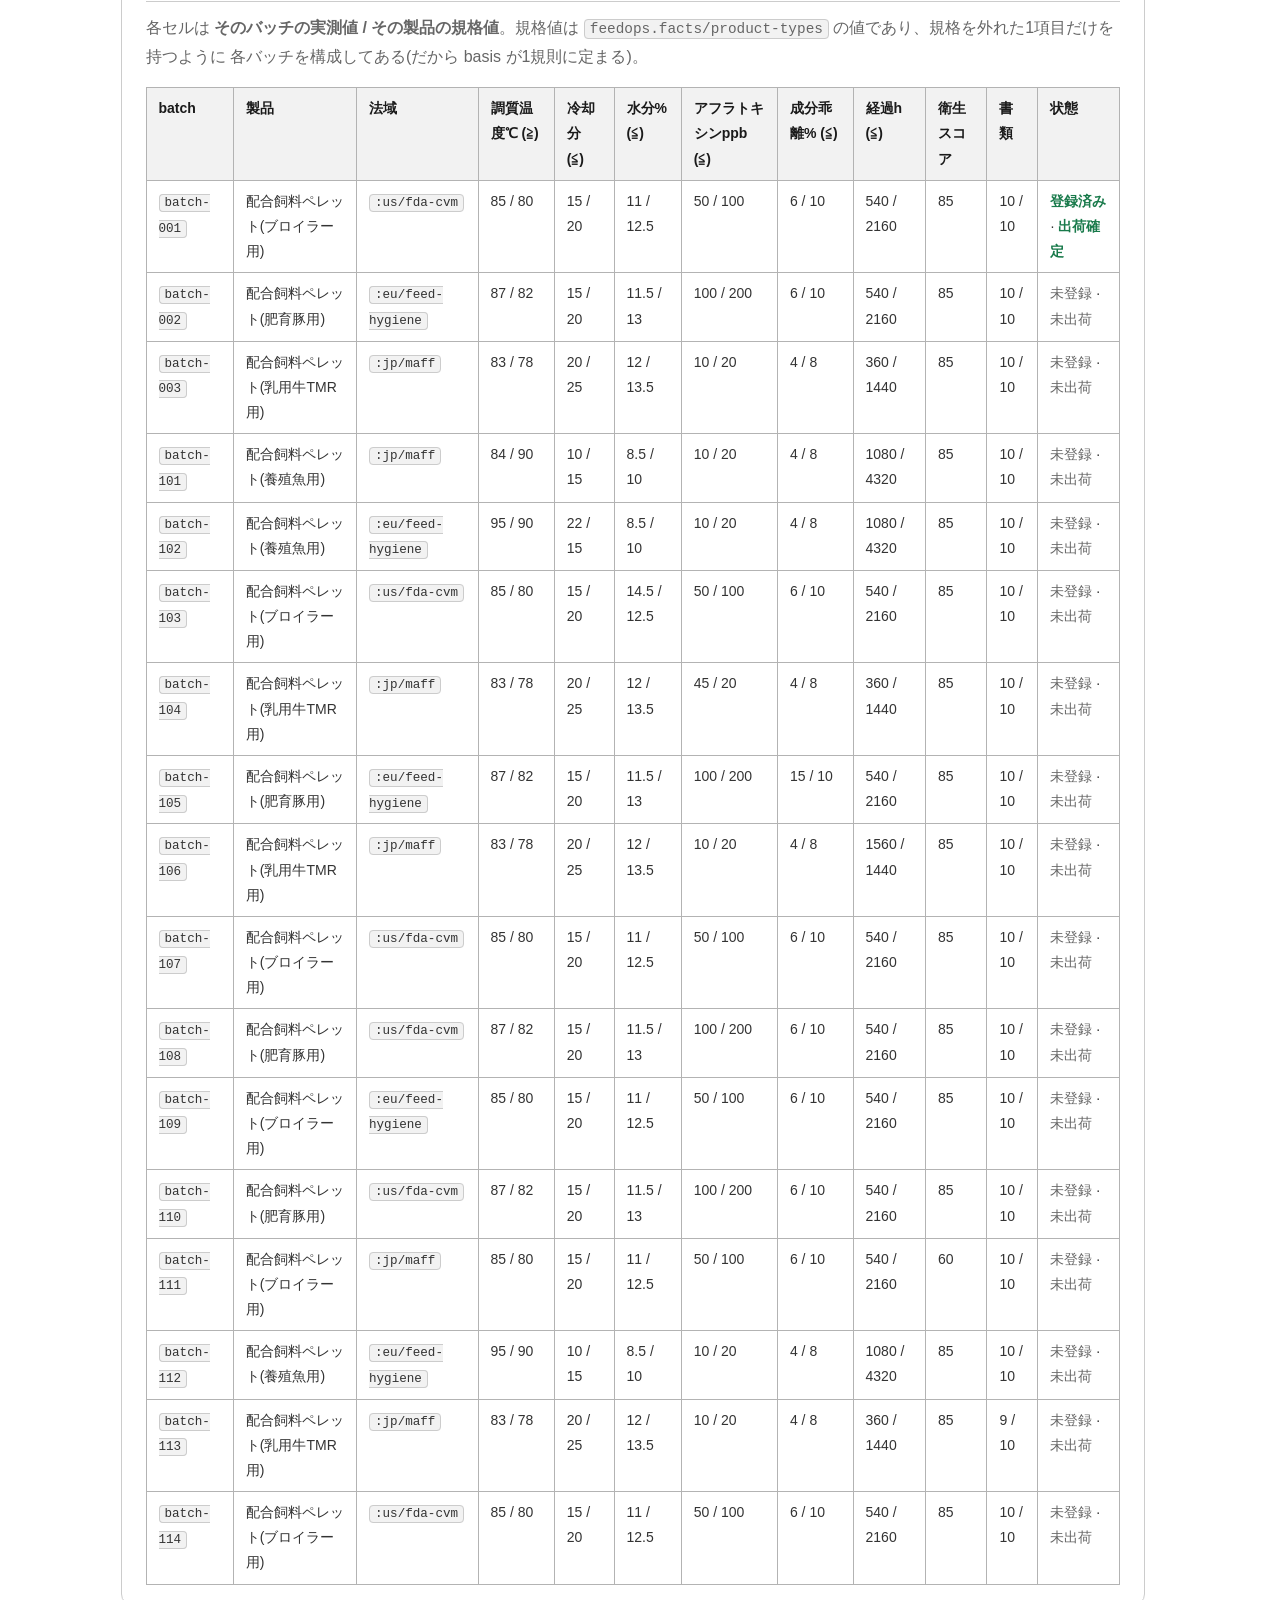
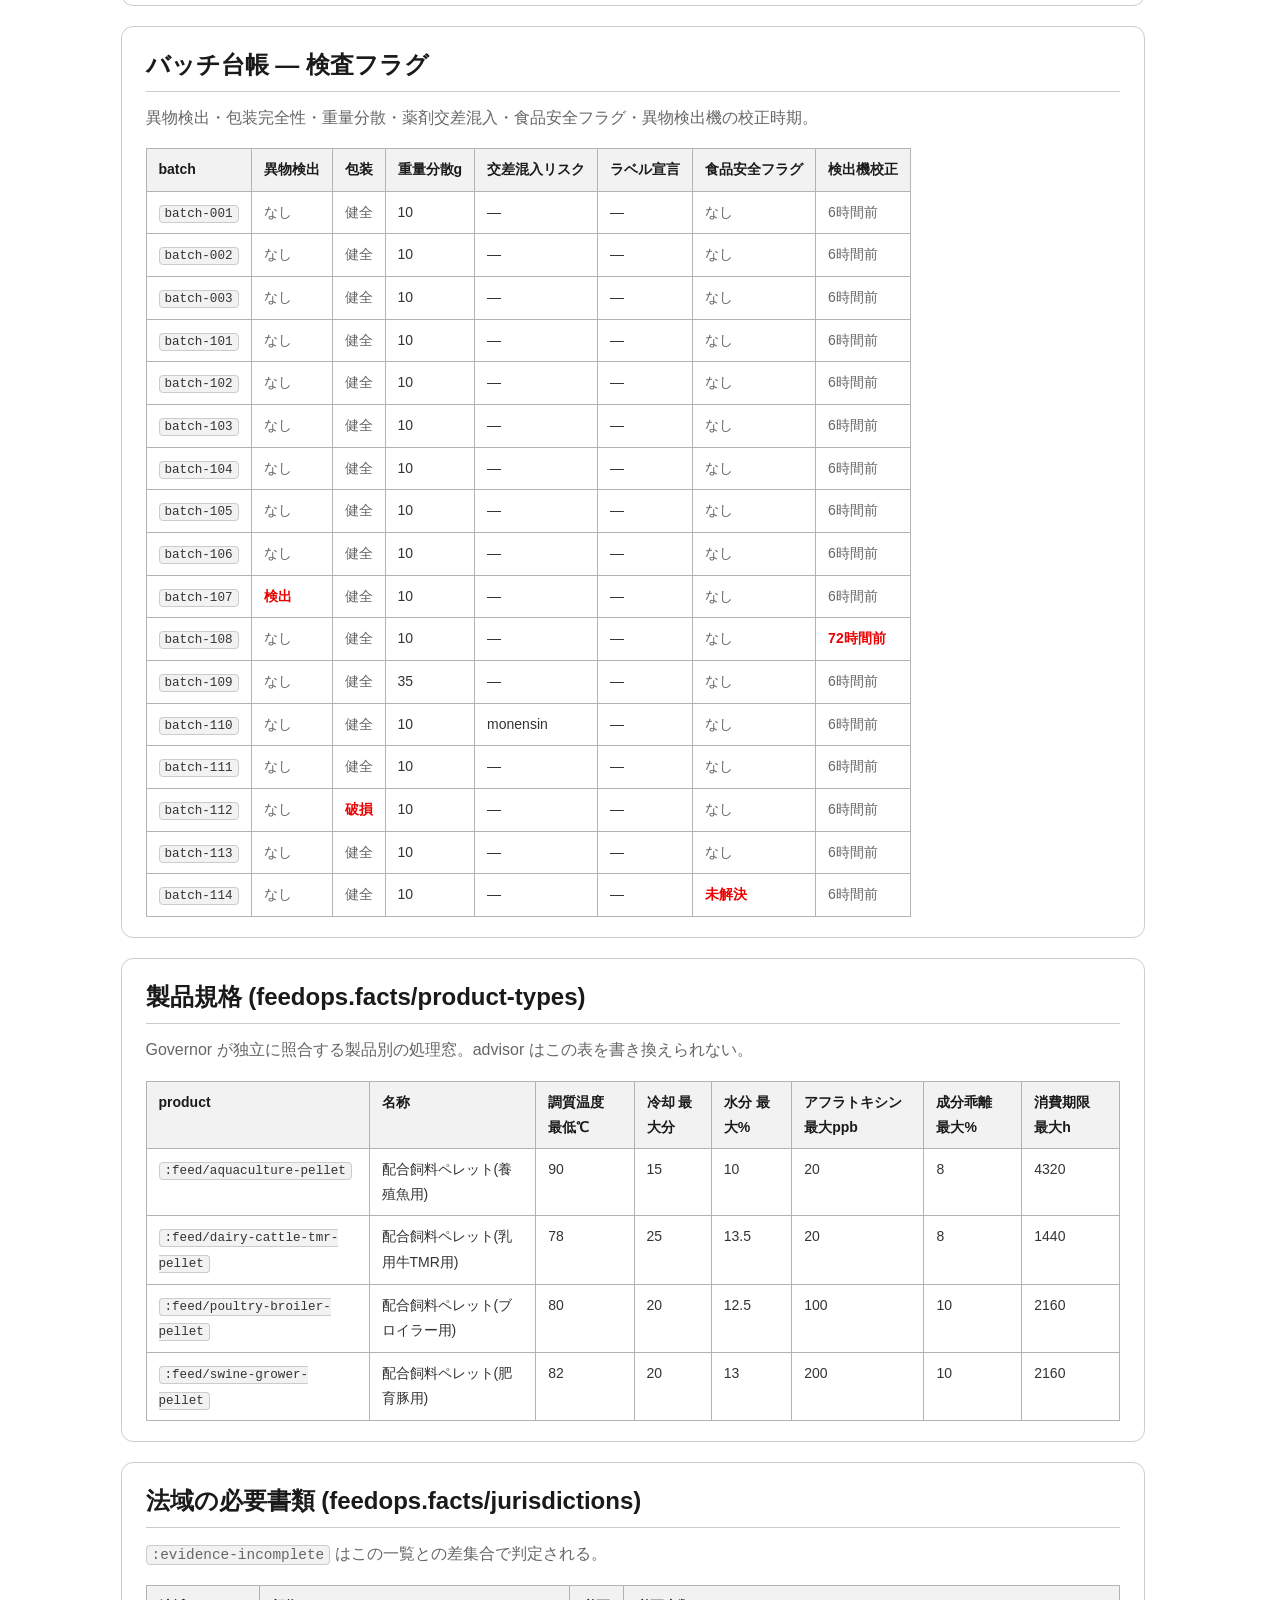
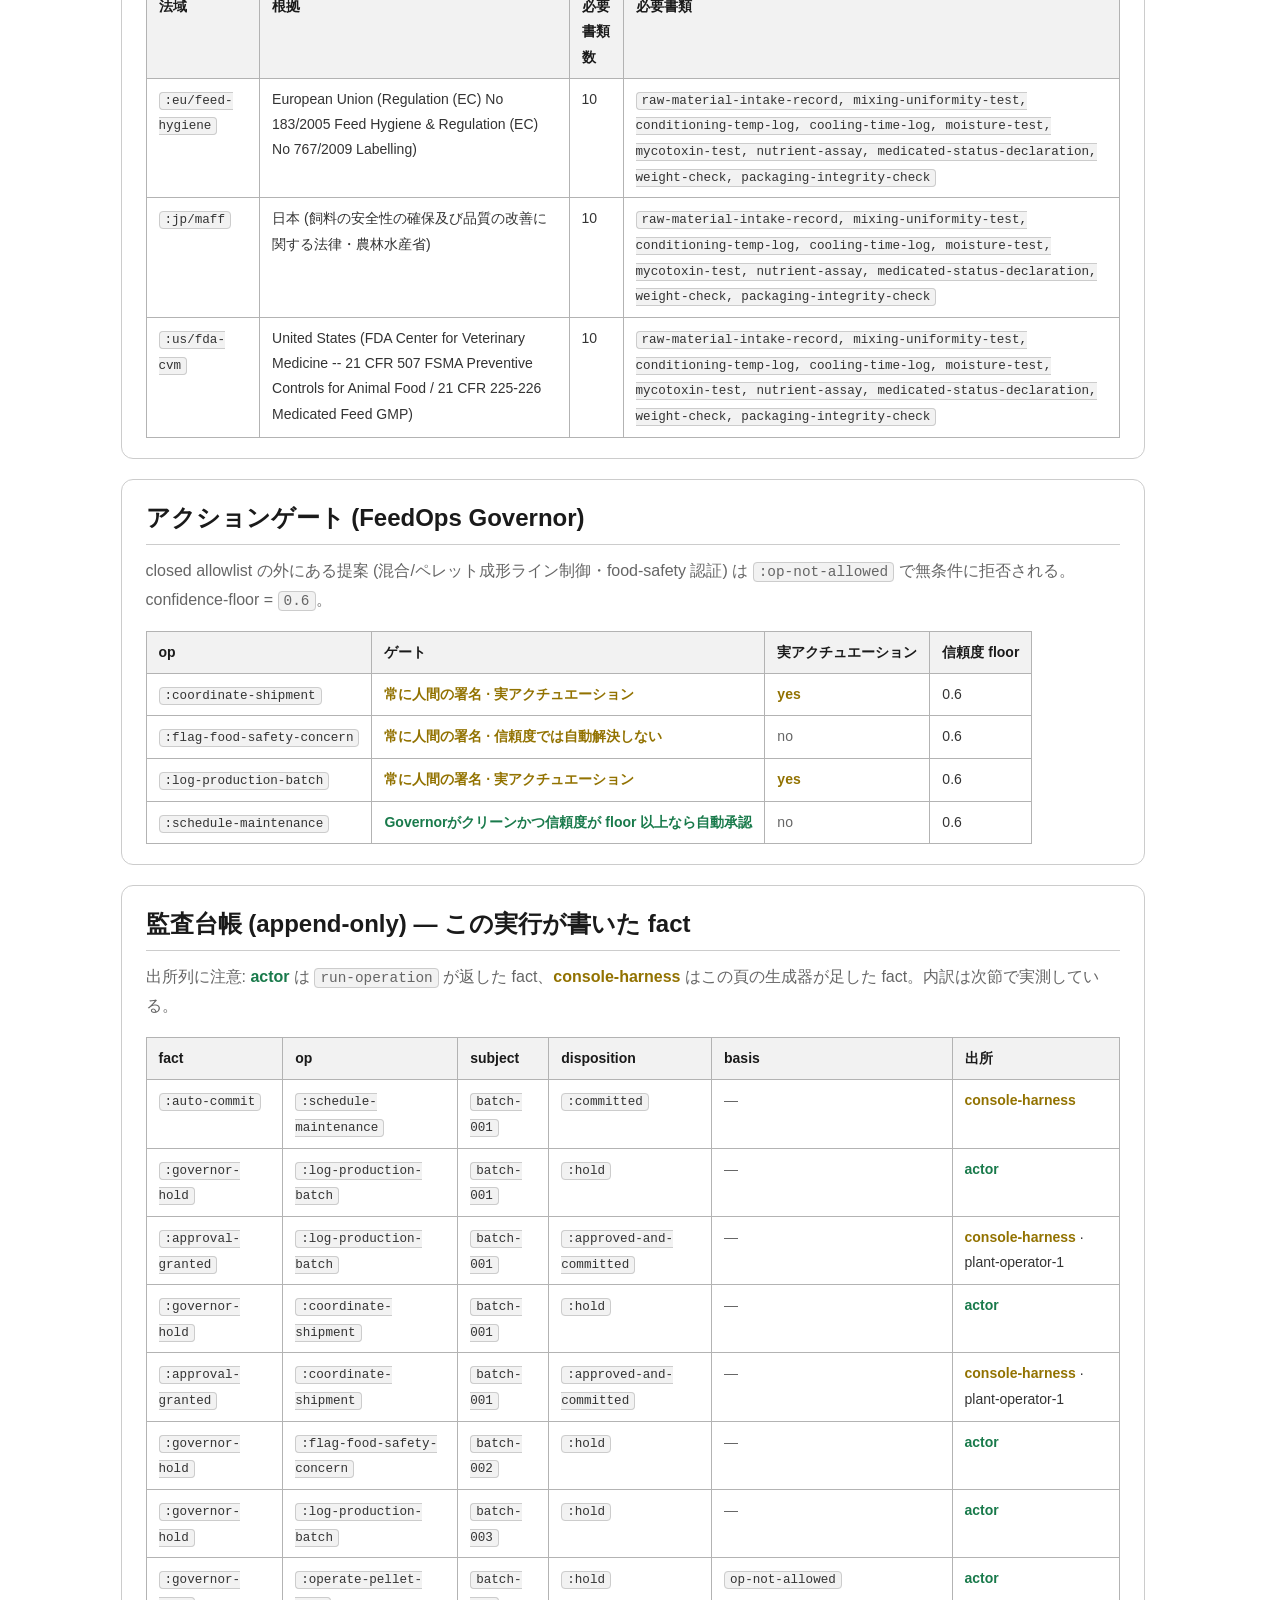
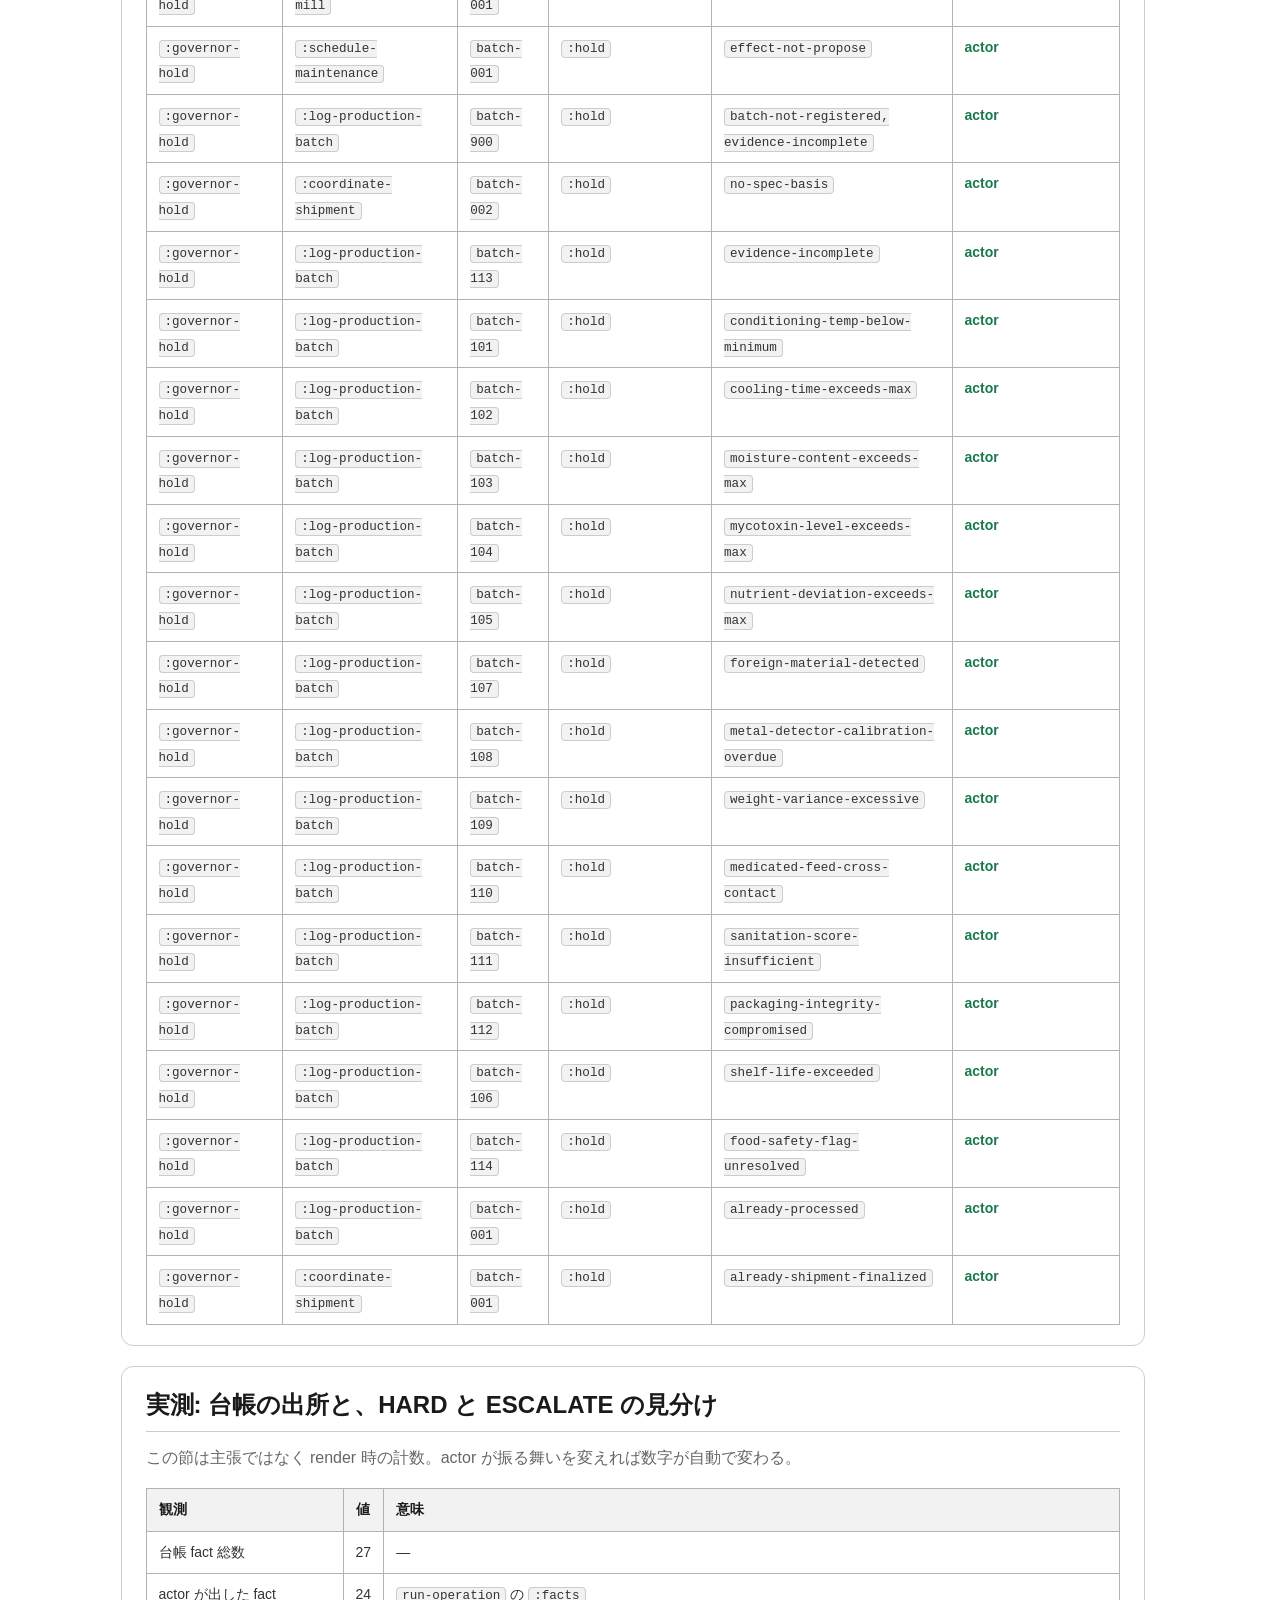
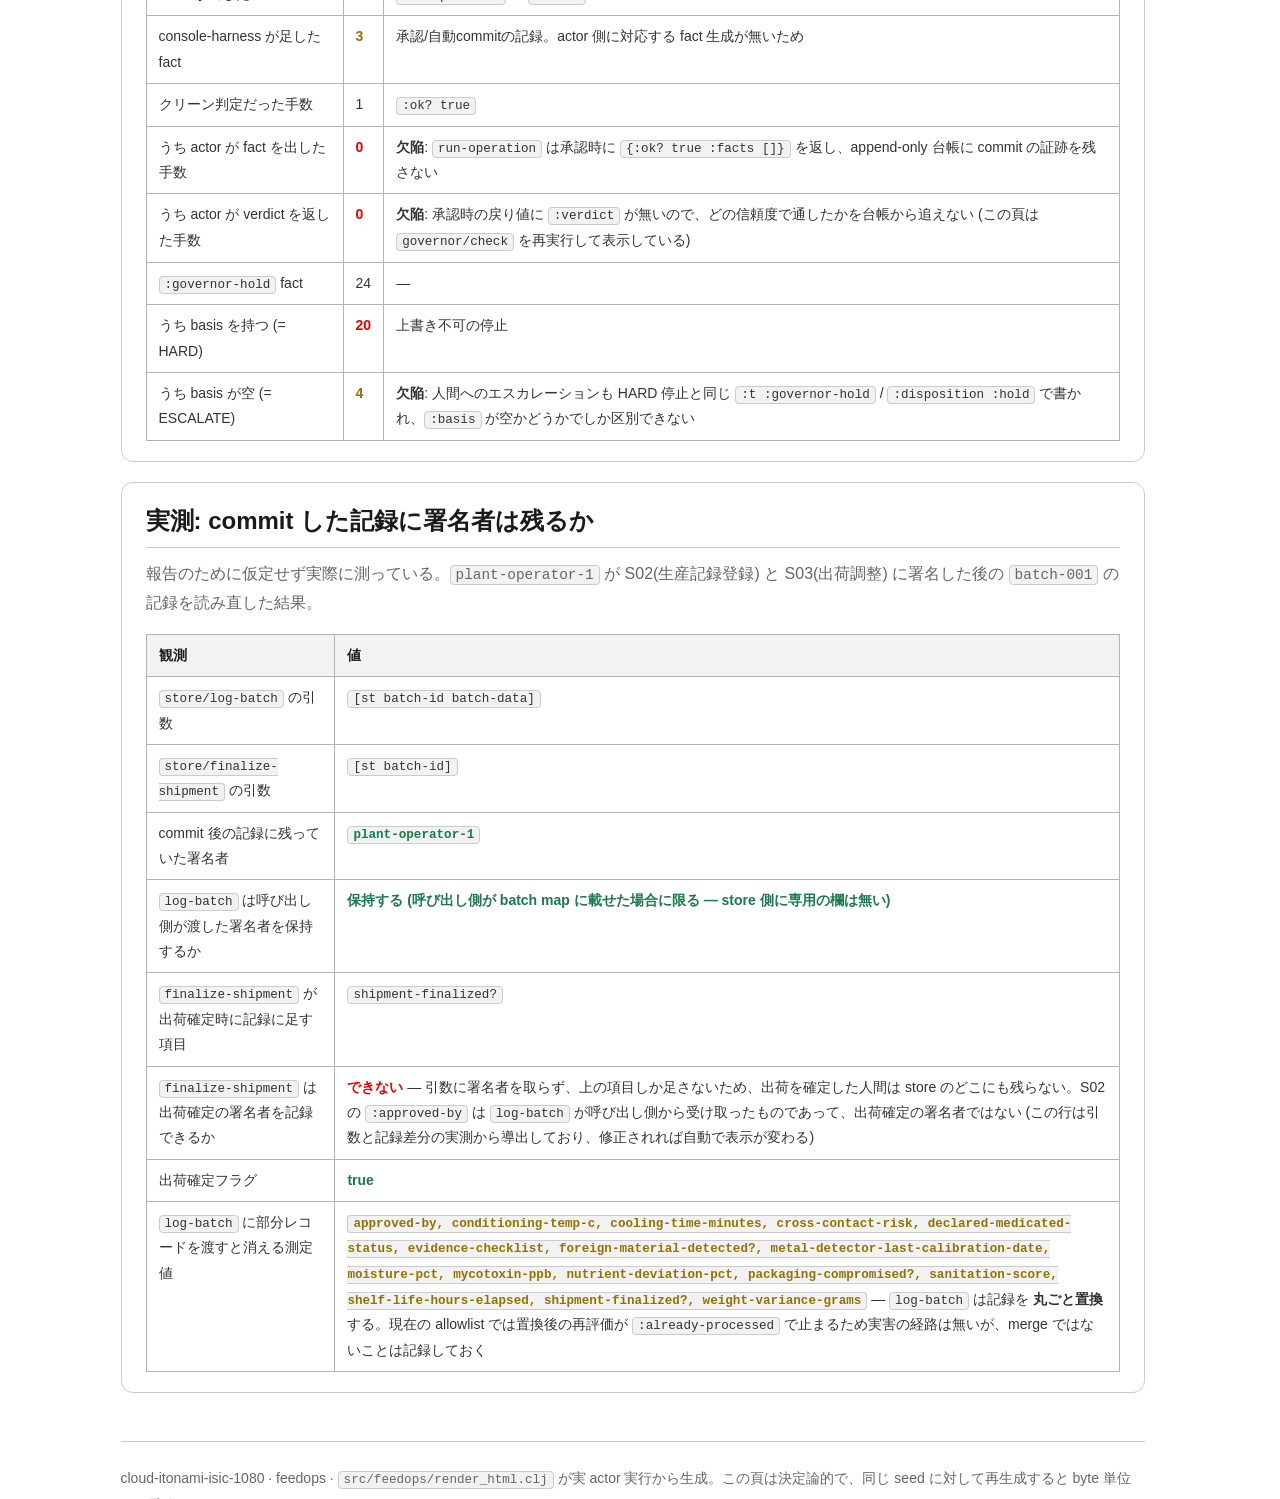
==== commit c597710d: "flagship item2: keep keyword namespaces and stop escaping row labels Two rendering defects found in " ====
--- a/docs/samples/operator-console.html
+++ b/docs/samples/operator-console.html
@@ -2479,7 +2479,7 @@
         <tr><td>区別された HARD 規則の種類</td><td>20</td></tr>
         <tr><td>エスカレーション (人間の署名待ち)</td><td>4</td></tr>
         <tr><td>うちオペレーターが署名し commit したもの</td><td><span class="ok">2</span></td></tr>
-        <tr><td>自動承認 (Governor クリーン &amp;amp; 高信頼)</td><td><span class="ok">1</span></td></tr>
+        <tr><td>自動承認 (Governor クリーン &amp; 高信頼)</td><td><span class="ok">1</span></td></tr>
         <tr><td>監査台帳の fact 総数</td><td>27</td></tr>
         <tr><td>登録済みバッチ</td><td>17</td></tr>
         <tr><td>許可された提案種別 (closed allowlist)</td><td><code>coordinate-shipment, flag-food-safety-concern, log-production-batch, schedule-maintenance</code></td></tr>
@@ -2556,23 +2556,23 @@
     <table>
       <thead><tr><th>batch</th><th>製品</th><th>法域</th><th>調質温度℃ (≧)</th><th>冷却分 (≦)</th><th>水分% (≦)</th><th>アフラトキシンppb (≦)</th><th>成分乖離% (≦)</th><th>経過h (≦)</th><th>衛生スコア</th><th>書類</th><th>状態</th></tr></thead>
       <tbody>
-        <tr><td><code>batch-001</code></td><td>配合飼料ペレット(ブロイラー用)</td><td><code>:fda-cvm</code></td><td>85 / 80</td><td>15 / 20</td><td>11 / 12.5</td><td>50 / 100</td><td>6 / 10</td><td>540 / 2160</td><td>85</td><td>10 / 10</td><td><span class="ok">登録済み</span> &middot; <span class="ok">出荷確定</span></td></tr>
-        <tr><td><code>batch-002</code></td><td>配合飼料ペレット(肥育豚用)</td><td><code>:feed-hygiene</code></td><td>87 / 82</td><td>15 / 20</td><td>11.5 / 13</td><td>100 / 200</td><td>6 / 10</td><td>540 / 2160</td><td>85</td><td>10 / 10</td><td><span class="muted">未登録</span> &middot; <span class="muted">未出荷</span></td></tr>
-        <tr><td><code>batch-003</code></td><td>配合飼料ペレット(乳用牛TMR用)</td><td><code>:maff</code></td><td>83 / 78</td><td>20 / 25</td><td>12 / 13.5</td><td>10 / 20</td><td>4 / 8</td><td>360 / 1440</td><td>85</td><td>10 / 10</td><td><span class="muted">未登録</span> &middot; <span class="muted">未出荷</span></td></tr>
-        <tr><td><code>batch-101</code></td><td>配合飼料ペレット(養殖魚用)</td><td><code>:maff</code></td><td>84 / 90</td><td>10 / 15</td><td>8.5 / 10</td><td>10 / 20</td><td>4 / 8</td><td>1080 / 4320</td><td>85</td><td>10 / 10</td><td><span class="muted">未登録</span> &middot; <span class="muted">未出荷</span></td></tr>
-        <tr><td><code>batch-102</code></td><td>配合飼料ペレット(養殖魚用)</td><td><code>:feed-hygiene</code></td><td>95 / 90</td><td>22 / 15</td><td>8.5 / 10</td><td>10 / 20</td><td>4 / 8</td><td>1080 / 4320</td><td>85</td><td>10 / 10</td><td><span class="muted">未登録</span> &middot; <span class="muted">未出荷</span></td></tr>
-        <tr><td><code>batch-103</code></td><td>配合飼料ペレット(ブロイラー用)</td><td><code>:fda-cvm</code></td><td>85 / 80</td><td>15 / 20</td><td>14.5 / 12.5</td><td>50 / 100</td><td>6 / 10</td><td>540 / 2160</td><td>85</td><td>10 / 10</td><td><span class="muted">未登録</span> &middot; <span class="muted">未出荷</span></td></tr>
-        <tr><td><code>batch-104</code></td><td>配合飼料ペレット(乳用牛TMR用)</td><td><code>:maff</code></td><td>83 / 78</td><td>20 / 25</td><td>12 / 13.5</td><td>45 / 20</td><td>4 / 8</td><td>360 / 1440</td><td>85</td><td>10 / 10</td><td><span class="muted">未登録</span> &middot; <span class="muted">未出荷</span></td></tr>
-        <tr><td><code>batch-105</code></td><td>配合飼料ペレット(肥育豚用)</td><td><code>:feed-hygiene</code></td><td>87 / 82</td><td>15 / 20</td><td>11.5 / 13</td><td>100 / 200</td><td>15 / 10</td><td>540 / 2160</td><td>85</td><td>10 / 10</td><td><span class="muted">未登録</span> &middot; <span class="muted">未出荷</span></td></tr>
-        <tr><td><code>batch-106</code></td><td>配合飼料ペレット(乳用牛TMR用)</td><td><code>:maff</code></td><td>83 / 78</td><td>20 / 25</td><td>12 / 13.5</td><td>10 / 20</td><td>4 / 8</td><td>1560 / 1440</td><td>85</td><td>10 / 10</td><td><span class="muted">未登録</span> &middot; <span class="muted">未出荷</span></td></tr>
-        <tr><td><code>batch-107</code></td><td>配合飼料ペレット(ブロイラー用)</td><td><code>:fda-cvm</code></td><td>85 / 80</td><td>15 / 20</td><td>11 / 12.5</td><td>50 / 100</td><td>6 / 10</td><td>540 / 2160</td><td>85</td><td>10 / 10</td><td><span class="muted">未登録</span> &middot; <span class="muted">未出荷</span></td></tr>
-        <tr><td><code>batch-108</code></td><td>配合飼料ペレット(肥育豚用)</td><td><code>:fda-cvm</code></td><td>87 / 82</td><td>15 / 20</td><td>11.5 / 13</td><td>100 / 200</td><td>6 / 10</td><td>540 / 2160</td><td>85</td><td>10 / 10</td><td><span class="muted">未登録</span> &middot; <span class="muted">未出荷</span></td></tr>
-        <tr><td><code>batch-109</code></td><td>配合飼料ペレット(ブロイラー用)</td><td><code>:feed-hygiene</code></td><td>85 / 80</td><td>15 / 20</td><td>11 / 12.5</td><td>50 / 100</td><td>6 / 10</td><td>540 / 2160</td><td>85</td><td>10 / 10</td><td><span class="muted">未登録</span> &middot; <span class="muted">未出荷</span></td></tr>
-        <tr><td><code>batch-110</code></td><td>配合飼料ペレット(肥育豚用)</td><td><code>:fda-cvm</code></td><td>87 / 82</td><td>15 / 20</td><td>11.5 / 13</td><td>100 / 200</td><td>6 / 10</td><td>540 / 2160</td><td>85</td><td>10 / 10</td><td><span class="muted">未登録</span> &middot; <span class="muted">未出荷</span></td></tr>
-        <tr><td><code>batch-111</code></td><td>配合飼料ペレット(ブロイラー用)</td><td><code>:maff</code></td><td>85 / 80</td><td>15 / 20</td><td>11 / 12.5</td><td>50 / 100</td><td>6 / 10</td><td>540 / 2160</td><td>60</td><td>10 / 10</td><td><span class="muted">未登録</span> &middot; <span class="muted">未出荷</span></td></tr>
-        <tr><td><code>batch-112</code></td><td>配合飼料ペレット(養殖魚用)</td><td><code>:feed-hygiene</code></td><td>95 / 90</td><td>10 / 15</td><td>8.5 / 10</td><td>10 / 20</td><td>4 / 8</td><td>1080 / 4320</td><td>85</td><td>10 / 10</td><td><span class="muted">未登録</span> &middot; <span class="muted">未出荷</span></td></tr>
-        <tr><td><code>batch-113</code></td><td>配合飼料ペレット(乳用牛TMR用)</td><td><code>:maff</code></td><td>83 / 78</td><td>20 / 25</td><td>12 / 13.5</td><td>10 / 20</td><td>4 / 8</td><td>360 / 1440</td><td>85</td><td>9 / 10</td><td><span class="muted">未登録</span> &middot; <span class="muted">未出荷</span></td></tr>
-        <tr><td><code>batch-114</code></td><td>配合飼料ペレット(ブロイラー用)</td><td><code>:fda-cvm</code></td><td>85 / 80</td><td>15 / 20</td><td>11 / 12.5</td><td>50 / 100</td><td>6 / 10</td><td>540 / 2160</td><td>85</td><td>10 / 10</td><td><span class="muted">未登録</span> &middot; <span class="muted">未出荷</span></td></tr>
+        <tr><td><code>batch-001</code></td><td>配合飼料ペレット(ブロイラー用)</td><td><code>:us/fda-cvm</code></td><td>85 / 80</td><td>15 / 20</td><td>11 / 12.5</td><td>50 / 100</td><td>6 / 10</td><td>540 / 2160</td><td>85</td><td>10 / 10</td><td><span class="ok">登録済み</span> &middot; <span class="ok">出荷確定</span></td></tr>
+        <tr><td><code>batch-002</code></td><td>配合飼料ペレット(肥育豚用)</td><td><code>:eu/feed-hygiene</code></td><td>87 / 82</td><td>15 / 20</td><td>11.5 / 13</td><td>100 / 200</td><td>6 / 10</td><td>540 / 2160</td><td>85</td><td>10 / 10</td><td><span class="muted">未登録</span> &middot; <span class="muted">未出荷</span></td></tr>
+        <tr><td><code>batch-003</code></td><td>配合飼料ペレット(乳用牛TMR用)</td><td><code>:jp/maff</code></td><td>83 / 78</td><td>20 / 25</td><td>12 / 13.5</td><td>10 / 20</td><td>4 / 8</td><td>360 / 1440</td><td>85</td><td>10 / 10</td><td><span class="muted">未登録</span> &middot; <span class="muted">未出荷</span></td></tr>
+        <tr><td><code>batch-101</code></td><td>配合飼料ペレット(養殖魚用)</td><td><code>:jp/maff</code></td><td>84 / 90</td><td>10 / 15</td><td>8.5 / 10</td><td>10 / 20</td><td>4 / 8</td><td>1080 / 4320</td><td>85</td><td>10 / 10</td><td><span class="muted">未登録</span> &middot; <span class="muted">未出荷</span></td></tr>
+        <tr><td><code>batch-102</code></td><td>配合飼料ペレット(養殖魚用)</td><td><code>:eu/feed-hygiene</code></td><td>95 / 90</td><td>22 / 15</td><td>8.5 / 10</td><td>10 / 20</td><td>4 / 8</td><td>1080 / 4320</td><td>85</td><td>10 / 10</td><td><span class="muted">未登録</span> &middot; <span class="muted">未出荷</span></td></tr>
+        <tr><td><code>batch-103</code></td><td>配合飼料ペレット(ブロイラー用)</td><td><code>:us/fda-cvm</code></td><td>85 / 80</td><td>15 / 20</td><td>14.5 / 12.5</td><td>50 / 100</td><td>6 / 10</td><td>540 / 2160</td><td>85</td><td>10 / 10</td><td><span class="muted">未登録</span> &middot; <span class="muted">未出荷</span></td></tr>
+        <tr><td><code>batch-104</code></td><td>配合飼料ペレット(乳用牛TMR用)</td><td><code>:jp/maff</code></td><td>83 / 78</td><td>20 / 25</td><td>12 / 13.5</td><td>45 / 20</td><td>4 / 8</td><td>360 / 1440</td><td>85</td><td>10 / 10</td><td><span class="muted">未登録</span> &middot; <span class="muted">未出荷</span></td></tr>
+        <tr><td><code>batch-105</code></td><td>配合飼料ペレット(肥育豚用)</td><td><code>:eu/feed-hygiene</code></td><td>87 / 82</td><td>15 / 20</td><td>11.5 / 13</td><td>100 / 200</td><td>15 / 10</td><td>540 / 2160</td><td>85</td><td>10 / 10</td><td><span class="muted">未登録</span> &middot; <span class="muted">未出荷</span></td></tr>
+        <tr><td><code>batch-106</code></td><td>配合飼料ペレット(乳用牛TMR用)</td><td><code>:jp/maff</code></td><td>83 / 78</td><td>20 / 25</td><td>12 / 13.5</td><td>10 / 20</td><td>4 / 8</td><td>1560 / 1440</td><td>85</td><td>10 / 10</td><td><span class="muted">未登録</span> &middot; <span class="muted">未出荷</span></td></tr>
+        <tr><td><code>batch-107</code></td><td>配合飼料ペレット(ブロイラー用)</td><td><code>:us/fda-cvm</code></td><td>85 / 80</td><td>15 / 20</td><td>11 / 12.5</td><td>50 / 100</td><td>6 / 10</td><td>540 / 2160</td><td>85</td><td>10 / 10</td><td><span class="muted">未登録</span> &middot; <span class="muted">未出荷</span></td></tr>
+        <tr><td><code>batch-108</code></td><td>配合飼料ペレット(肥育豚用)</td><td><code>:us/fda-cvm</code></td><td>87 / 82</td><td>15 / 20</td><td>11.5 / 13</td><td>100 / 200</td><td>6 / 10</td><td>540 / 2160</td><td>85</td><td>10 / 10</td><td><span class="muted">未登録</span> &middot; <span class="muted">未出荷</span></td></tr>
+        <tr><td><code>batch-109</code></td><td>配合飼料ペレット(ブロイラー用)</td><td><code>:eu/feed-hygiene</code></td><td>85 / 80</td><td>15 / 20</td><td>11 / 12.5</td><td>50 / 100</td><td>6 / 10</td><td>540 / 2160</td><td>85</td><td>10 / 10</td><td><span class="muted">未登録</span> &middot; <span class="muted">未出荷</span></td></tr>
+        <tr><td><code>batch-110</code></td><td>配合飼料ペレット(肥育豚用)</td><td><code>:us/fda-cvm</code></td><td>87 / 82</td><td>15 / 20</td><td>11.5 / 13</td><td>100 / 200</td><td>6 / 10</td><td>540 / 2160</td><td>85</td><td>10 / 10</td><td><span class="muted">未登録</span> &middot; <span class="muted">未出荷</span></td></tr>
+        <tr><td><code>batch-111</code></td><td>配合飼料ペレット(ブロイラー用)</td><td><code>:jp/maff</code></td><td>85 / 80</td><td>15 / 20</td><td>11 / 12.5</td><td>50 / 100</td><td>6 / 10</td><td>540 / 2160</td><td>60</td><td>10 / 10</td><td><span class="muted">未登録</span> &middot; <span class="muted">未出荷</span></td></tr>
+        <tr><td><code>batch-112</code></td><td>配合飼料ペレット(養殖魚用)</td><td><code>:eu/feed-hygiene</code></td><td>95 / 90</td><td>10 / 15</td><td>8.5 / 10</td><td>10 / 20</td><td>4 / 8</td><td>1080 / 4320</td><td>85</td><td>10 / 10</td><td><span class="muted">未登録</span> &middot; <span class="muted">未出荷</span></td></tr>
+        <tr><td><code>batch-113</code></td><td>配合飼料ペレット(乳用牛TMR用)</td><td><code>:jp/maff</code></td><td>83 / 78</td><td>20 / 25</td><td>12 / 13.5</td><td>10 / 20</td><td>4 / 8</td><td>360 / 1440</td><td>85</td><td>9 / 10</td><td><span class="muted">未登録</span> &middot; <span class="muted">未出荷</span></td></tr>
+        <tr><td><code>batch-114</code></td><td>配合飼料ペレット(ブロイラー用)</td><td><code>:us/fda-cvm</code></td><td>85 / 80</td><td>15 / 20</td><td>11 / 12.5</td><td>50 / 100</td><td>6 / 10</td><td>540 / 2160</td><td>85</td><td>10 / 10</td><td><span class="muted">未登録</span> &middot; <span class="muted">未出荷</span></td></tr>
       </tbody>
     </table>
   </section>
@@ -2608,10 +2608,10 @@
     <table>
       <thead><tr><th>product</th><th>名称</th><th>調質温度 最低℃</th><th>冷却 最大分</th><th>水分 最大%</th><th>アフラトキシン 最大ppb</th><th>成分乖離 最大%</th><th>消費期限 最大h</th></tr></thead>
       <tbody>
-        <tr><td><code>:aquaculture-pellet</code></td><td>配合飼料ペレット(養殖魚用)</td><td>90</td><td>15</td><td>10</td><td>20</td><td>8</td><td>4320</td></tr>
-        <tr><td><code>:dairy-cattle-tmr-pellet</code></td><td>配合飼料ペレット(乳用牛TMR用)</td><td>78</td><td>25</td><td>13.5</td><td>20</td><td>8</td><td>1440</td></tr>
-        <tr><td><code>:poultry-broiler-pellet</code></td><td>配合飼料ペレット(ブロイラー用)</td><td>80</td><td>20</td><td>12.5</td><td>100</td><td>10</td><td>2160</td></tr>
-        <tr><td><code>:swine-grower-pellet</code></td><td>配合飼料ペレット(肥育豚用)</td><td>82</td><td>20</td><td>13</td><td>200</td><td>10</td><td>2160</td></tr>
+        <tr><td><code>:feed/aquaculture-pellet</code></td><td>配合飼料ペレット(養殖魚用)</td><td>90</td><td>15</td><td>10</td><td>20</td><td>8</td><td>4320</td></tr>
+        <tr><td><code>:feed/dairy-cattle-tmr-pellet</code></td><td>配合飼料ペレット(乳用牛TMR用)</td><td>78</td><td>25</td><td>13.5</td><td>20</td><td>8</td><td>1440</td></tr>
+        <tr><td><code>:feed/poultry-broiler-pellet</code></td><td>配合飼料ペレット(ブロイラー用)</td><td>80</td><td>20</td><td>12.5</td><td>100</td><td>10</td><td>2160</td></tr>
+        <tr><td><code>:feed/swine-grower-pellet</code></td><td>配合飼料ペレット(肥育豚用)</td><td>82</td><td>20</td><td>13</td><td>200</td><td>10</td><td>2160</td></tr>
       </tbody>
     </table>
   </section>
@@ -2621,9 +2621,9 @@
     <table>
       <thead><tr><th>法域</th><th>根拠</th><th>必要書類数</th><th>必要書類</th></tr></thead>
       <tbody>
-        <tr><td><code>:feed-hygiene</code></td><td>European Union (Regulation (EC) No 183/2005 Feed Hygiene &amp; Regulation (EC) No 767/2009 Labelling)</td><td>10</td><td><code>raw-material-intake-record, mixing-uniformity-test, conditioning-temp-log, cooling-time-log, moisture-test, mycotoxin-test, nutrient-assay, medicated-status-declaration, weight-check, packaging-integrity-check</code></td></tr>
-        <tr><td><code>:maff</code></td><td>日本 (飼料の安全性の確保及び品質の改善に関する法律・農林水産省)</td><td>10</td><td><code>raw-material-intake-record, mixing-uniformity-test, conditioning-temp-log, cooling-time-log, moisture-test, mycotoxin-test, nutrient-assay, medicated-status-declaration, weight-check, packaging-integrity-check</code></td></tr>
-        <tr><td><code>:fda-cvm</code></td><td>United States (FDA Center for Veterinary Medicine -- 21 CFR 507 FSMA Preventive Controls for Animal Food / 21 CFR 225-226 Medicated Feed GMP)</td><td>10</td><td><code>raw-material-intake-record, mixing-uniformity-test, conditioning-temp-log, cooling-time-log, moisture-test, mycotoxin-test, nutrient-assay, medicated-status-declaration, weight-check, packaging-integrity-check</code></td></tr>
+        <tr><td><code>:eu/feed-hygiene</code></td><td>European Union (Regulation (EC) No 183/2005 Feed Hygiene &amp; Regulation (EC) No 767/2009 Labelling)</td><td>10</td><td><code>raw-material-intake-record, mixing-uniformity-test, conditioning-temp-log, cooling-time-log, moisture-test, mycotoxin-test, nutrient-assay, medicated-status-declaration, weight-check, packaging-integrity-check</code></td></tr>
+        <tr><td><code>:jp/maff</code></td><td>日本 (飼料の安全性の確保及び品質の改善に関する法律・農林水産省)</td><td>10</td><td><code>raw-material-intake-record, mixing-uniformity-test, conditioning-temp-log, cooling-time-log, moisture-test, mycotoxin-test, nutrient-assay, medicated-status-declaration, weight-check, packaging-integrity-check</code></td></tr>
+        <tr><td><code>:us/fda-cvm</code></td><td>United States (FDA Center for Veterinary Medicine -- 21 CFR 507 FSMA Preventive Controls for Animal Food / 21 CFR 225-226 Medicated Feed GMP)</td><td>10</td><td><code>raw-material-intake-record, mixing-uniformity-test, conditioning-temp-log, cooling-time-log, moisture-test, mycotoxin-test, nutrient-assay, medicated-status-declaration, weight-check, packaging-integrity-check</code></td></tr>
       </tbody>
     </table>
   </section>
@@ -2700,14 +2700,14 @@
     <table>
       <thead><tr><th>観測</th><th>値</th></tr></thead>
       <tbody>
-        <tr><td>&lt;code&gt;store/log-batch&lt;/code&gt; の引数</td><td><code>[st batch-id batch-data]</code></td></tr>
-        <tr><td>&lt;code&gt;store/finalize-shipment&lt;/code&gt; の引数</td><td><code>[st batch-id]</code></td></tr>
+        <tr><td><code>store/log-batch</code> の引数</td><td><code>[st batch-id batch-data]</code></td></tr>
+        <tr><td><code>store/finalize-shipment</code> の引数</td><td><code>[st batch-id]</code></td></tr>
         <tr><td>commit 後の記録に残っていた署名者</td><td><span class="ok"><code>plant-operator-1</code></span></td></tr>
-        <tr><td>&lt;code&gt;log-batch&lt;/code&gt; は呼び出し側が渡した署名者を保持するか</td><td><span class="ok">保持する (呼び出し側が batch map に載せた場合に限る — store 側に専用の欄は無い)</span></td></tr>
-        <tr><td>&lt;code&gt;finalize-shipment&lt;/code&gt; が出荷確定時に記録に足す項目</td><td><code>shipment-finalized?</code></td></tr>
-        <tr><td>&lt;code&gt;finalize-shipment&lt;/code&gt; は出荷確定の署名者を記録できるか</td><td><span class="critical">できない</span> — 引数に署名者を取らず、上の項目しか足さないため、出荷を確定した人間は store のどこにも残らない。S02 の <code>:approved-by</code> は <code>log-batch</code> が呼び出し側から受け取ったものであって、出荷確定の署名者ではない (この行は引数と記録差分の実測から導出しており、修正されれば自動で表示が変わる)</td></tr>
+        <tr><td><code>log-batch</code> は呼び出し側が渡した署名者を保持するか</td><td><span class="ok">保持する (呼び出し側が batch map に載せた場合に限る — store 側に専用の欄は無い)</span></td></tr>
+        <tr><td><code>finalize-shipment</code> が出荷確定時に記録に足す項目</td><td><code>shipment-finalized?</code></td></tr>
+        <tr><td><code>finalize-shipment</code> は出荷確定の署名者を記録できるか</td><td><span class="critical">できない</span> — 引数に署名者を取らず、上の項目しか足さないため、出荷を確定した人間は store のどこにも残らない。S02 の <code>:approved-by</code> は <code>log-batch</code> が呼び出し側から受け取ったものであって、出荷確定の署名者ではない (この行は引数と記録差分の実測から導出しており、修正されれば自動で表示が変わる)</td></tr>
         <tr><td>出荷確定フラグ</td><td><span class="ok">true</span></td></tr>
-        <tr><td>&lt;code&gt;log-batch&lt;/code&gt; に部分レコードを渡すと消える測定値</td><td><span class="warn"><code>approved-by, conditioning-temp-c, cooling-time-minutes, cross-contact-risk, declared-medicated-status, evidence-checklist, foreign-material-detected?, metal-detector-last-calibration-date, moisture-pct, mycotoxin-ppb, nutrient-deviation-pct, packaging-compromised?, sanitation-score, shelf-life-hours-elapsed, shipment-finalized?, weight-variance-grams</code></span> — <code>log-batch</code> は記録を <b>丸ごと置換</b>する。現在の allowlist では置換後の再評価が <code>:already-processed</code> で止まるため実害の経路は無いが、merge ではないことは記録しておく</td></tr>
+        <tr><td><code>log-batch</code> に部分レコードを渡すと消える測定値</td><td><span class="warn"><code>approved-by, conditioning-temp-c, cooling-time-minutes, cross-contact-risk, declared-medicated-status, evidence-checklist, foreign-material-detected?, metal-detector-last-calibration-date, moisture-pct, mycotoxin-ppb, nutrient-deviation-pct, packaging-compromised?, sanitation-score, shelf-life-hours-elapsed, shipment-finalized?, weight-variance-grams</code></span> — <code>log-batch</code> は記録を <b>丸ごと置換</b>する。現在の allowlist では置換後の再評価が <code>:already-processed</code> で止まるため実害の経路は無いが、merge ではないことは記録しておく</td></tr>
       </tbody>
     </table>
   </section>
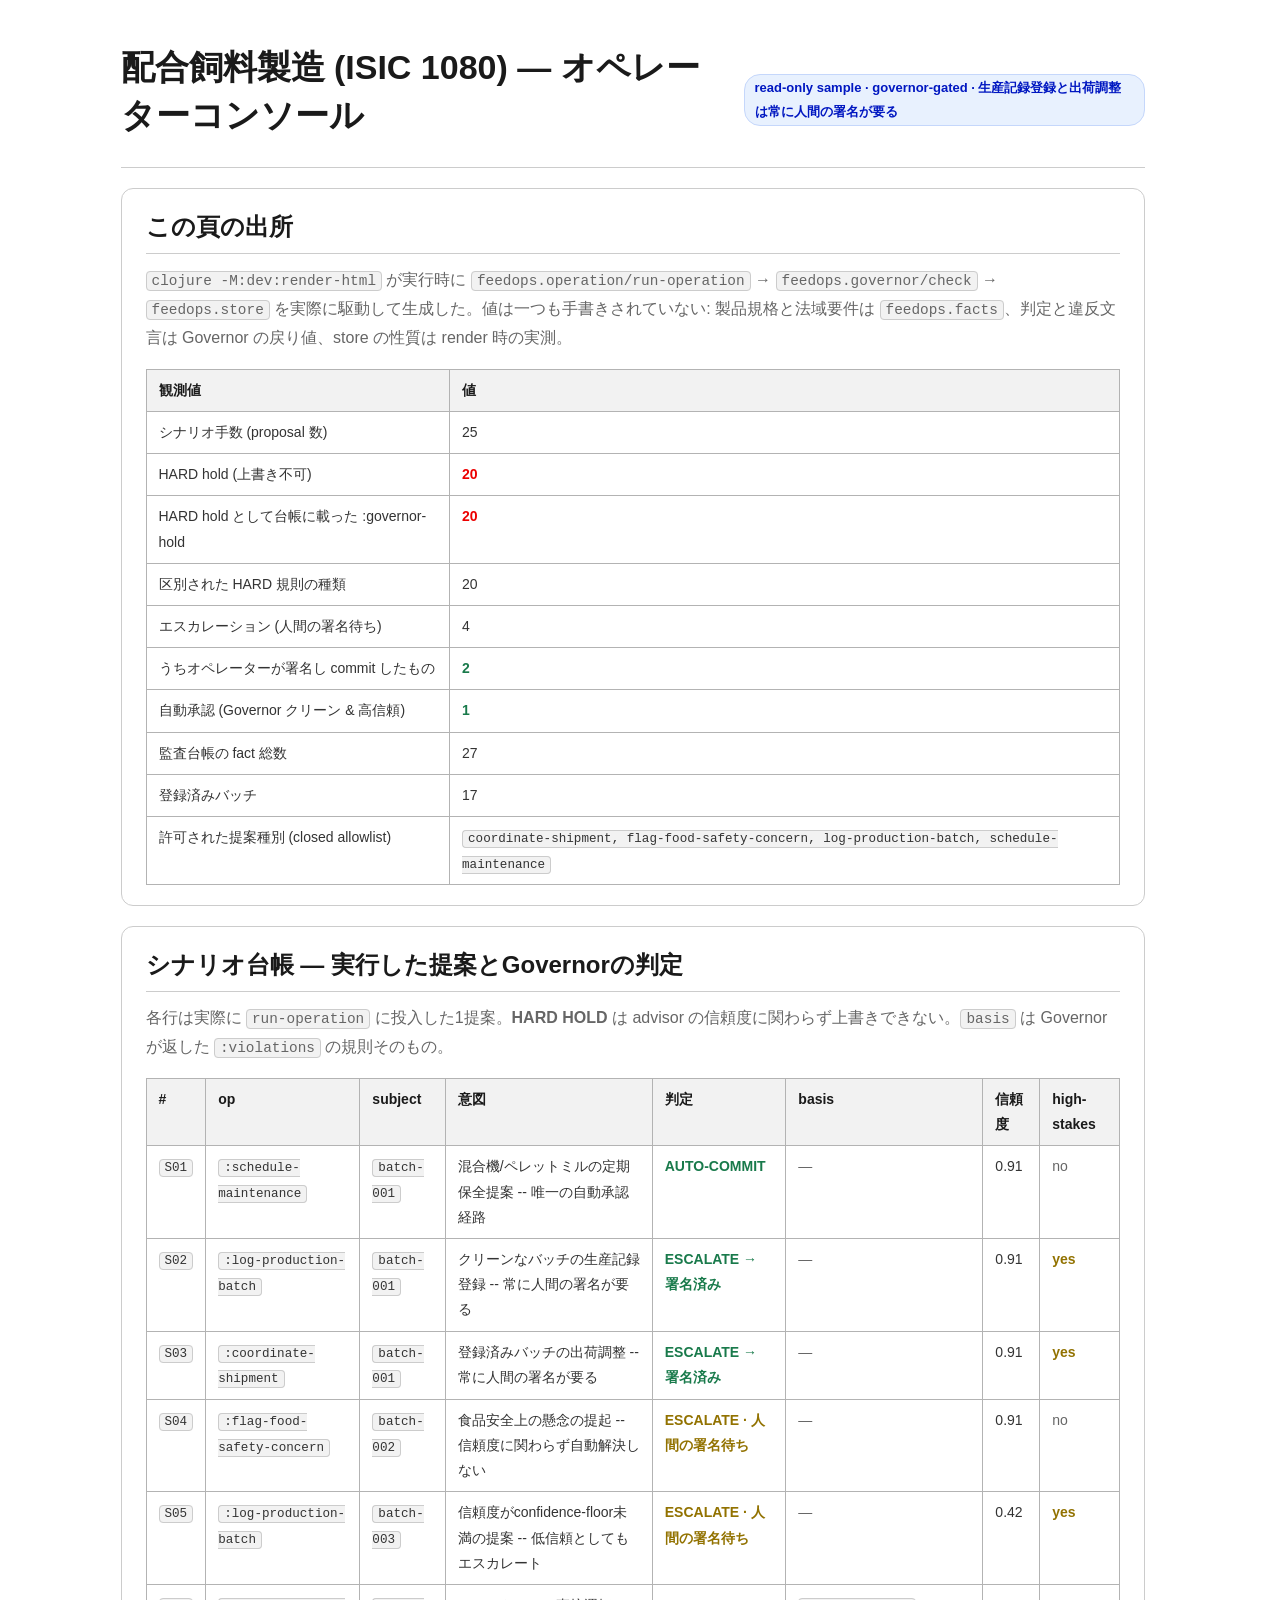
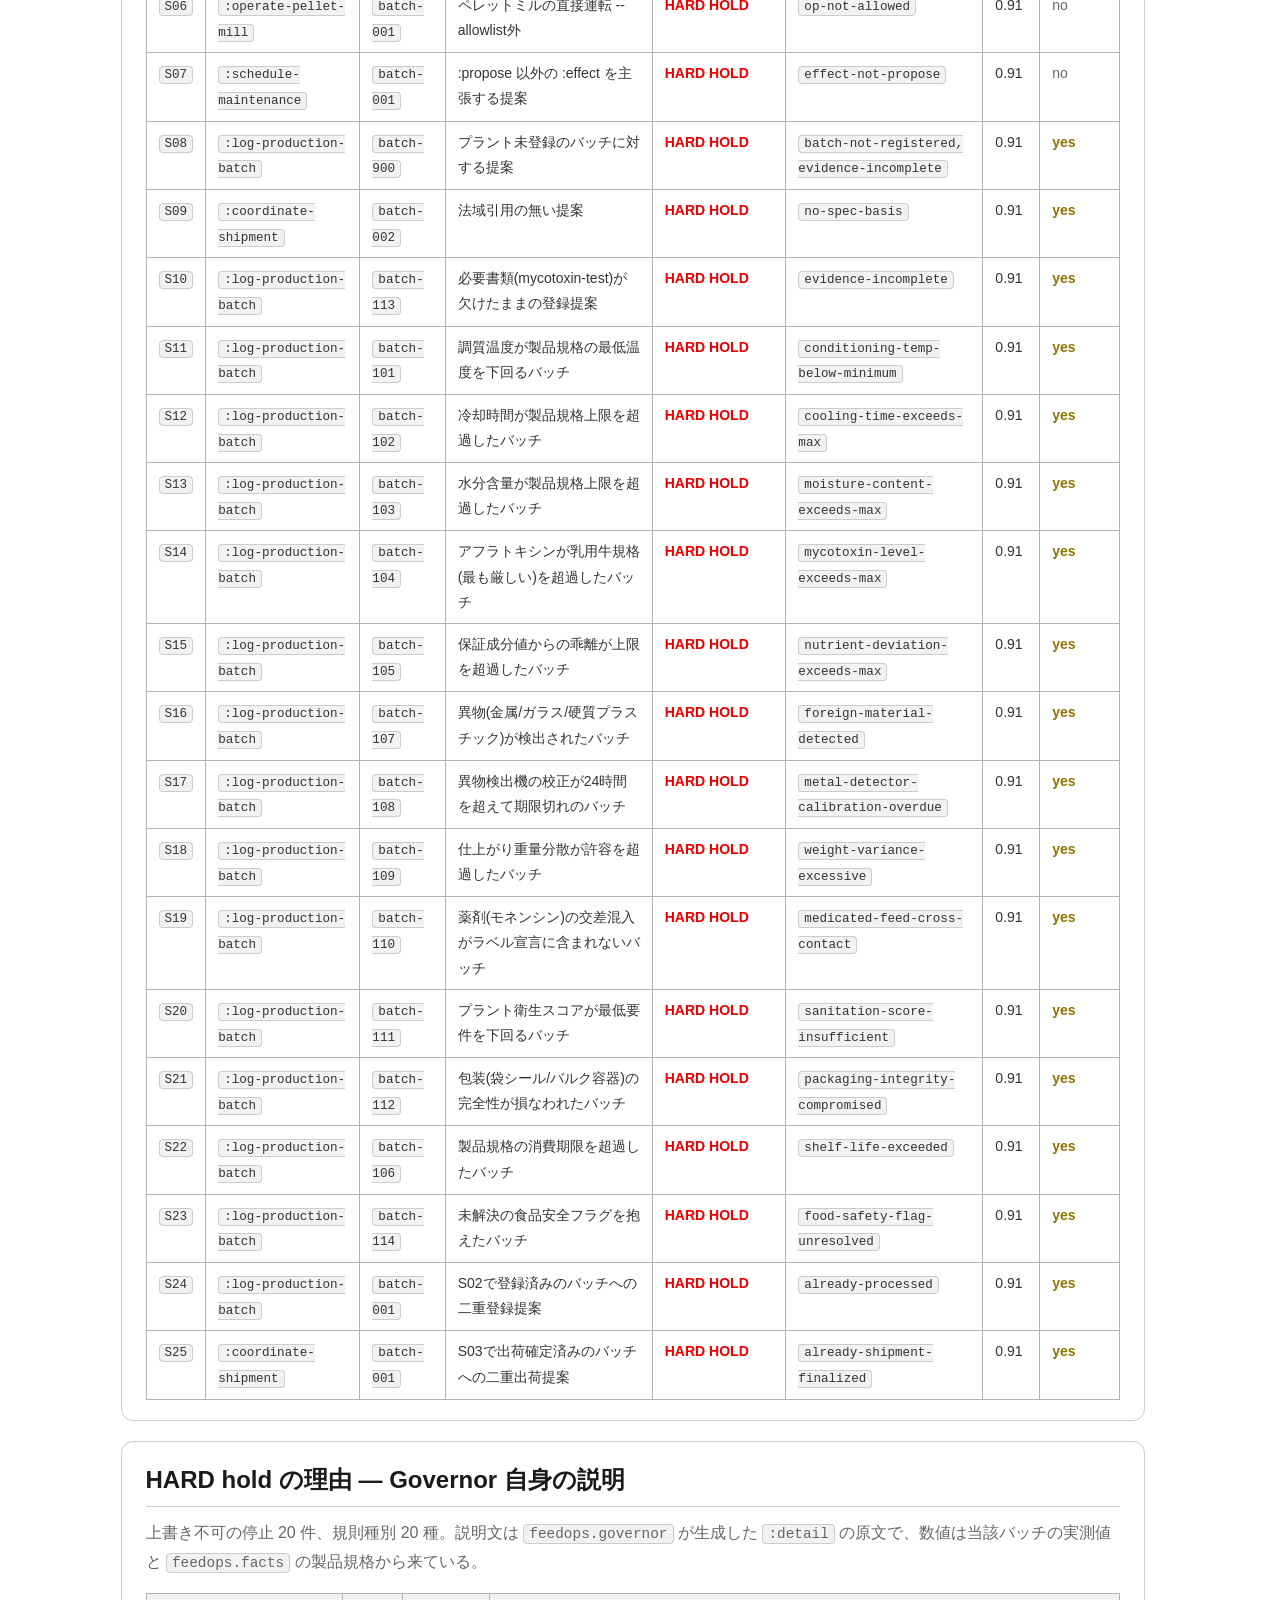
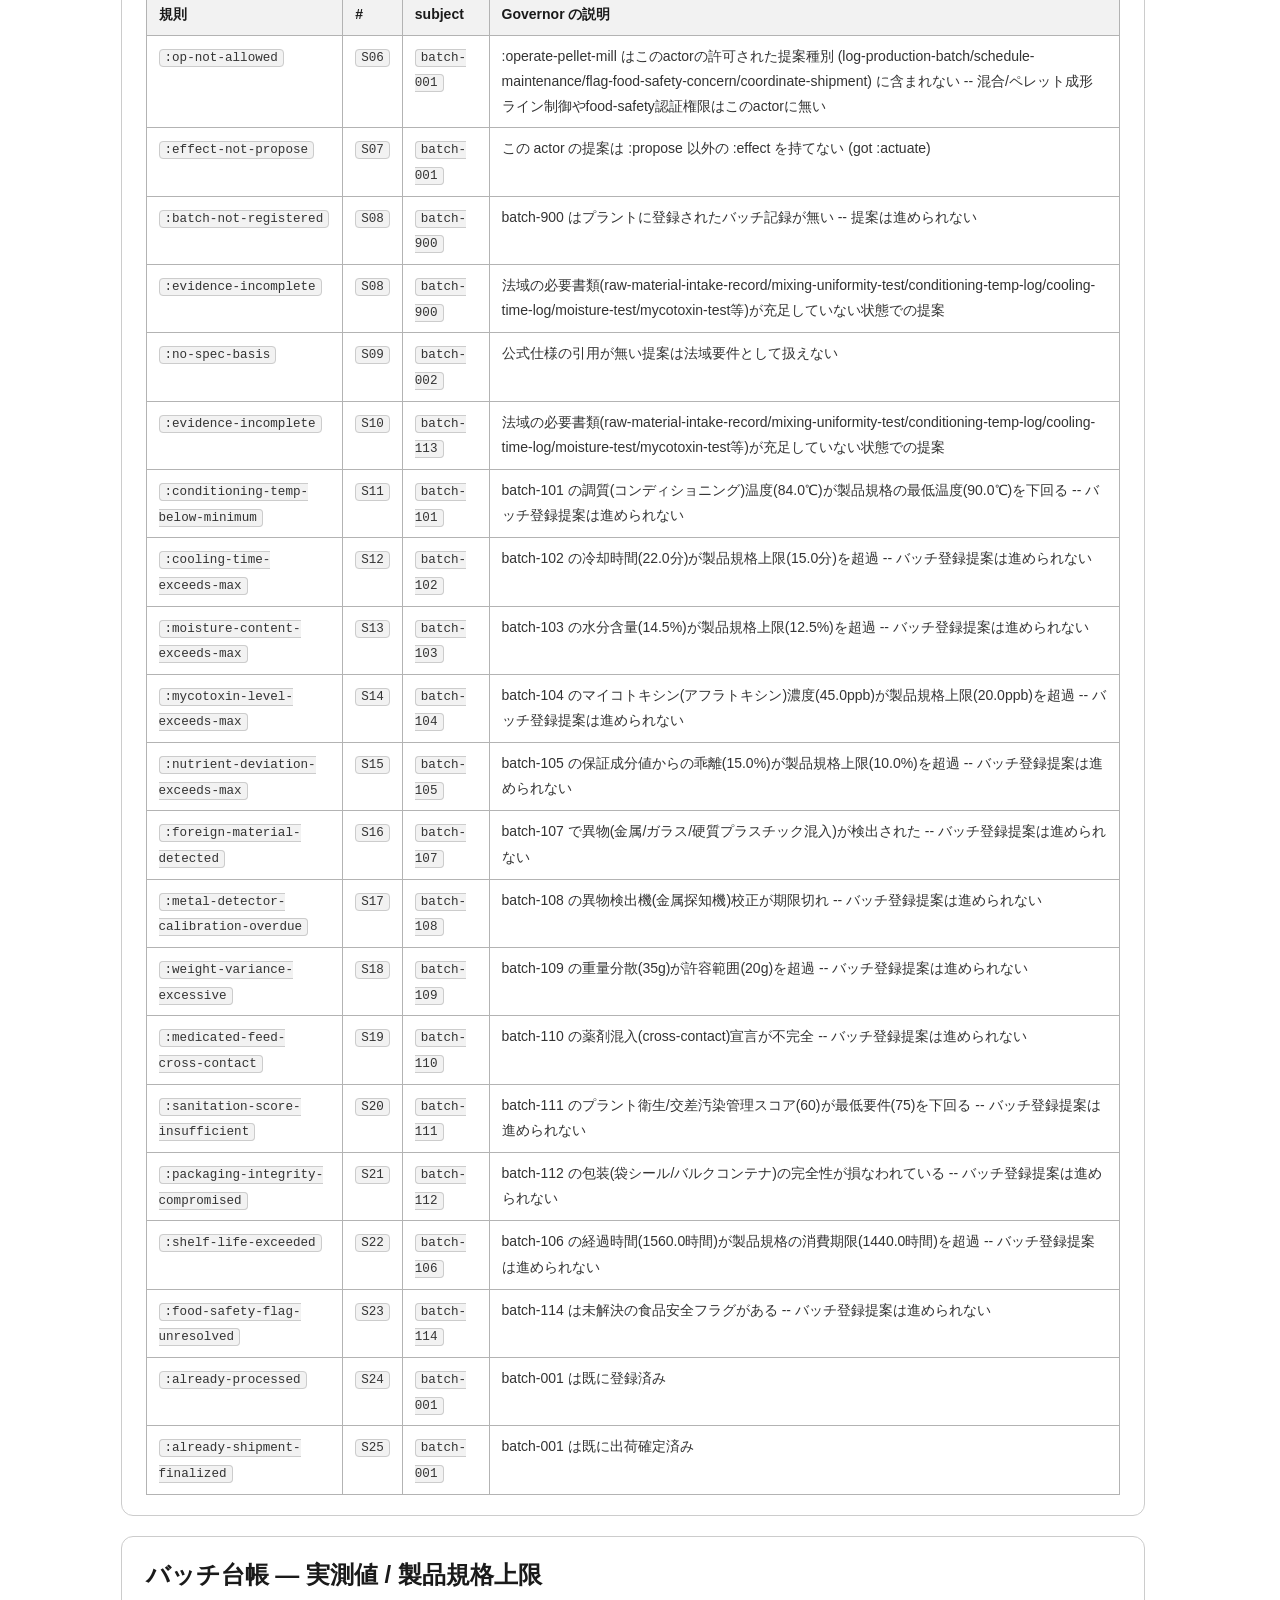
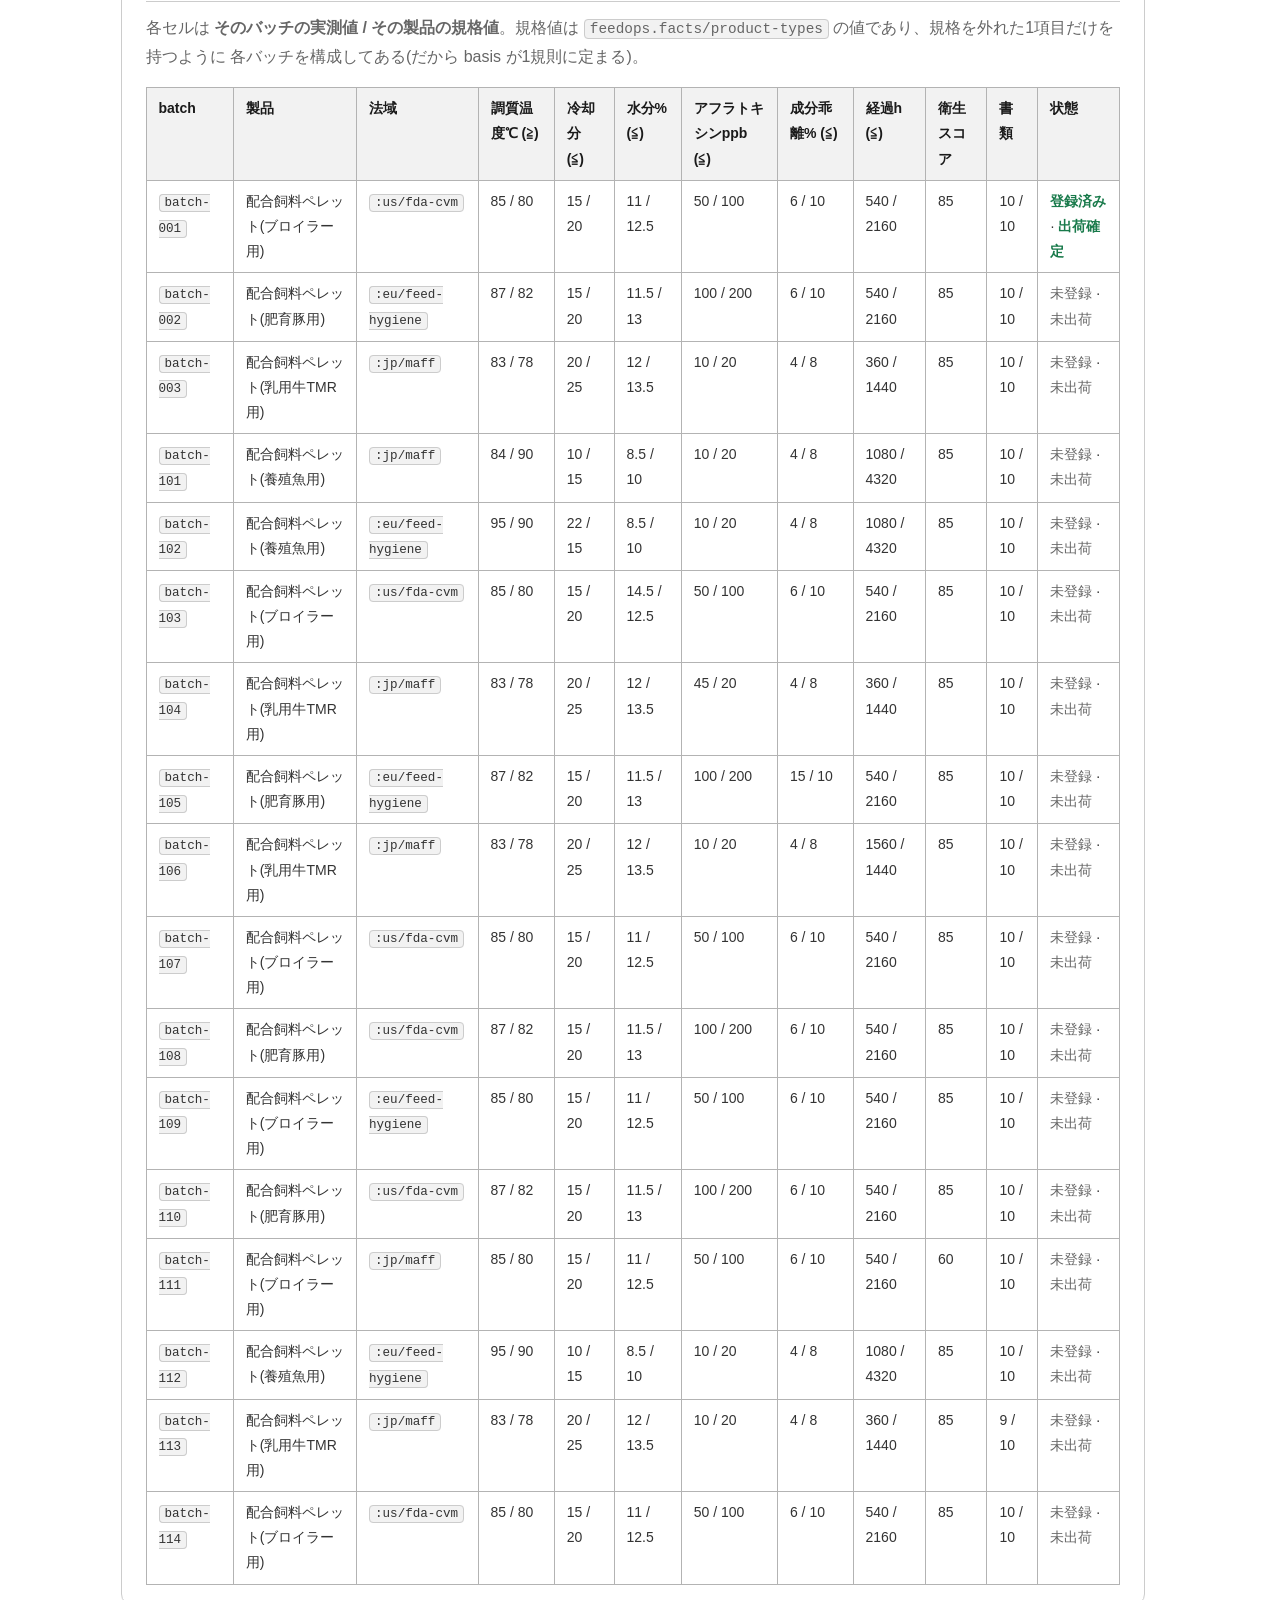
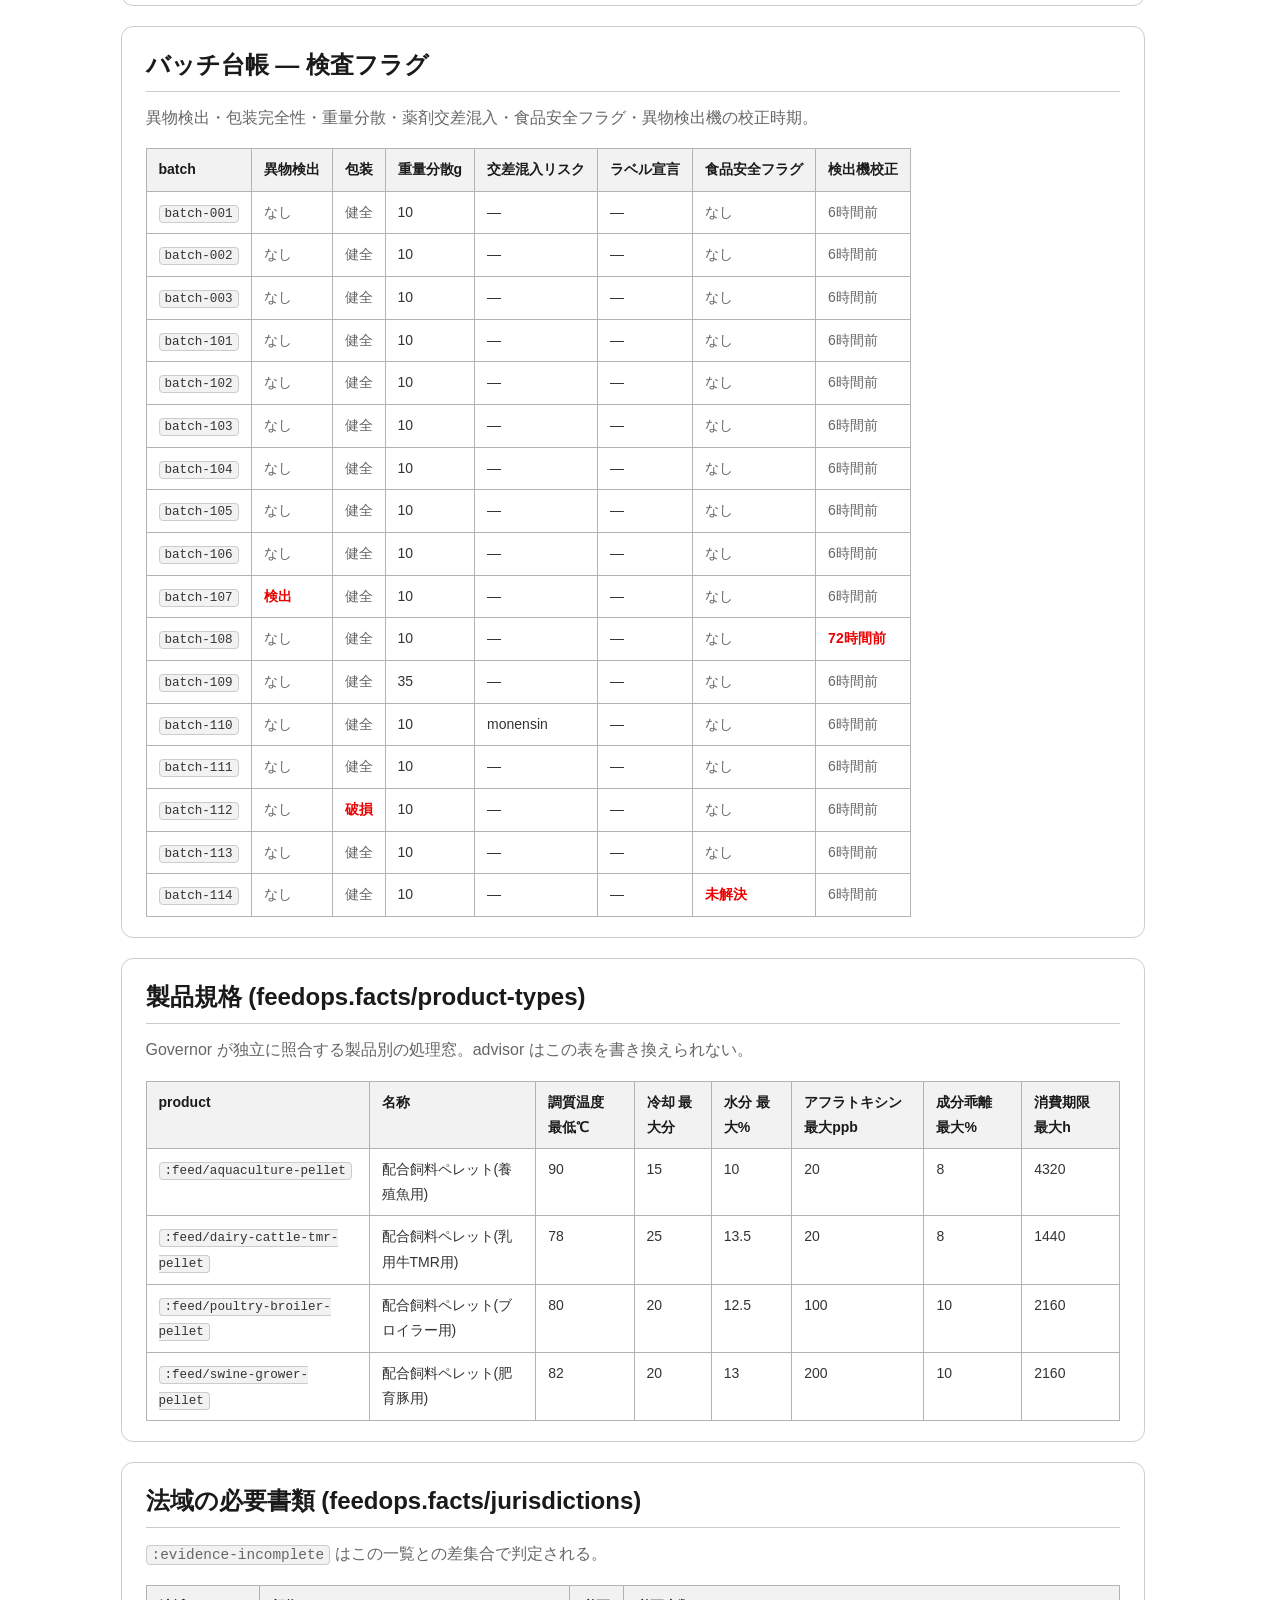
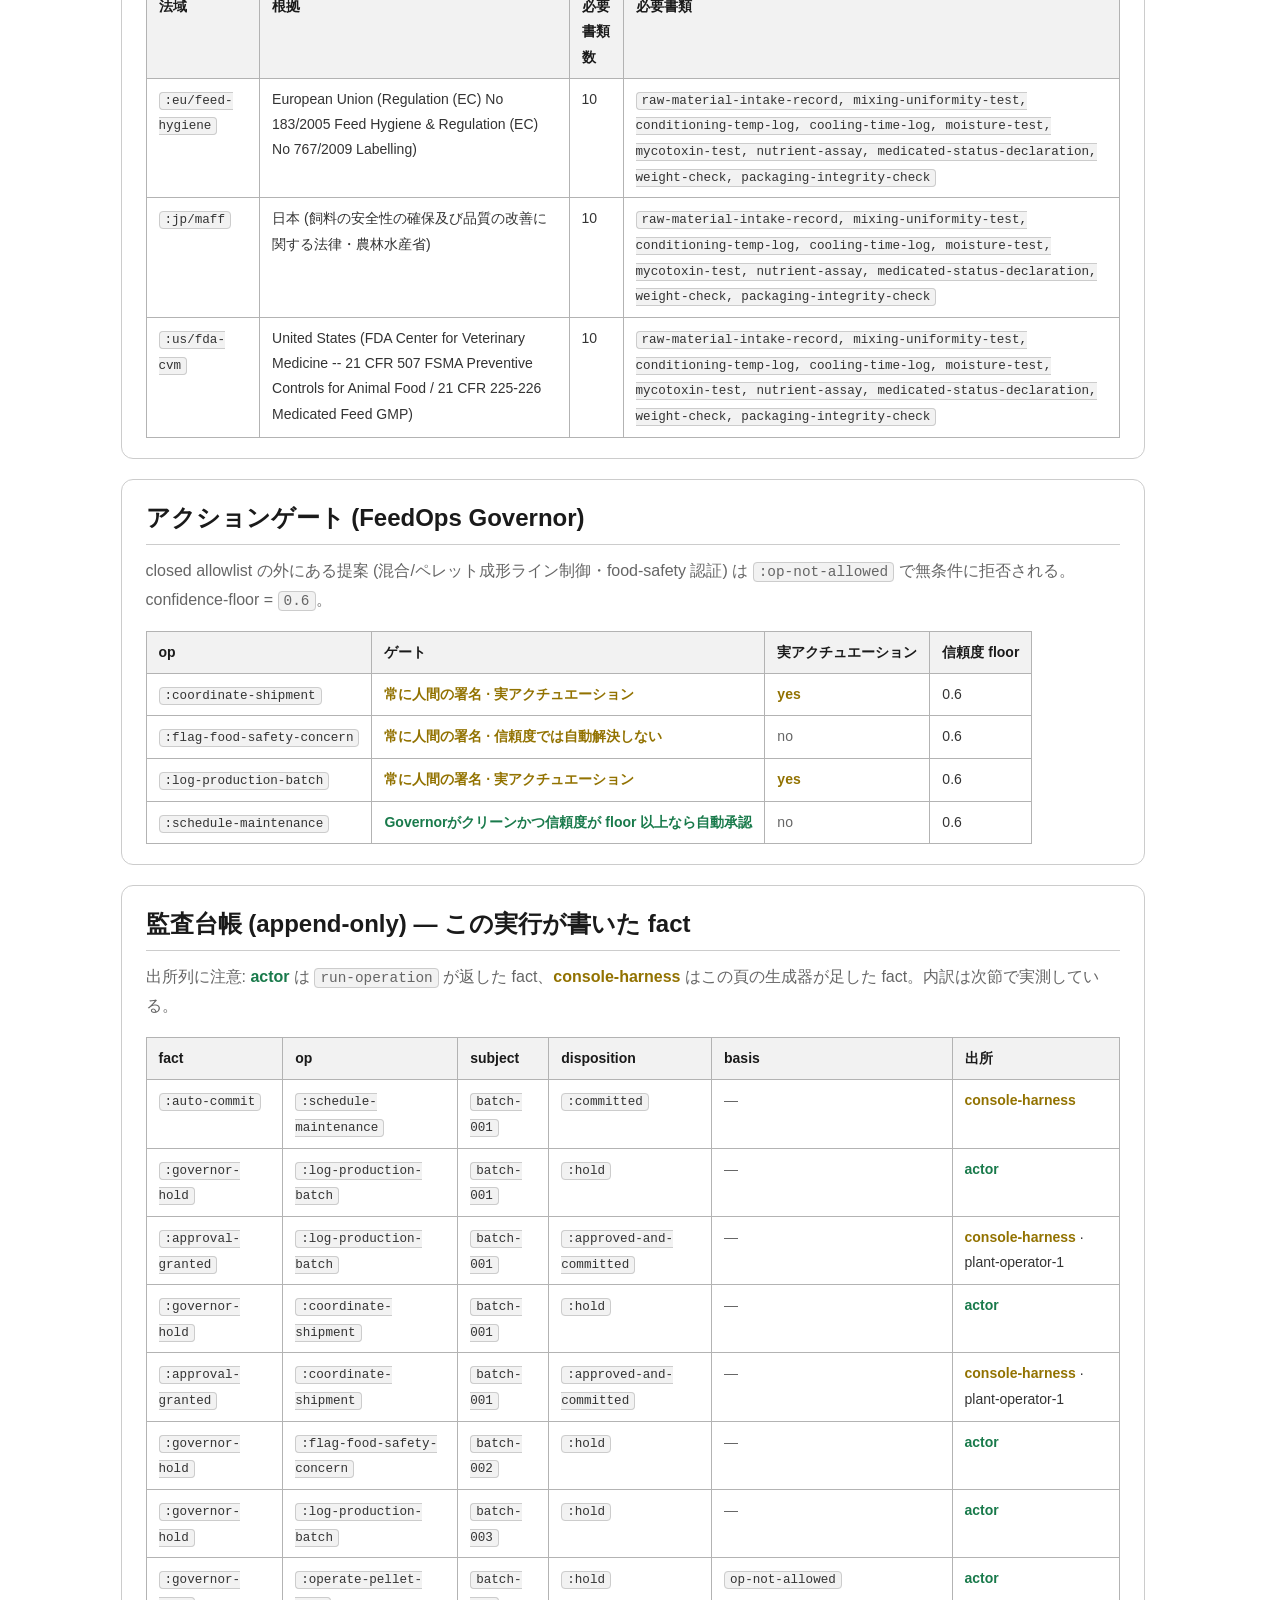
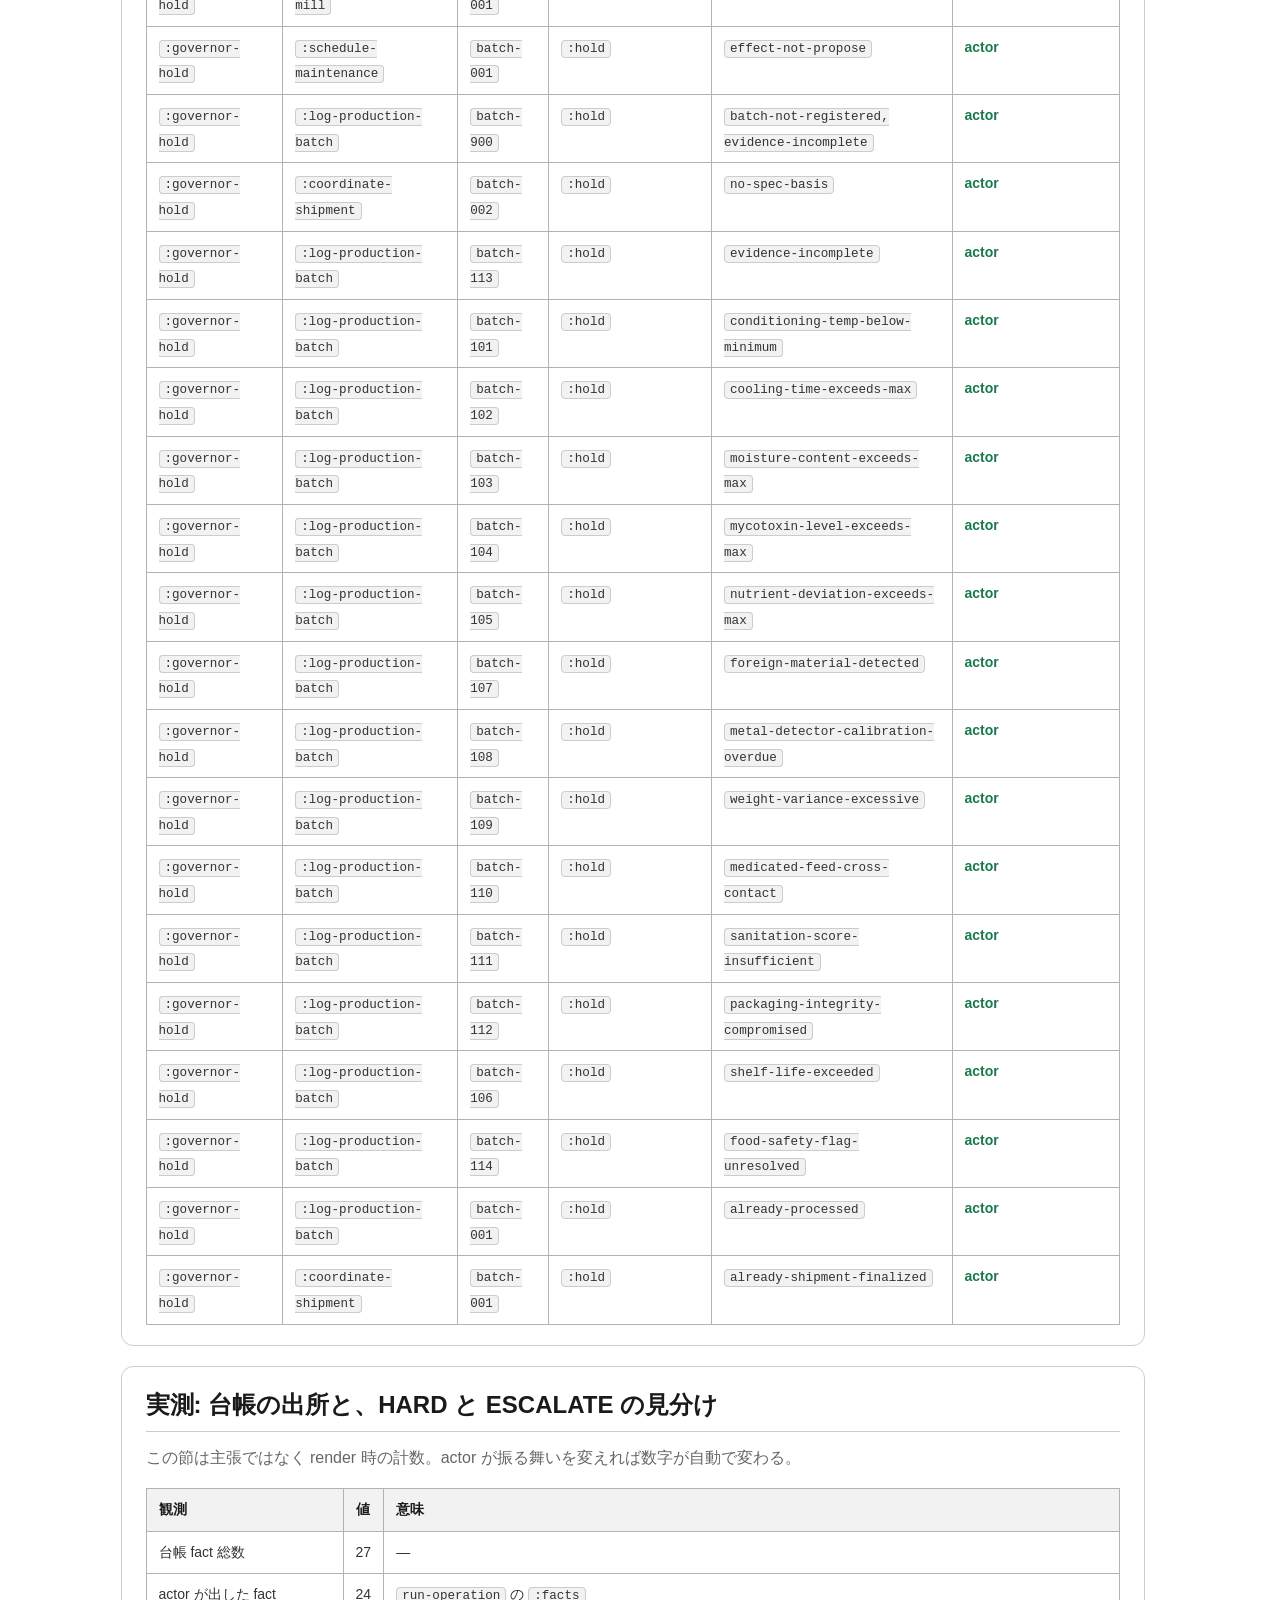
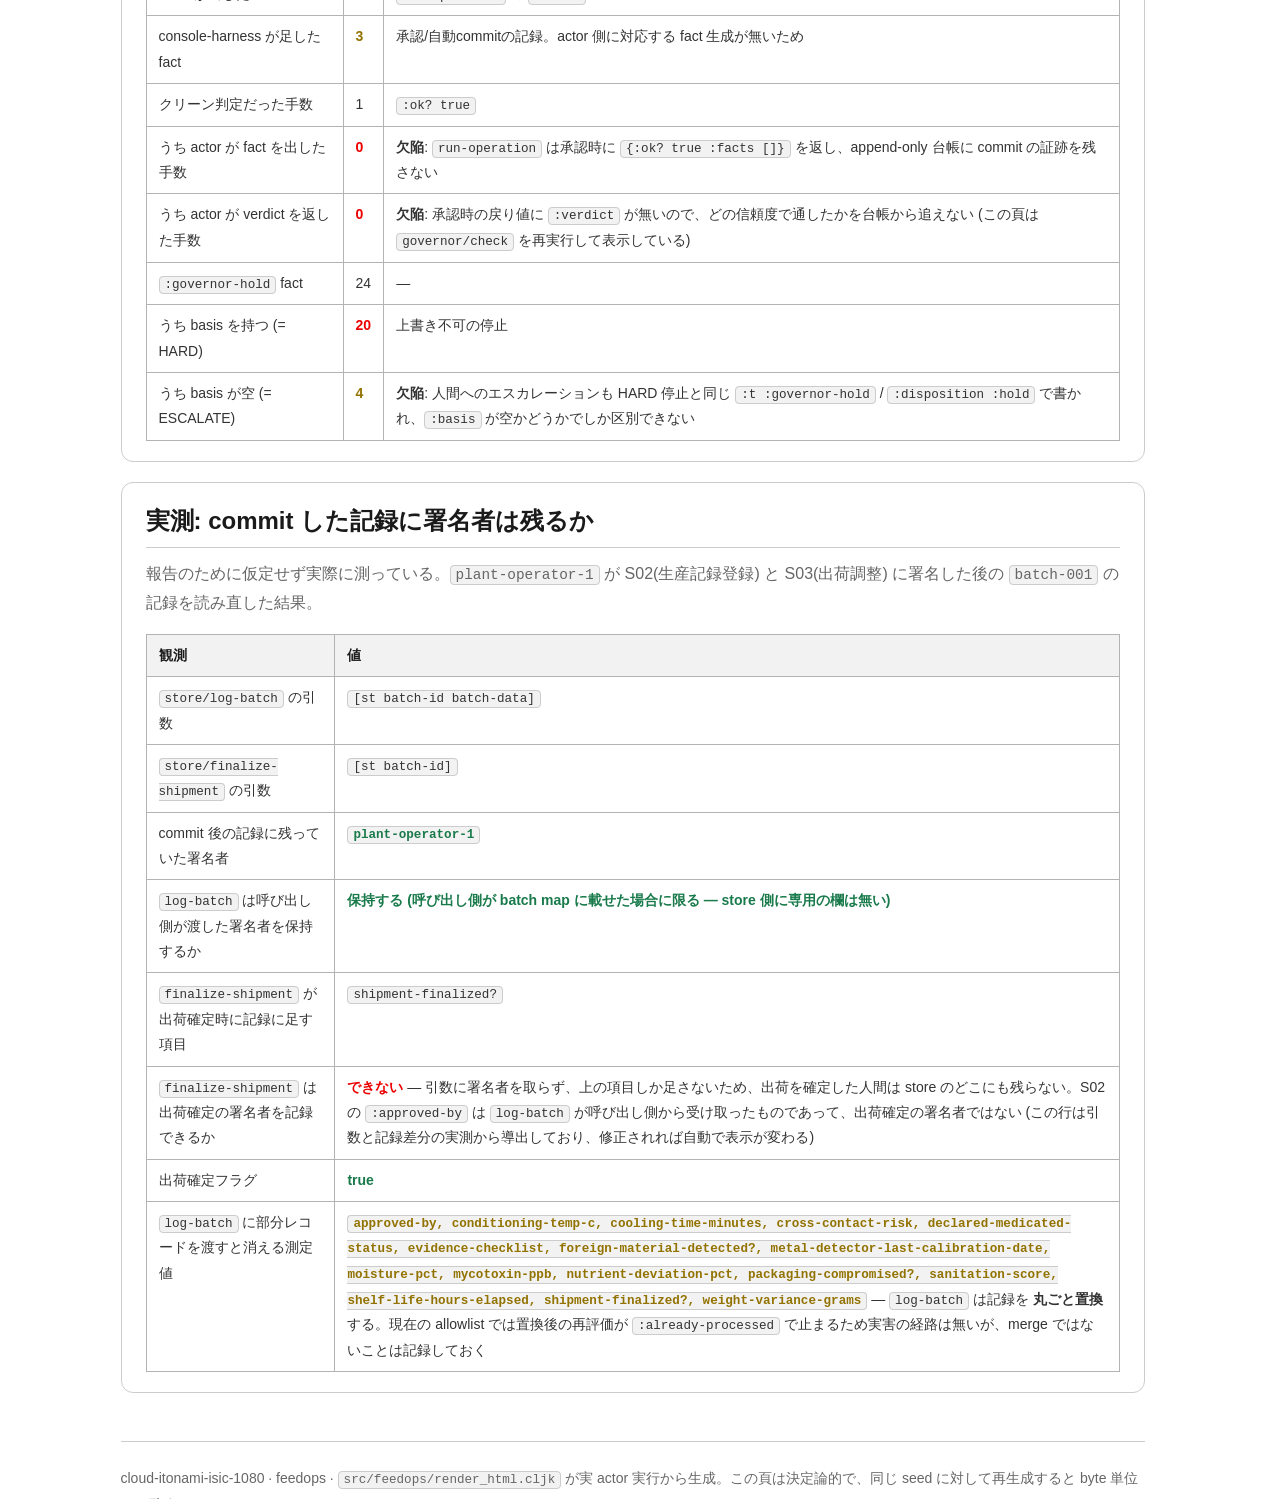
==== commit aa3c62dc: "cljk: rename 15 Clojure source file(s) to .cljk Owner decision 2026-09-11: the Clojure-shaped source" ====
--- a/docs/samples/operator-console.html
+++ b/docs/samples/operator-console.html
@@ -2713,6 +2713,6 @@
   </section>
 </main>
 <footer>
-  <p class="muted">cloud-itonami-isic-1080 &middot; feedops &middot; <code>src/feedops/render_html.clj</code> が実 actor 実行から生成。この頁は決定論的で、同じ seed に対して再生成すると byte 単位で一致する。</p>
+  <p class="muted">cloud-itonami-isic-1080 &middot; feedops &middot; <code>src/feedops/render_html.cljk</code> が実 actor 実行から生成。この頁は決定論的で、同じ seed に対して再生成すると byte 単位で一致する。</p>
 </footer>
 </body></html>
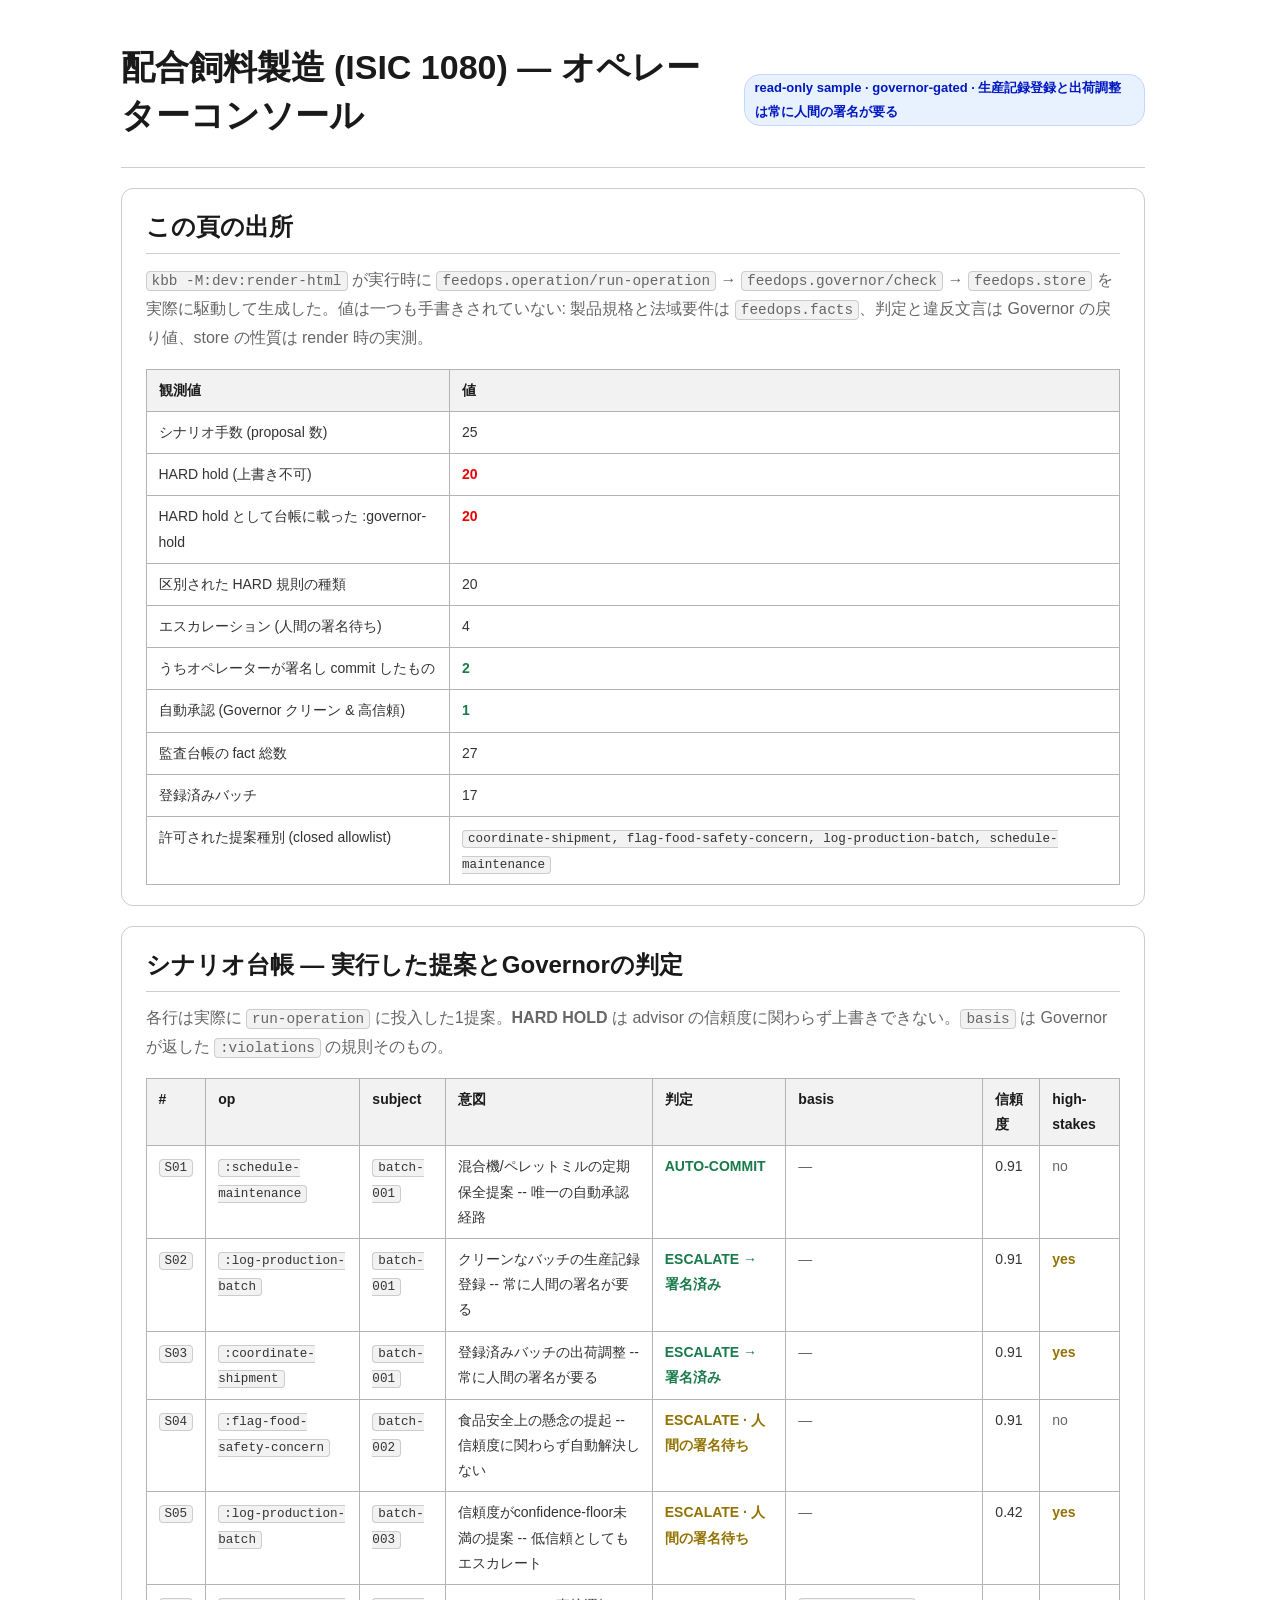
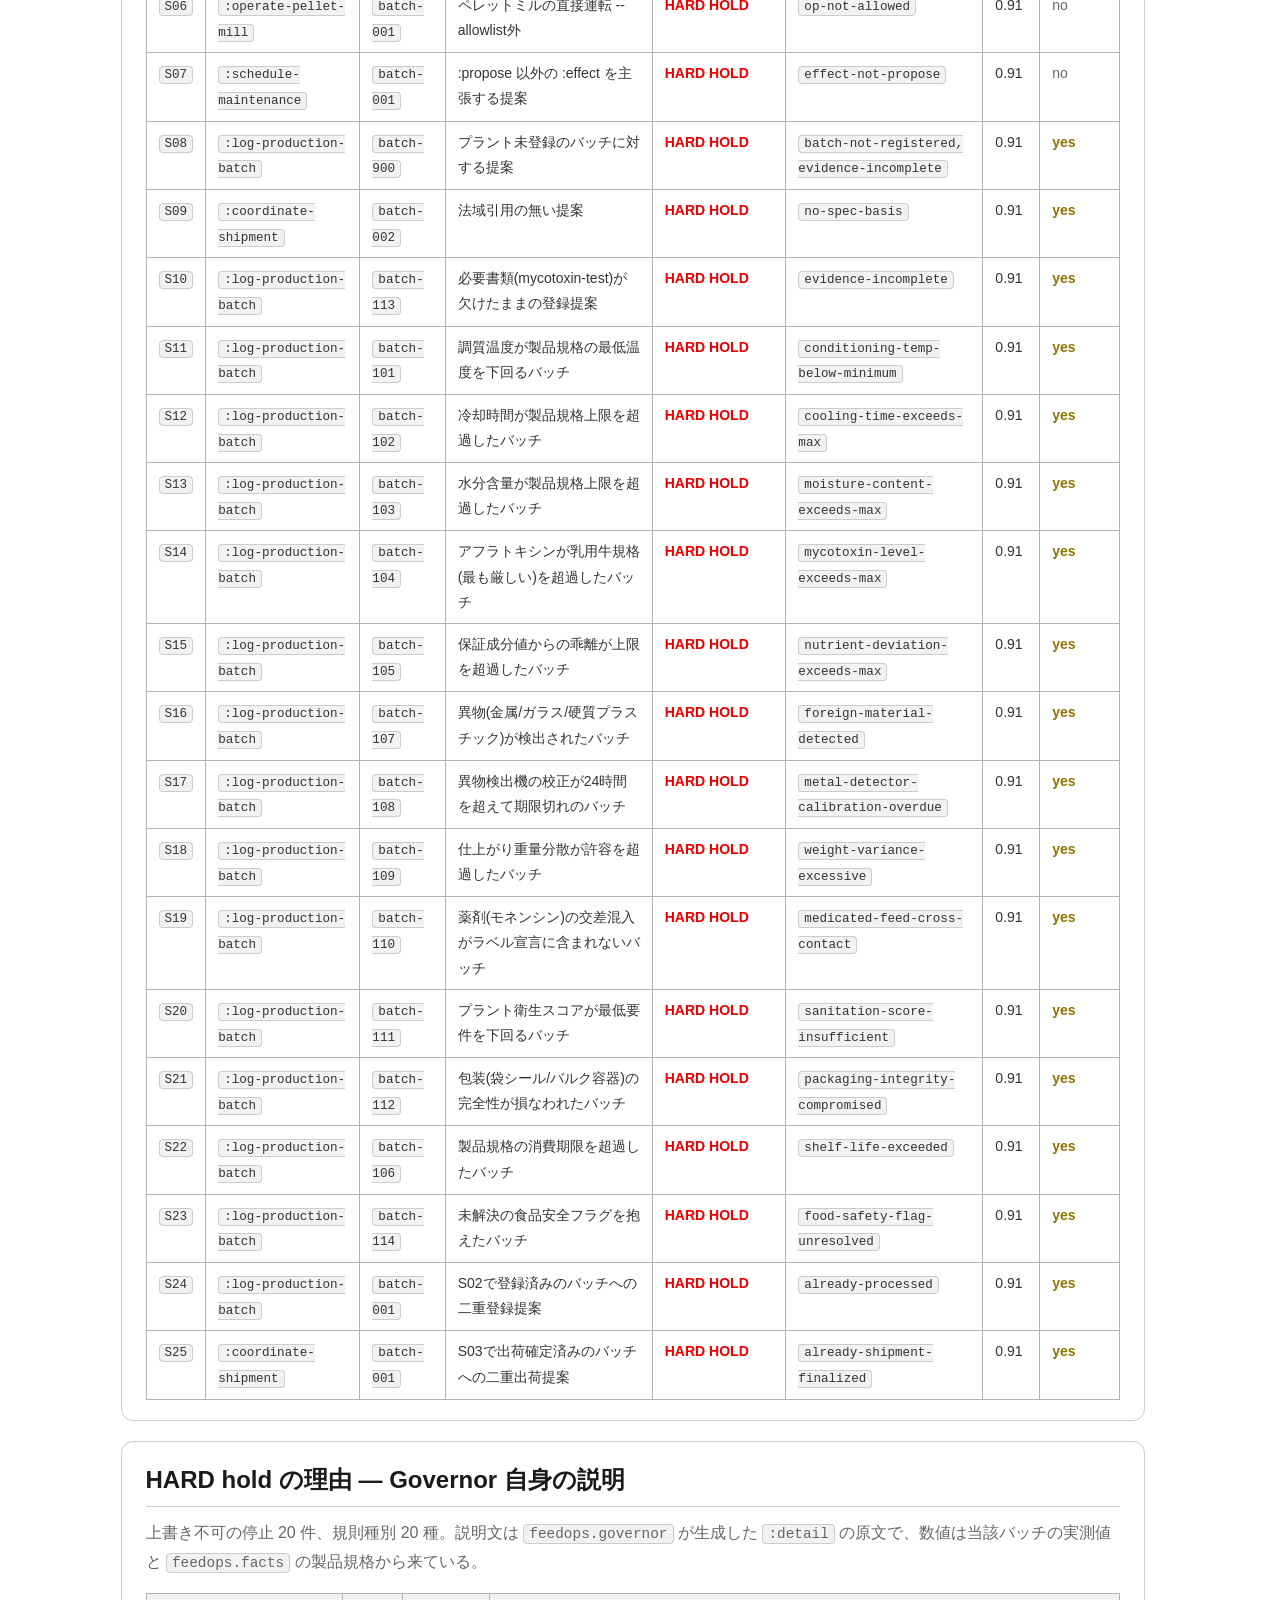
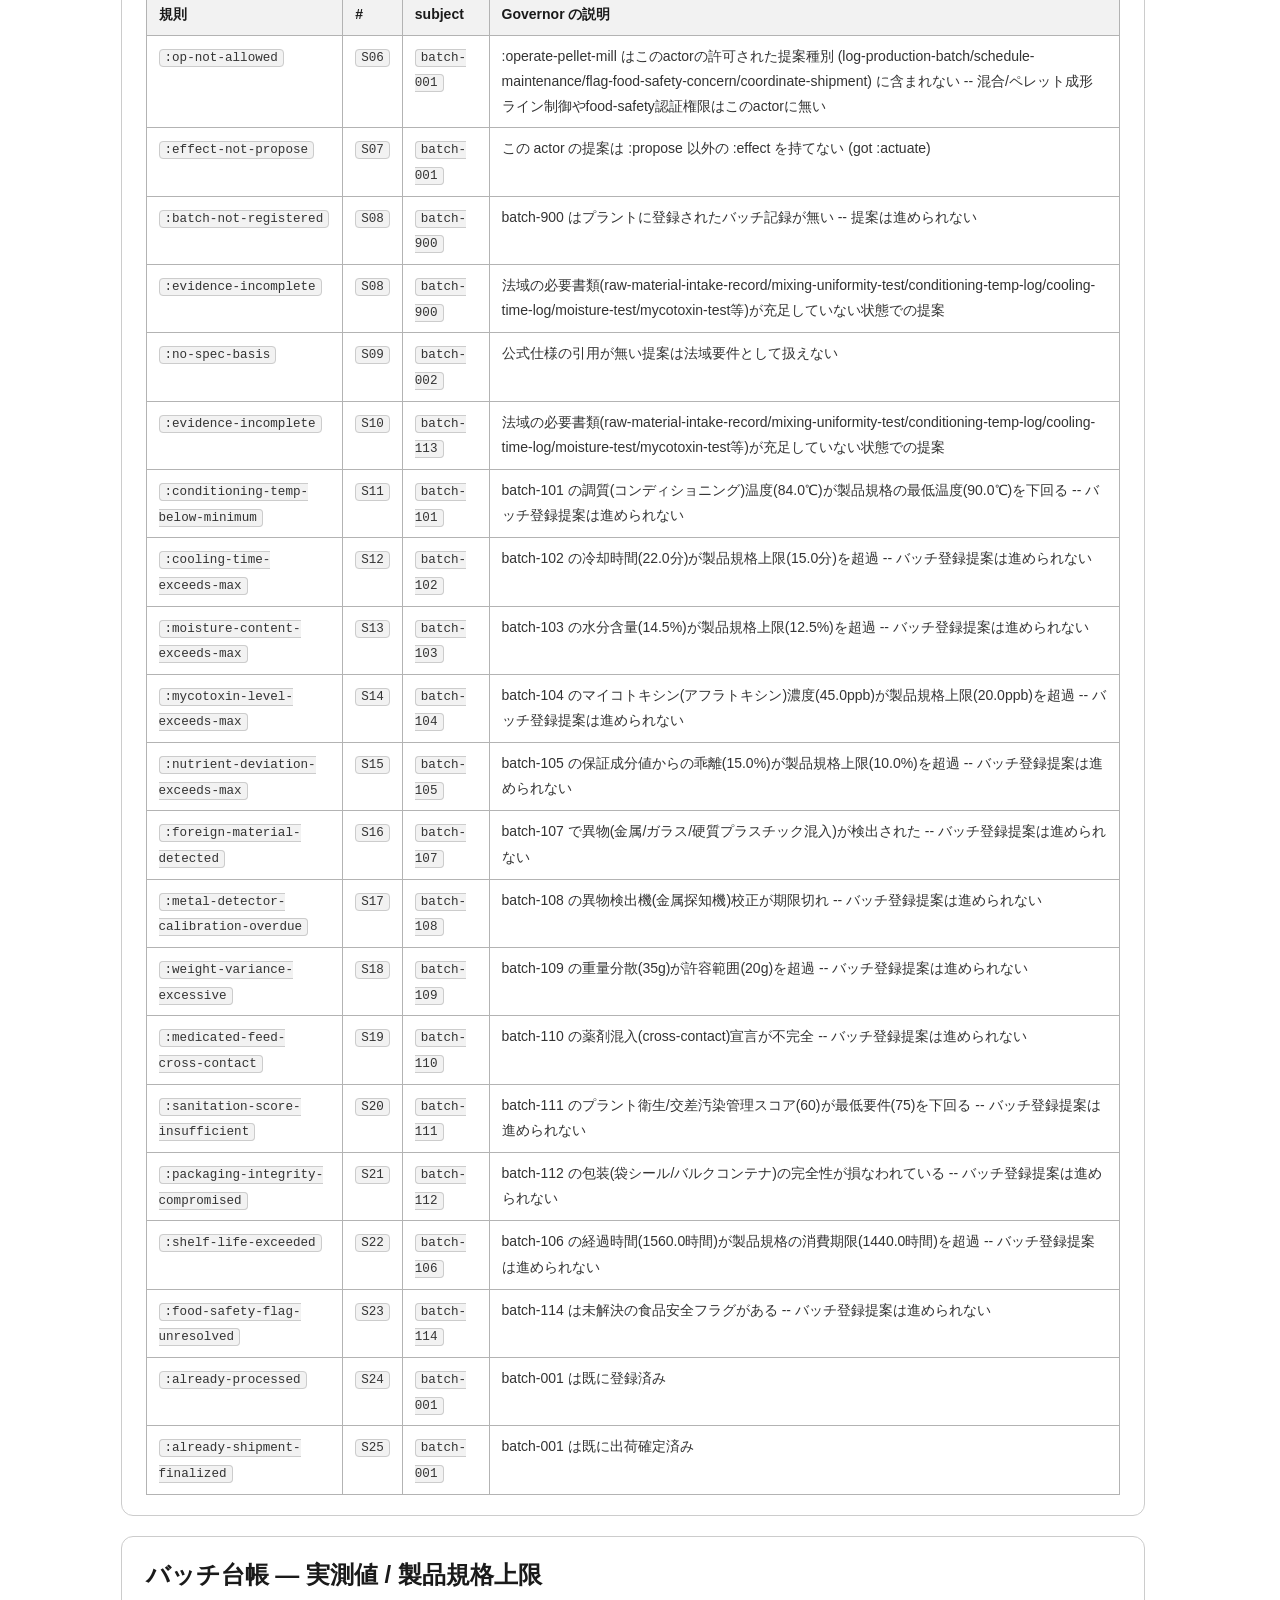
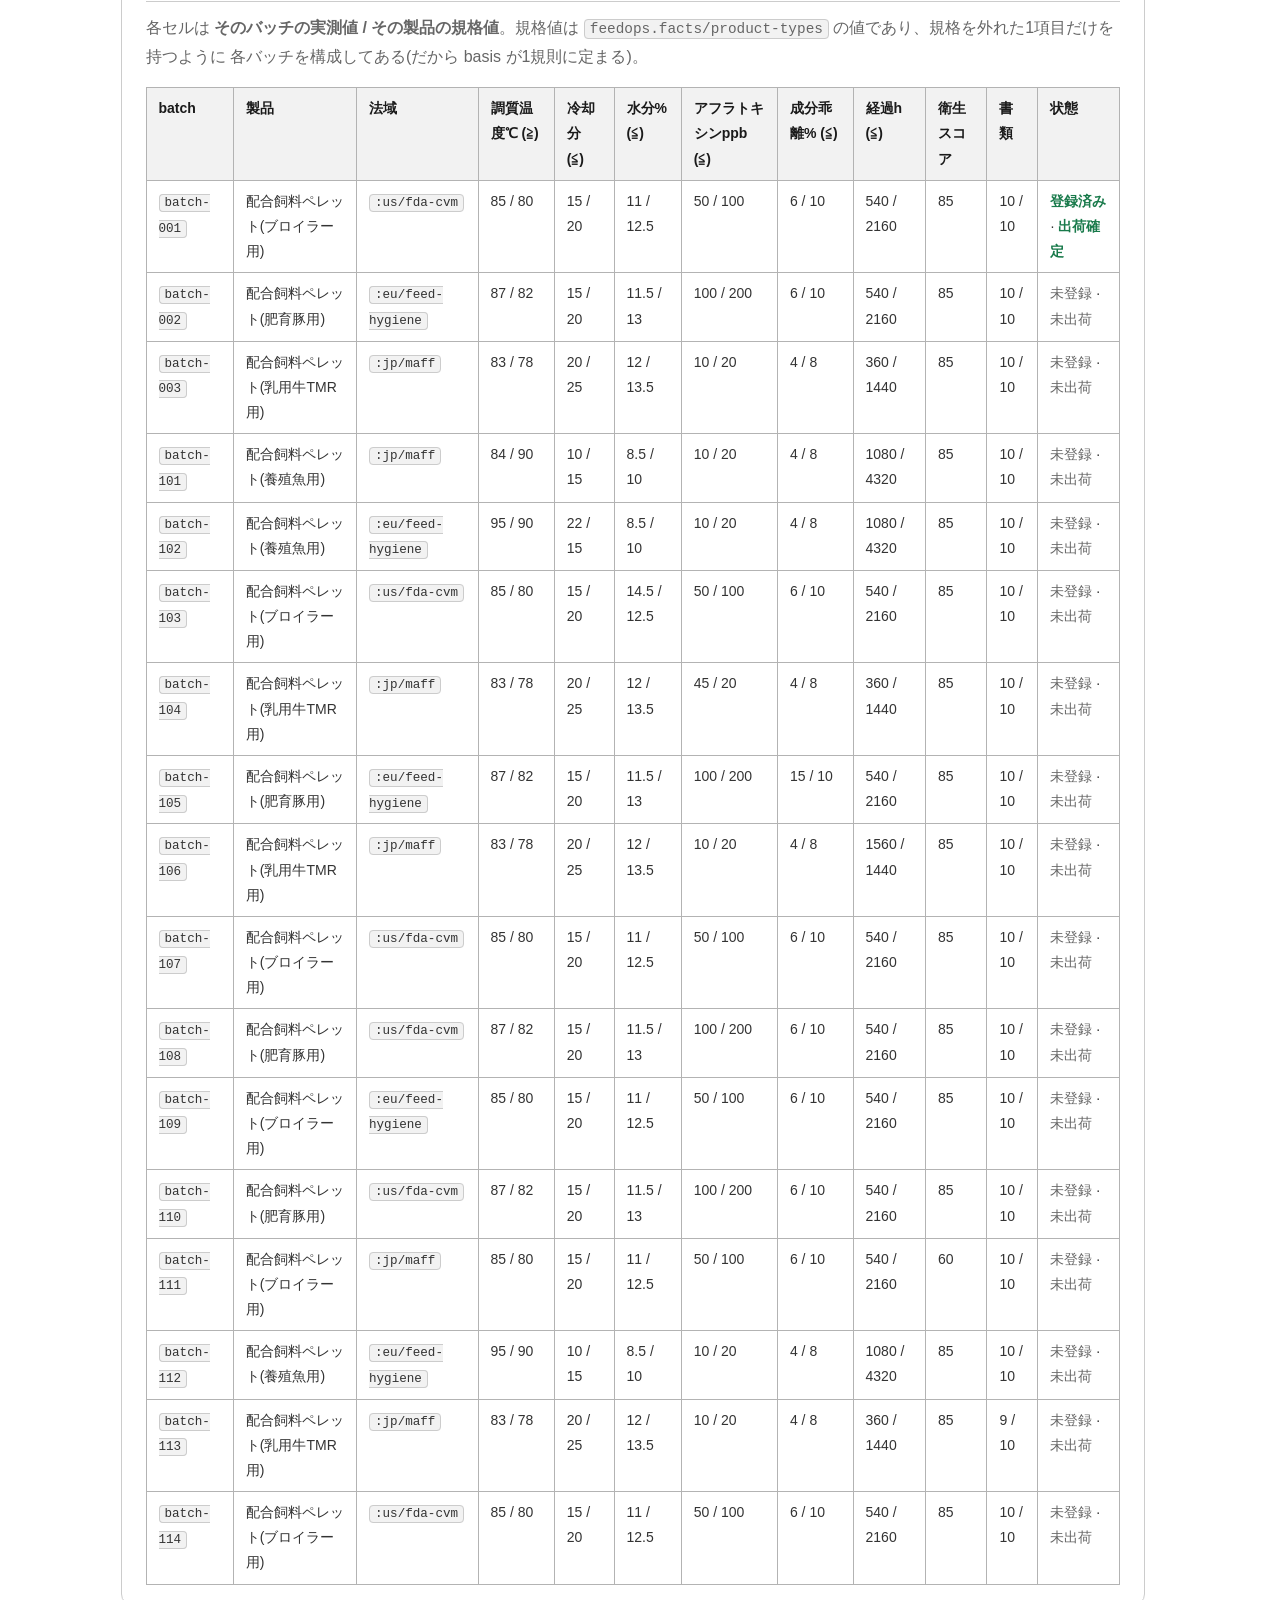
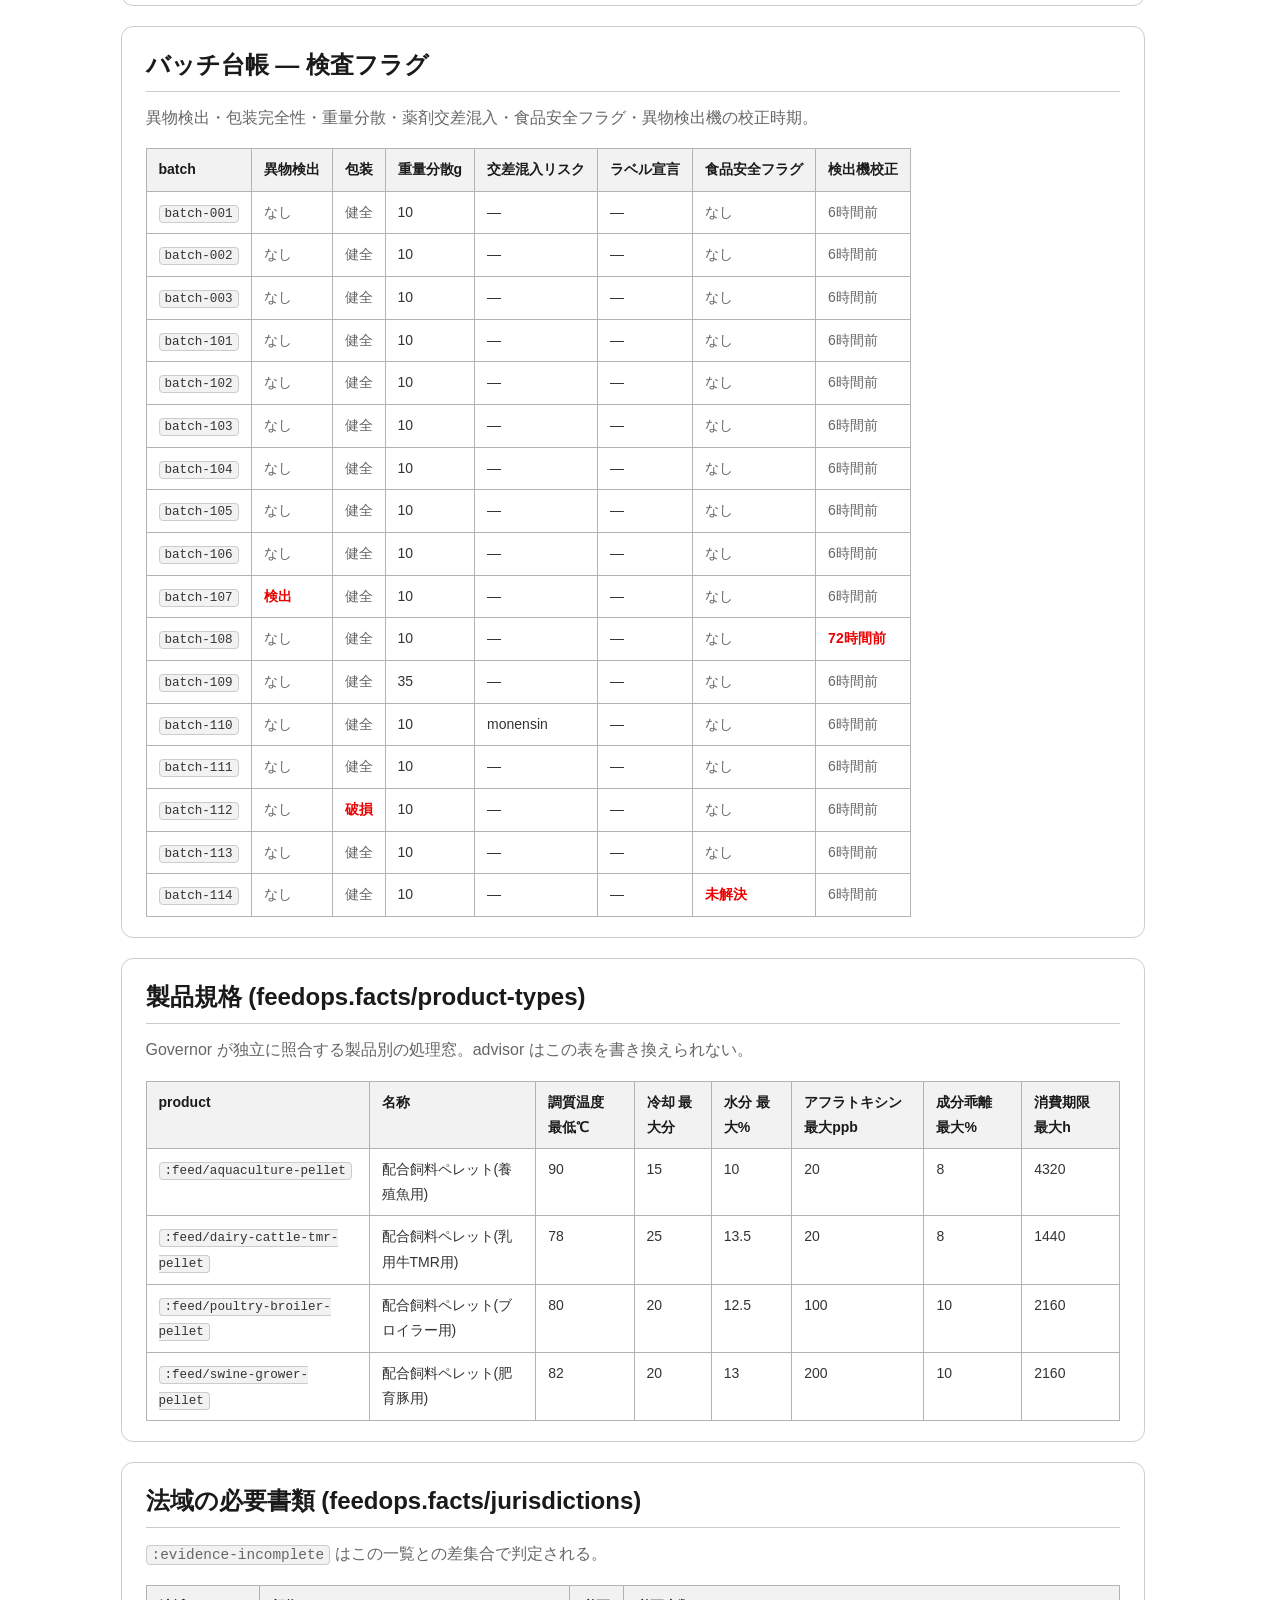
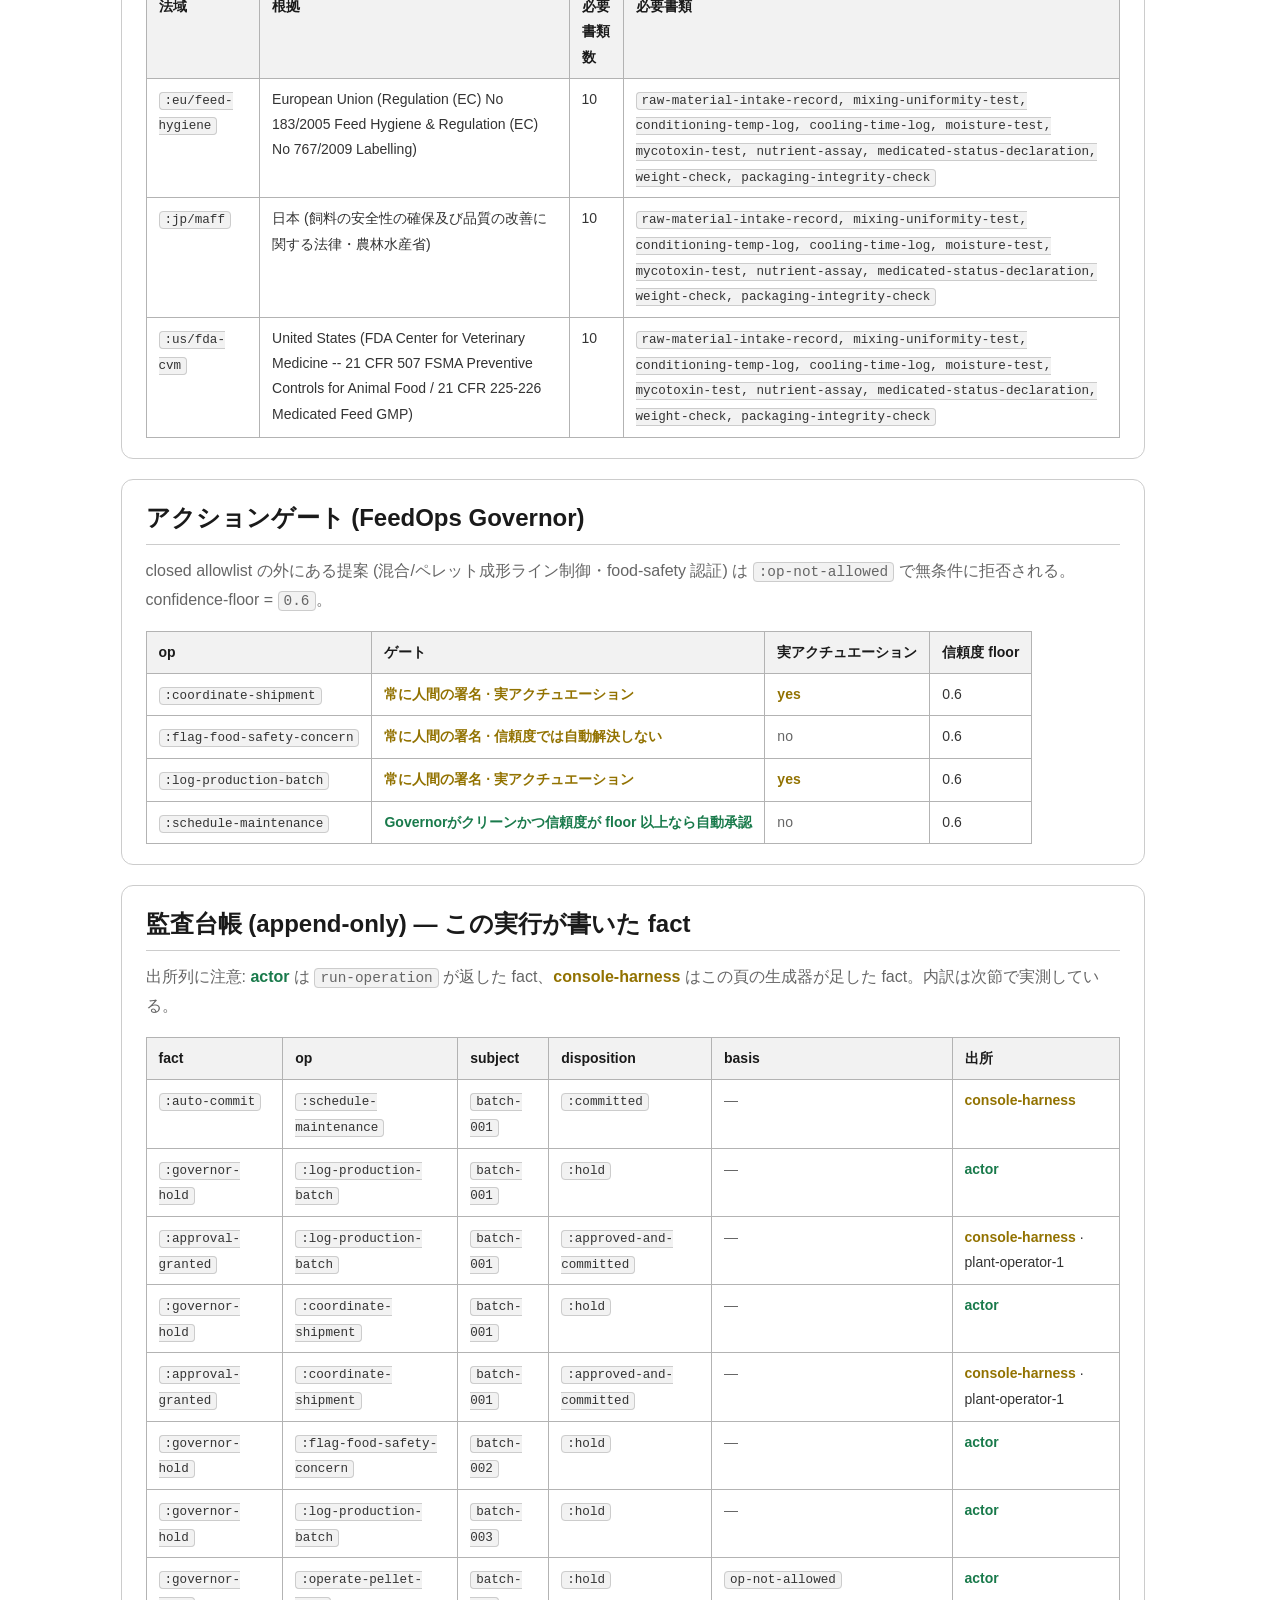
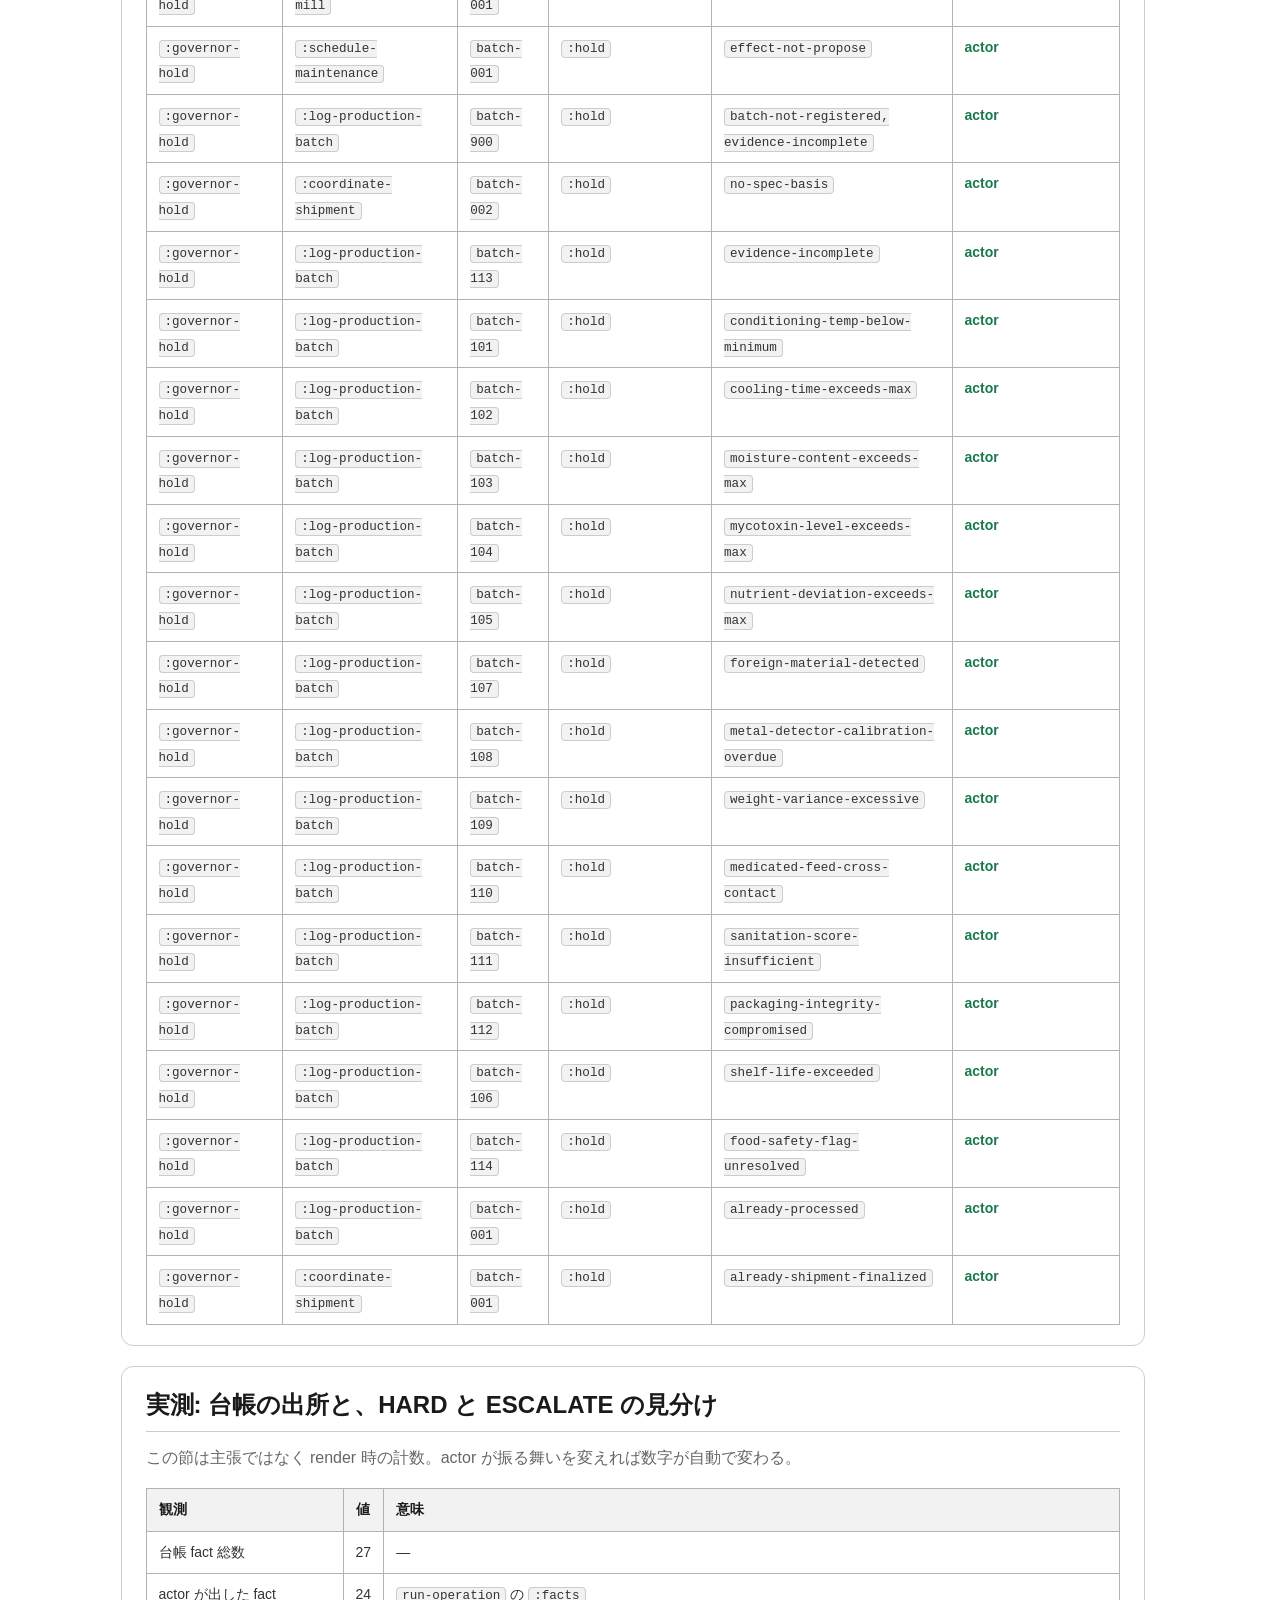
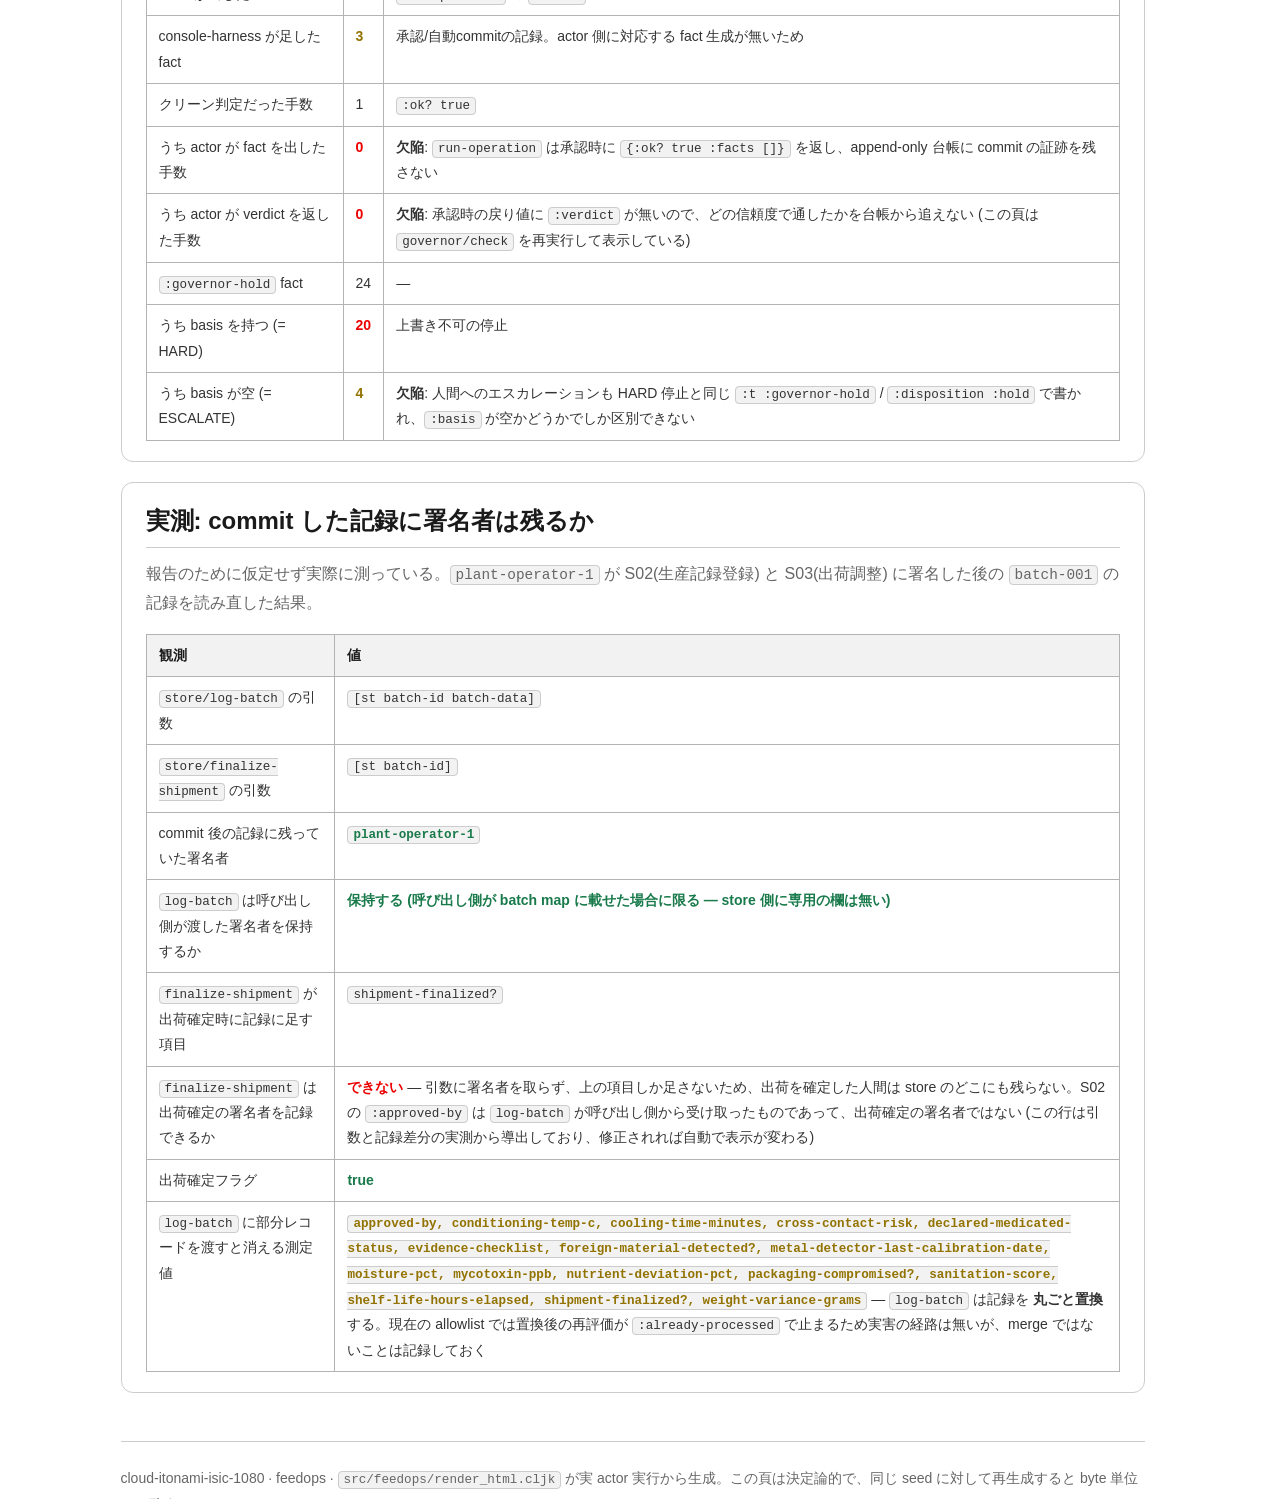
==== commit e36f83ee: "kbb: rewrite 14 Clojure-CLI/bb/nbb/shadow-cljs invocation(s) in 8 file(s) to kbb/amu Owner decision " ====
--- a/docs/samples/operator-console.html
+++ b/docs/samples/operator-console.html
@@ -2469,7 +2469,7 @@
 <main>
   <section class="card">
     <h2>この頁の出所</h2>
-    <p class="muted"><code>clojure -M:dev:render-html</code> が実行時に <code>feedops.operation/run-operation</code> &rarr; <code>feedops.governor/check</code> &rarr; <code>feedops.store</code> を実際に駆動して生成した。値は一つも手書きされていない: 製品規格と法域要件は <code>feedops.facts</code>、判定と違反文言は Governor の戻り値、store の性質は render 時の実測。</p>
+    <p class="muted"><code>kbb -M:dev:render-html</code> が実行時に <code>feedops.operation/run-operation</code> &rarr; <code>feedops.governor/check</code> &rarr; <code>feedops.store</code> を実際に駆動して生成した。値は一つも手書きされていない: 製品規格と法域要件は <code>feedops.facts</code>、判定と違反文言は Governor の戻り値、store の性質は render 時の実測。</p>
     <table>
       <thead><tr><th>観測値</th><th>値</th></tr></thead>
       <tbody>
